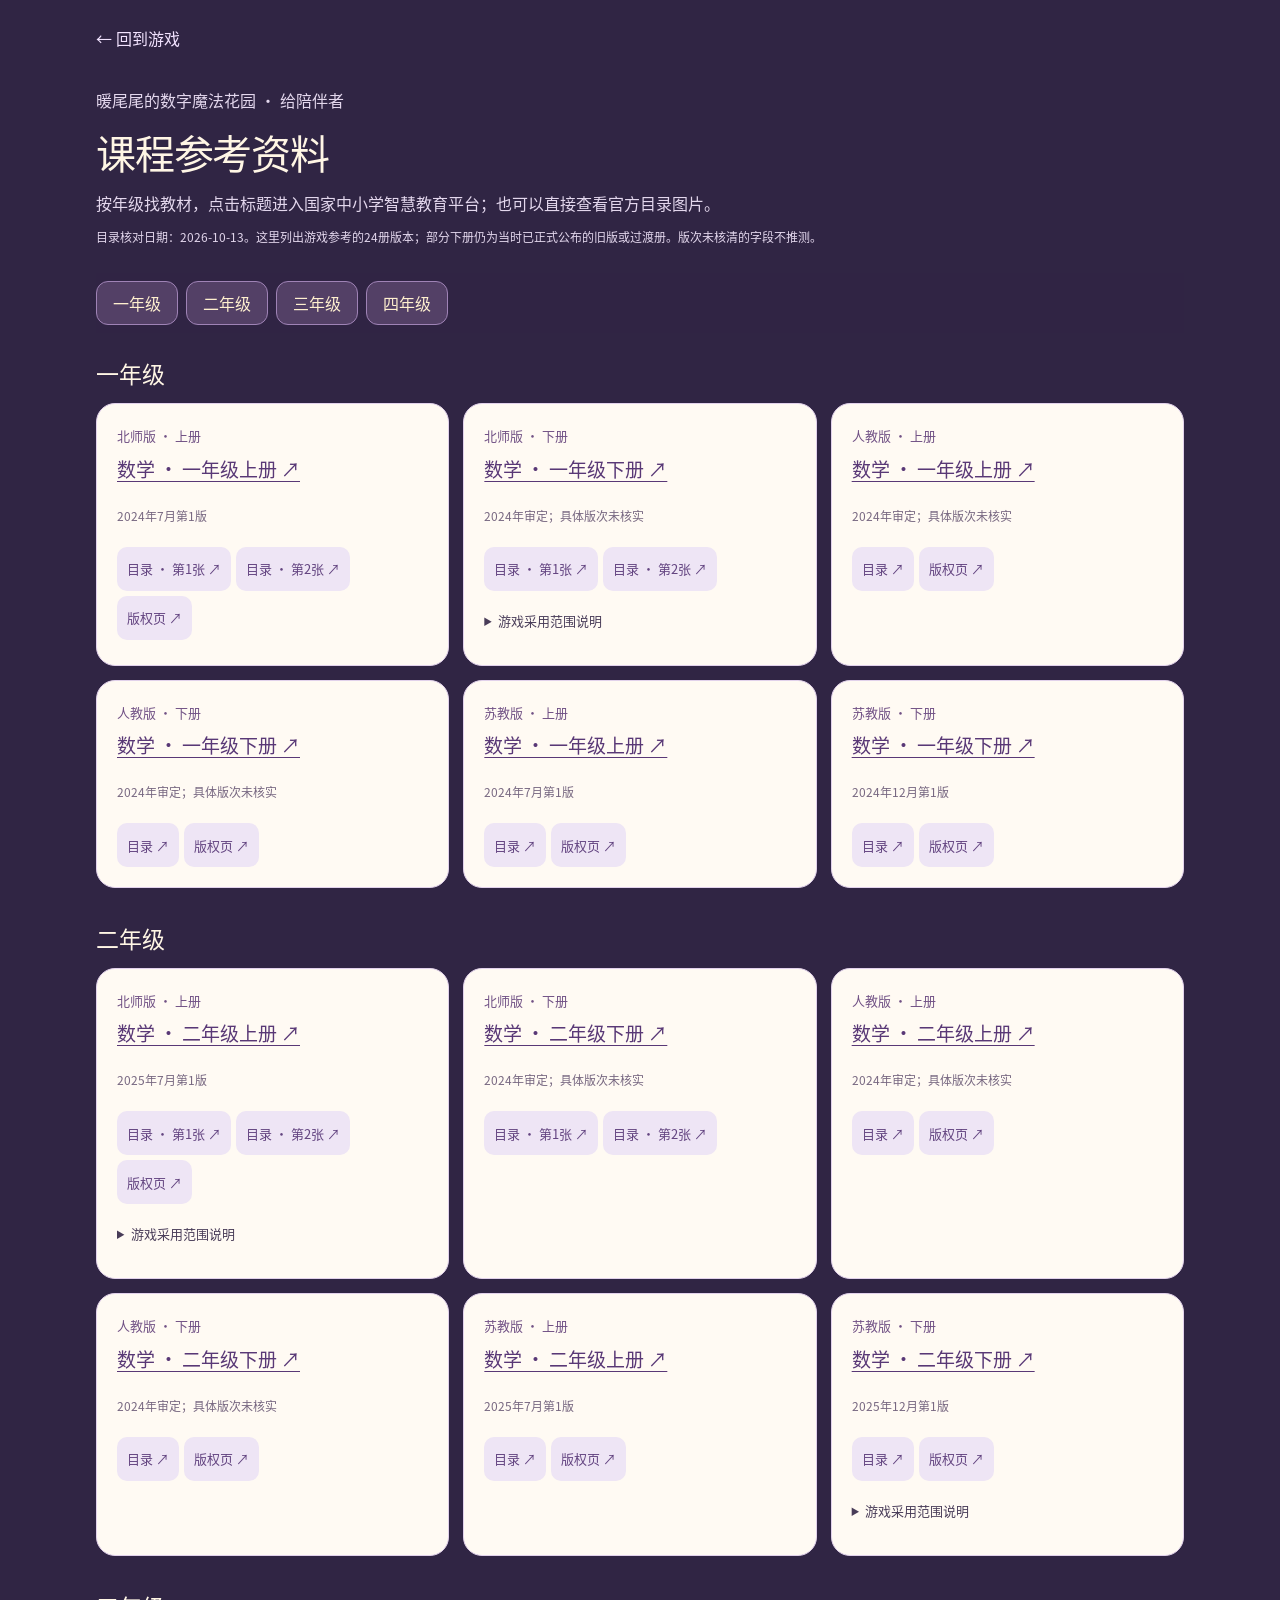
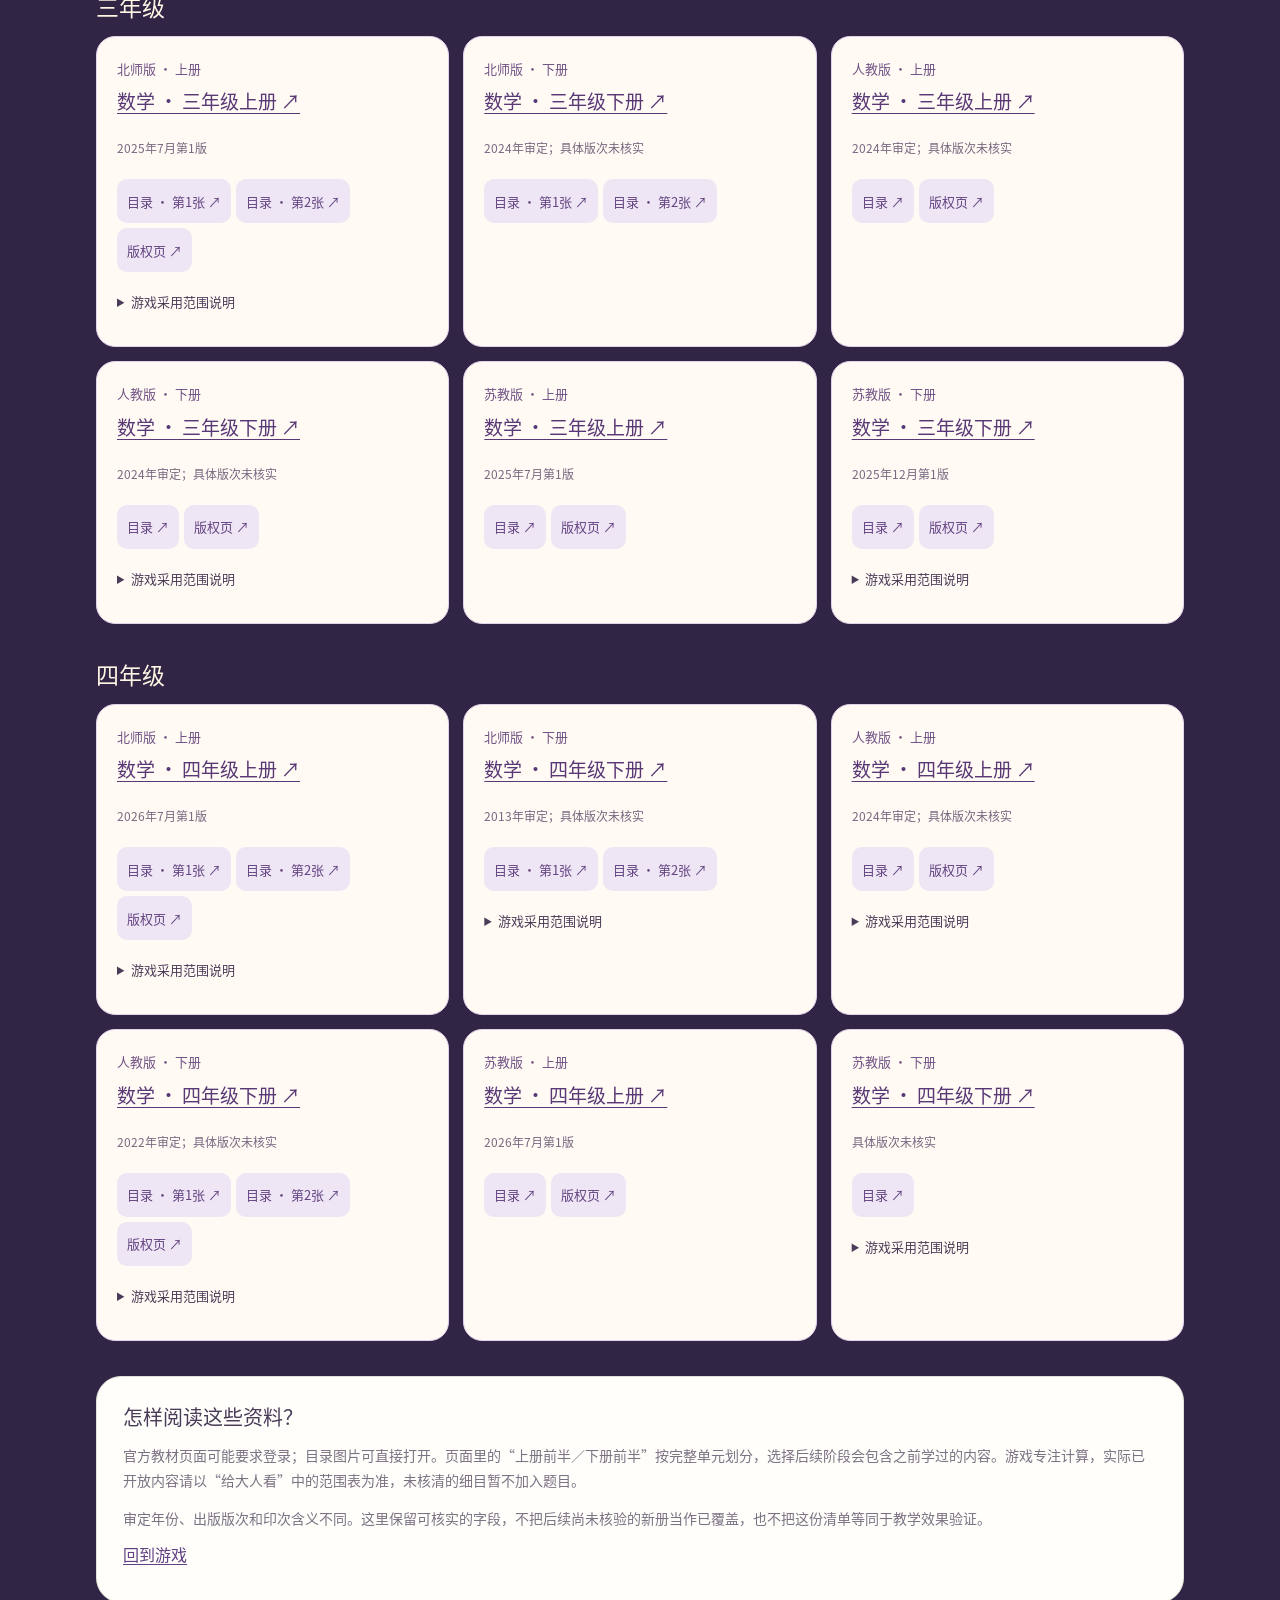
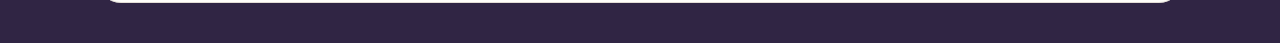
==== curriculum.html @ c4fbaa17 "Clarify parent curriculum guide, difficulty changes and animation controls" ====
<!doctype html>
<html lang="zh-CN"><head><meta charset="utf-8"><meta name="viewport" content="width=device-width,initial-scale=1,viewport-fit=cover"><meta name="theme-color" content="#302544"><title>课程参考资料 · 暖尾尾的数字魔法花园</title><link rel="icon" href="./assets/favicon.svg"><link rel="stylesheet" href="./styles.css?v=20261014-8"><link rel="stylesheet" href="./course-guide.css?v=20261014-8"></head><body class="reference-document"><a class="skip-link" href="#reference-root">跳到参考资料</a><div class="reference-shell"><a class="reference-back" href="./">← 回到游戏</a><main id="reference-root" tabindex="-1"><header class="reference-heading"><p>暖尾尾的数字魔法花园 · 给陪伴者</p><h1>课程参考资料</h1><p>按年级找教材，点击标题进入国家中小学智慧教育平台；也可以直接查看官方目录图片。</p><p class="guide-footnote">目录核对日期：2026-10-13。这里列出游戏参考的24册版本；部分下册仍为当时已正式公布的旧版或过渡册。版次未核清的字段不推测。</p></header><nav class="reference-grades" aria-label="跳到年级"><a href="#grade-1">一年级</a><a href="#grade-2">二年级</a><a href="#grade-3">三年级</a><a href="#grade-4">四年级</a></nav><section class="reference-grade" id="grade-1"><h2>一年级</h2><div class="reference-books"><article class="reference-book" id="bnu-1-upper"><p class="reference-publisher">北师版 · 上册</p><h3><a href="https://basic.smartedu.cn/tchMaterial/detail?contentType=assets_document&amp;contentId=e9a3cef0-a95c-4ad6-93c2-eb0aaadc8891&amp;catalogType=tchMaterial&amp;subCatalog=tchMaterial" target="_blank" rel="noopener" aria-label="北师版一年级上册官方教材">数学 · 一年级上册 ↗</a></h3><p class="reference-edition">2024年7月第1版</p><div class="reference-links"><a href="https://r2-ndr.ykt.cbern.com.cn/edu_product/esp/assets/e9a3cef0-a95c-4ad6-93c2-eb0aaadc8891.t/zh-CN/1787023022782/transcode/image/5.jpg" target="_blank" rel="noopener">目录 · 第1张 ↗</a><a href="https://r2-ndr.ykt.cbern.com.cn/edu_product/esp/assets/e9a3cef0-a95c-4ad6-93c2-eb0aaadc8891.t/zh-CN/1787023022782/transcode/image/6.jpg" target="_blank" rel="noopener">目录 · 第2张 ↗</a><a href="https://r1-ndr.ykt.cbern.com.cn/edu_product/esp/assets/e9a3cef0-a95c-4ad6-93c2-eb0aaadc8891.t/zh-CN/1787023022782/transcode/image/3.jpg" target="_blank" rel="noopener">版权页 ↗</a></div></article><article class="reference-book" id="bnu-1-lower"><p class="reference-publisher">北师版 · 下册</p><h3><a href="https://basic.smartedu.cn/tchMaterial/detail?contentType=assets_document&amp;contentId=83939ed0-3a79-417b-b3b5-17e12c280263&amp;catalogType=tchMaterial&amp;subCatalog=tchMaterial" target="_blank" rel="noopener" aria-label="北师版一年级下册官方教材">数学 · 一年级下册 ↗</a></h3><p class="reference-edition">2024年审定；具体版次未核实</p><div class="reference-links"><a href="https://r1-ndr.ykt.cbern.com.cn/edu_product/esp/assets/83939ed0-3a79-417b-b3b5-17e12c280263.t/zh-CN/1772437362522/transcode/image/4.jpg" target="_blank" rel="noopener">目录 · 第1张 ↗</a><a href="https://r3-ndr.ykt.cbern.com.cn/edu_product/esp/assets/83939ed0-3a79-417b-b3b5-17e12c280263.t/zh-CN/1772437362522/transcode/image/5.jpg" target="_blank" rel="noopener">目录 · 第2张 ↗</a></div><details><summary>游戏采用范围说明</summary><p>100以内加减（一）仅采用整十数、一位数口算；具体笔算边界未核不开放。</p></details></article><article class="reference-book" id="pep-1-upper"><p class="reference-publisher">人教版 · 上册</p><h3><a href="https://basic.smartedu.cn/tchMaterial/detail?contentType=assets_document&amp;contentId=c3e06fe4-c6b3-49cb-8727-4f8ff69bbfbc&amp;catalogType=tchMaterial&amp;subCatalog=tchMaterial" target="_blank" rel="noopener" aria-label="人教版一年级上册官方教材">数学 · 一年级上册 ↗</a></h3><p class="reference-edition">2024年审定；具体版次未核实</p><div class="reference-links"><a href="https://r3-ndr.ykt.cbern.com.cn/edu_product/esp/assets/c3e06fe4-c6b3-49cb-8727-4f8ff69bbfbc.t/zh-CN/1787023025887/transcode/image/5.jpg" target="_blank" rel="noopener">目录 ↗</a><a href="https://r3-ndr.ykt.cbern.com.cn/edu_product/esp/assets/c3e06fe4-c6b3-49cb-8727-4f8ff69bbfbc.t/zh-CN/1787023025887/transcode/image/3.jpg" target="_blank" rel="noopener">版权页 ↗</a></div></article><article class="reference-book" id="pep-1-lower"><p class="reference-publisher">人教版 · 下册</p><h3><a href="https://basic.smartedu.cn/tchMaterial/detail?contentType=assets_document&amp;contentId=6bf8ae7e-d987-40b4-8fb3-bbb98fcb50b5&amp;catalogType=tchMaterial&amp;subCatalog=tchMaterial" target="_blank" rel="noopener" aria-label="人教版一年级下册官方教材">数学 · 一年级下册 ↗</a></h3><p class="reference-edition">2024年审定；具体版次未核实</p><div class="reference-links"><a href="https://r3-ndr.ykt.cbern.com.cn/edu_product/esp/assets/6bf8ae7e-d987-40b4-8fb3-bbb98fcb50b5.t/zh-CN/1772437367206/transcode/image/5.jpg" target="_blank" rel="noopener">目录 ↗</a><a href="https://r3-ndr.ykt.cbern.com.cn/edu_product/esp/assets/6bf8ae7e-d987-40b4-8fb3-bbb98fcb50b5.t/zh-CN/1772437367206/transcode/image/3.jpg" target="_blank" rel="noopener">版权页 ↗</a></div></article><article class="reference-book" id="su-1-upper"><p class="reference-publisher">苏教版 · 上册</p><h3><a href="https://basic.smartedu.cn/tchMaterial/detail?contentType=assets_document&amp;contentId=932af069-bc0a-41b7-aa94-1eaff1c99323&amp;catalogType=tchMaterial&amp;subCatalog=tchMaterial" target="_blank" rel="noopener" aria-label="苏教版一年级上册官方教材">数学 · 一年级上册 ↗</a></h3><p class="reference-edition">2024年7月第1版</p><div class="reference-links"><a href="https://r1-ndr.ykt.cbern.com.cn/edu_product/esp/assets/932af069-bc0a-41b7-aa94-1eaff1c99323.t/zh-CN/1787023013601/transcode/image/6.jpg" target="_blank" rel="noopener">目录 ↗</a><a href="https://r1-ndr.ykt.cbern.com.cn/edu_product/esp/assets/932af069-bc0a-41b7-aa94-1eaff1c99323.t/zh-CN/1787023013601/transcode/image/3.jpg" target="_blank" rel="noopener">版权页 ↗</a></div></article><article class="reference-book" id="su-1-lower"><p class="reference-publisher">苏教版 · 下册</p><h3><a href="https://basic.smartedu.cn/tchMaterial/detail?contentType=assets_document&amp;contentId=e62ac75c-971b-4487-bbb3-ba6b5014172b&amp;catalogType=tchMaterial&amp;subCatalog=tchMaterial" target="_blank" rel="noopener" aria-label="苏教版一年级下册官方教材">数学 · 一年级下册 ↗</a></h3><p class="reference-edition">2024年12月第1版</p><div class="reference-links"><a href="https://r2-ndr.ykt.cbern.com.cn/edu_product/esp/assets/e62ac75c-971b-4487-bbb3-ba6b5014172b.t/zh-CN/1772437339082/transcode/image/6.jpg" target="_blank" rel="noopener">目录 ↗</a><a href="https://r1-ndr.ykt.cbern.com.cn/edu_product/esp/assets/e62ac75c-971b-4487-bbb3-ba6b5014172b.t/zh-CN/1772437339082/transcode/image/3.jpg" target="_blank" rel="noopener">版权页 ↗</a></div></article></div></section><section class="reference-grade" id="grade-2"><h2>二年级</h2><div class="reference-books"><article class="reference-book" id="bnu-2-upper"><p class="reference-publisher">北师版 · 上册</p><h3><a href="https://basic.smartedu.cn/tchMaterial/detail?contentType=assets_document&amp;contentId=958f88db-49ad-45d3-aa3f-e7245e8e6650&amp;catalogType=tchMaterial&amp;subCatalog=tchMaterial" target="_blank" rel="noopener" aria-label="北师版二年级上册官方教材">数学 · 二年级上册 ↗</a></h3><p class="reference-edition">2025年7月第1版</p><div class="reference-links"><a href="https://r2-ndr.ykt.cbern.com.cn/edu_product/esp/assets/958f88db-49ad-45d3-aa3f-e7245e8e6650.t/zh-CN/1787023023335/transcode/image/5.jpg" target="_blank" rel="noopener">目录 · 第1张 ↗</a><a href="https://r1-ndr.ykt.cbern.com.cn/edu_product/esp/assets/958f88db-49ad-45d3-aa3f-e7245e8e6650.t/zh-CN/1787023023335/transcode/image/6.jpg" target="_blank" rel="noopener">目录 · 第2张 ↗</a><a href="https://r3-ndr.ykt.cbern.com.cn/edu_product/esp/assets/958f88db-49ad-45d3-aa3f-e7245e8e6650.t/zh-CN/1787023023335/transcode/image/3.jpg" target="_blank" rel="noopener">版权页 ↗</a></div><details><summary>游戏采用范围说明</summary><p>口诀（一）采用已核验1—5口诀范围；除法及完整口诀需上册全册。</p></details></article><article class="reference-book" id="bnu-2-lower"><p class="reference-publisher">北师版 · 下册</p><h3><a href="https://basic.smartedu.cn/tchMaterial/detail?contentType=assets_document&amp;contentId=874c5b49-2843-4a5f-9a43-9b870c73fb61&amp;catalogType=tchMaterial&amp;subCatalog=tchMaterial" target="_blank" rel="noopener" aria-label="北师版二年级下册官方教材">数学 · 二年级下册 ↗</a></h3><p class="reference-edition">2024年审定；具体版次未核实</p><div class="reference-links"><a href="https://r3-ndr.ykt.cbern.com.cn/edu_product/esp/assets/874c5b49-2843-4a5f-9a43-9b870c73fb61.t/zh-CN/1772437363495/transcode/image/4.jpg" target="_blank" rel="noopener">目录 · 第1张 ↗</a><a href="https://r2-ndr.ykt.cbern.com.cn/edu_product/esp/assets/874c5b49-2843-4a5f-9a43-9b870c73fb61.t/zh-CN/1772437363495/transcode/image/5.jpg" target="_blank" rel="noopener">目录 · 第2张 ↗</a></div></article><article class="reference-book" id="pep-2-upper"><p class="reference-publisher">人教版 · 上册</p><h3><a href="https://basic.smartedu.cn/tchMaterial/detail?contentType=assets_document&amp;contentId=8cfc5a2a-425c-4b9a-a97c-e78d4a4c1e3a&amp;catalogType=tchMaterial&amp;subCatalog=tchMaterial" target="_blank" rel="noopener" aria-label="人教版二年级上册官方教材">数学 · 二年级上册 ↗</a></h3><p class="reference-edition">2024年审定；具体版次未核实</p><div class="reference-links"><a href="https://r1-ndr.ykt.cbern.com.cn/edu_product/esp/assets/8cfc5a2a-425c-4b9a-a97c-e78d4a4c1e3a.t/zh-CN/1787023026468/transcode/image/5.jpg" target="_blank" rel="noopener">目录 ↗</a><a href="https://r1-ndr.ykt.cbern.com.cn/edu_product/esp/assets/8cfc5a2a-425c-4b9a-a97c-e78d4a4c1e3a.t/zh-CN/1787023026468/transcode/image/3.jpg" target="_blank" rel="noopener">版权页 ↗</a></div></article><article class="reference-book" id="pep-2-lower"><p class="reference-publisher">人教版 · 下册</p><h3><a href="https://basic.smartedu.cn/tchMaterial/detail?contentType=assets_document&amp;contentId=c1897b18-b302-4e8d-9fd4-40915c4b05c2&amp;catalogType=tchMaterial&amp;subCatalog=tchMaterial" target="_blank" rel="noopener" aria-label="人教版二年级下册官方教材">数学 · 二年级下册 ↗</a></h3><p class="reference-edition">2024年审定；具体版次未核实</p><div class="reference-links"><a href="https://r3-ndr.ykt.cbern.com.cn/edu_product/esp/assets/c1897b18-b302-4e8d-9fd4-40915c4b05c2.t/zh-CN/1772437368178/transcode/image/5.jpg" target="_blank" rel="noopener">目录 ↗</a><a href="https://r3-ndr.ykt.cbern.com.cn/edu_product/esp/assets/c1897b18-b302-4e8d-9fd4-40915c4b05c2.t/zh-CN/1772437368178/transcode/image/3.jpg" target="_blank" rel="noopener">版权页 ↗</a></div></article><article class="reference-book" id="su-2-upper"><p class="reference-publisher">苏教版 · 上册</p><h3><a href="https://basic.smartedu.cn/tchMaterial/detail?contentType=assets_document&amp;contentId=d9874022-3a12-40d0-88be-db1692079535&amp;catalogType=tchMaterial&amp;subCatalog=tchMaterial" target="_blank" rel="noopener" aria-label="苏教版二年级上册官方教材">数学 · 二年级上册 ↗</a></h3><p class="reference-edition">2025年7月第1版</p><div class="reference-links"><a href="https://r3-ndr.ykt.cbern.com.cn/edu_product/esp/assets/d9874022-3a12-40d0-88be-db1692079535.t/zh-CN/1787023014131/transcode/image/7.jpg" target="_blank" rel="noopener">目录 ↗</a><a href="https://r1-ndr.ykt.cbern.com.cn/edu_product/esp/assets/d9874022-3a12-40d0-88be-db1692079535.t/zh-CN/1787023014131/transcode/image/4.jpg" target="_blank" rel="noopener">版权页 ↗</a></div></article><article class="reference-book" id="su-2-lower"><p class="reference-publisher">苏教版 · 下册</p><h3><a href="https://basic.smartedu.cn/tchMaterial/detail?contentType=assets_document&amp;contentId=da861684-c034-4000-973d-d3f26120bdfd&amp;catalogType=tchMaterial&amp;subCatalog=tchMaterial" target="_blank" rel="noopener" aria-label="苏教版二年级下册官方教材">数学 · 二年级下册 ↗</a></h3><p class="reference-edition">2025年12月第1版</p><div class="reference-links"><a href="https://r1-ndr.ykt.cbern.com.cn/edu_product/esp/assets/da861684-c034-4000-973d-d3f26120bdfd.t/zh-CN/1772437339797/transcode/image/6.jpg" target="_blank" rel="noopener">目录 ↗</a><a href="https://r3-ndr.ykt.cbern.com.cn/edu_product/esp/assets/da861684-c034-4000-973d-d3f26120bdfd.t/zh-CN/1772437339797/transcode/image/3.jpg" target="_blank" rel="noopener">版权页 ↗</a></div><details><summary>游戏采用范围说明</summary><p>二下只生成不进位乘法、各数位均可整除的口算，积在100以内；未开放多位笔算乘除。</p></details></article></div></section><section class="reference-grade" id="grade-3"><h2>三年级</h2><div class="reference-books"><article class="reference-book" id="bnu-3-upper"><p class="reference-publisher">北师版 · 上册</p><h3><a href="https://basic.smartedu.cn/tchMaterial/detail?contentType=assets_document&amp;contentId=66e175c4-e1a7-4d09-b9d3-36865b91ff39&amp;catalogType=tchMaterial&amp;subCatalog=tchMaterial" target="_blank" rel="noopener" aria-label="北师版三年级上册官方教材">数学 · 三年级上册 ↗</a></h3><p class="reference-edition">2025年7月第1版</p><div class="reference-links"><a href="https://r3-ndr.ykt.cbern.com.cn/edu_product/esp/assets/66e175c4-e1a7-4d09-b9d3-36865b91ff39.t/zh-CN/1787023023893/transcode/image/5.jpg" target="_blank" rel="noopener">目录 · 第1张 ↗</a><a href="https://r1-ndr.ykt.cbern.com.cn/edu_product/esp/assets/66e175c4-e1a7-4d09-b9d3-36865b91ff39.t/zh-CN/1787023023893/transcode/image/6.jpg" target="_blank" rel="noopener">目录 · 第2张 ↗</a><a href="https://r2-ndr.ykt.cbern.com.cn/edu_product/esp/assets/66e175c4-e1a7-4d09-b9d3-36865b91ff39.t/zh-CN/1787023023893/transcode/image/3.jpg" target="_blank" rel="noopener">版权页 ↗</a></div><details><summary>游戏采用范围说明</summary><p>认识小数不等于小数运算；公开预览未覆盖计算细目，暂不开放三年级小数计算。</p><p>乘除应用（二）细目尚待正文核验，不额外扩展。</p></details></article><article class="reference-book" id="bnu-3-lower"><p class="reference-publisher">北师版 · 下册</p><h3><a href="https://basic.smartedu.cn/tchMaterial/detail?contentType=assets_document&amp;contentId=83ac3d84-ba3a-4672-ac43-09dbc81c4769&amp;catalogType=tchMaterial&amp;subCatalog=tchMaterial" target="_blank" rel="noopener" aria-label="北师版三年级下册官方教材">数学 · 三年级下册 ↗</a></h3><p class="reference-edition">2024年审定；具体版次未核实</p><div class="reference-links"><a href="https://r3-ndr.ykt.cbern.com.cn/edu_product/esp/assets/83ac3d84-ba3a-4672-ac43-09dbc81c4769.t/zh-CN/1772437364260/transcode/image/4.jpg" target="_blank" rel="noopener">目录 · 第1张 ↗</a><a href="https://r1-ndr.ykt.cbern.com.cn/edu_product/esp/assets/83ac3d84-ba3a-4672-ac43-09dbc81c4769.t/zh-CN/1772437364260/transcode/image/5.jpg" target="_blank" rel="noopener">目录 · 第2张 ↗</a></div></article><article class="reference-book" id="pep-3-upper"><p class="reference-publisher">人教版 · 上册</p><h3><a href="https://basic.smartedu.cn/tchMaterial/detail?contentType=assets_document&amp;contentId=33c8d495-9862-4e19-aab9-61d2af08608a&amp;catalogType=tchMaterial&amp;subCatalog=tchMaterial" target="_blank" rel="noopener" aria-label="人教版三年级上册官方教材">数学 · 三年级上册 ↗</a></h3><p class="reference-edition">2024年审定；具体版次未核实</p><div class="reference-links"><a href="https://r2-ndr.ykt.cbern.com.cn/edu_product/esp/assets/33c8d495-9862-4e19-aab9-61d2af08608a.t/zh-CN/1787023027022/transcode/image/5.jpg" target="_blank" rel="noopener">目录 ↗</a><a href="https://r1-ndr.ykt.cbern.com.cn/edu_product/esp/assets/33c8d495-9862-4e19-aab9-61d2af08608a.t/zh-CN/1787023027022/transcode/image/3.jpg" target="_blank" rel="noopener">版权页 ↗</a></div></article><article class="reference-book" id="pep-3-lower"><p class="reference-publisher">人教版 · 下册</p><h3><a href="https://basic.smartedu.cn/tchMaterial/detail?contentType=assets_document&amp;contentId=8666a8bd-a0e7-49aa-ba07-bf419ceead24&amp;catalogType=tchMaterial&amp;subCatalog=tchMaterial" target="_blank" rel="noopener" aria-label="人教版三年级下册官方教材">数学 · 三年级下册 ↗</a></h3><p class="reference-edition">2024年审定；具体版次未核实</p><div class="reference-links"><a href="https://r3-ndr.ykt.cbern.com.cn/edu_product/esp/assets/8666a8bd-a0e7-49aa-ba07-bf419ceead24.t/zh-CN/1772437368975/transcode/image/5.jpg" target="_blank" rel="noopener">目录 ↗</a><a href="https://r2-ndr.ykt.cbern.com.cn/edu_product/esp/assets/8666a8bd-a0e7-49aa-ba07-bf419ceead24.t/zh-CN/1772437368975/transcode/image/3.jpg" target="_blank" rel="noopener">版权页 ↗</a></div><details><summary>游戏采用范围说明</summary><p>小数初步认识的具体运算范围尚待正文核验，本次不引入三年级小数运算。</p></details></article><article class="reference-book" id="su-3-upper"><p class="reference-publisher">苏教版 · 上册</p><h3><a href="https://basic.smartedu.cn/tchMaterial/detail?contentType=assets_document&amp;contentId=c0cc18a9-e27d-40ab-96dd-b9236e19080c&amp;catalogType=tchMaterial&amp;subCatalog=tchMaterial" target="_blank" rel="noopener" aria-label="苏教版三年级上册官方教材">数学 · 三年级上册 ↗</a></h3><p class="reference-edition">2025年7月第1版</p><div class="reference-links"><a href="https://r1-ndr.ykt.cbern.com.cn/edu_product/esp/assets/c0cc18a9-e27d-40ab-96dd-b9236e19080c.t/zh-CN/1754968748479/transcode/image/7.jpg" target="_blank" rel="noopener">目录 ↗</a><a href="https://r3-ndr.ykt.cbern.com.cn/edu_product/esp/assets/c0cc18a9-e27d-40ab-96dd-b9236e19080c.t/zh-CN/1754968748479/transcode/image/4.jpg" target="_blank" rel="noopener">版权页 ↗</a></div></article><article class="reference-book" id="su-3-lower"><p class="reference-publisher">苏教版 · 下册</p><h3><a href="https://basic.smartedu.cn/tchMaterial/detail?contentType=assets_document&amp;contentId=5f8e164a-5510-466f-b58b-4728edd09eb2&amp;catalogType=tchMaterial&amp;subCatalog=tchMaterial" target="_blank" rel="noopener" aria-label="苏教版三年级下册官方教材">数学 · 三年级下册 ↗</a></h3><p class="reference-edition">2025年12月第1版</p><div class="reference-links"><a href="https://r1-ndr.ykt.cbern.com.cn/edu_product/esp/assets/5f8e164a-5510-466f-b58b-4728edd09eb2.t/zh-CN/1772437340497/transcode/image/6.jpg" target="_blank" rel="noopener">目录 ↗</a><a href="https://r3-ndr.ykt.cbern.com.cn/edu_product/esp/assets/5f8e164a-5510-466f-b58b-4728edd09eb2.t/zh-CN/1772437340497/transcode/image/3.jpg" target="_blank" rel="noopener">版权页 ↗</a></div><details><summary>游戏采用范围说明</summary><p>最新三下没有小数计算单元，不沿用旧截图。</p></details></article></div></section><section class="reference-grade" id="grade-4"><h2>四年级</h2><div class="reference-books"><article class="reference-book" id="bnu-4-upper"><p class="reference-publisher">北师版 · 上册</p><h3><a href="https://basic.smartedu.cn/tchMaterial/detail?contentType=assets_document&amp;contentId=ed7a0403-f6d3-47f1-8680-7a5faefe70a8&amp;catalogType=tchMaterial&amp;subCatalog=tchMaterial" target="_blank" rel="noopener" aria-label="北师版四年级上册官方教材">数学 · 四年级上册 ↗</a></h3><p class="reference-edition">2026年7月第1版</p><div class="reference-links"><a href="https://r2-ndr.ykt.cbern.com.cn/edu_product/esp/assets/ed7a0403-f6d3-47f1-8680-7a5faefe70a8.t/zh-CN/1787023635673/transcode/image/5.jpg" target="_blank" rel="noopener">目录 · 第1张 ↗</a><a href="https://r2-ndr.ykt.cbern.com.cn/edu_product/esp/assets/ed7a0403-f6d3-47f1-8680-7a5faefe70a8.t/zh-CN/1787023635673/transcode/image/6.jpg" target="_blank" rel="noopener">目录 · 第2张 ↗</a><a href="https://r2-ndr.ykt.cbern.com.cn/edu_product/esp/assets/ed7a0403-f6d3-47f1-8680-7a5faefe70a8.t/zh-CN/1787023635673/transcode/image/3.jpg" target="_blank" rel="noopener">版权页 ↗</a></div><details><summary>游戏采用范围说明</summary><p>三位数乘两位数后段未被公共预览覆盖，北师版本次保守开放已核验的两位数乘两位数。</p><p>最新四上目录没有两位数除法，不按旧截图加入。</p></details></article><article class="reference-book" id="bnu-4-lower"><p class="reference-publisher">北师版 · 下册</p><h3><a href="https://basic.smartedu.cn/tchMaterial/detail?contentType=assets_document&amp;contentId=9fbeead2-f321-48ee-a184-d2d5ea15c5d1&amp;catalogType=tchMaterial&amp;subCatalog=tchMaterial" target="_blank" rel="noopener" aria-label="北师版四年级下册官方教材">数学 · 四年级下册 ↗</a></h3><p class="reference-edition">2013年审定；具体版次未核实</p><div class="reference-links"><a href="https://r3-ndr.ykt.cbern.com.cn/edu_product/esp/assets/9fbeead2-f321-48ee-a184-d2d5ea15c5d1.t/zh-CN/1737863406732/transcode/image/4.jpg" target="_blank" rel="noopener">目录 · 第1张 ↗</a><a href="https://r3-ndr.ykt.cbern.com.cn/edu_product/esp/assets/9fbeead2-f321-48ee-a184-d2d5ea15c5d1.t/zh-CN/1737863406732/transcode/image/5.jpg" target="_blank" rel="noopener">目录 · 第2张 ↗</a></div><details><summary>游戏采用范围说明</summary><p>官方当前列出的2013审定下册，不能标记为尚未核验的2027新版。</p></details></article><article class="reference-book" id="pep-4-upper"><p class="reference-publisher">人教版 · 上册</p><h3><a href="https://basic.smartedu.cn/tchMaterial/detail?contentType=assets_document&amp;contentId=654e3d1e-c995-4340-81c5-abd7881d835b&amp;catalogType=tchMaterial&amp;subCatalog=tchMaterial" target="_blank" rel="noopener" aria-label="人教版四年级上册官方教材">数学 · 四年级上册 ↗</a></h3><p class="reference-edition">2024年审定；具体版次未核实</p><div class="reference-links"><a href="https://r1-ndr.ykt.cbern.com.cn/edu_product/esp/assets/654e3d1e-c995-4340-81c5-abd7881d835b.t/zh-CN/1787023027567/transcode/image/5.jpg" target="_blank" rel="noopener">目录 ↗</a><a href="https://r1-ndr.ykt.cbern.com.cn/edu_product/esp/assets/654e3d1e-c995-4340-81c5-abd7881d835b.t/zh-CN/1787023027567/transcode/image/3.jpg" target="_blank" rel="noopener">版权页 ↗</a></div><details><summary>游戏采用范围说明</summary><p>最新四上无两位数除法单元；不按旧截图自动加入。</p></details></article><article class="reference-book" id="pep-4-lower"><p class="reference-publisher">人教版 · 下册</p><h3><a href="https://basic.smartedu.cn/tchMaterial/detail?contentType=assets_document&amp;contentId=aa00ab9d-b343-4542-b16d-9c3900b3444b&amp;catalogType=tchMaterial&amp;subCatalog=tchMaterial" target="_blank" rel="noopener" aria-label="人教版四年级下册官方教材">数学 · 四年级下册 ↗</a></h3><p class="reference-edition">2022年审定；具体版次未核实</p><div class="reference-links"><a href="https://r3-ndr.ykt.cbern.com.cn/edu_product/esp/assets/aa00ab9d-b343-4542-b16d-9c3900b3444b.t/zh-CN/1772437369798/transcode/image/5.jpg" target="_blank" rel="noopener">目录 · 第1张 ↗</a><a href="https://r1-ndr.ykt.cbern.com.cn/edu_product/esp/assets/aa00ab9d-b343-4542-b16d-9c3900b3444b.t/zh-CN/1772437369798/transcode/image/6.jpg" target="_blank" rel="noopener">目录 · 第2张 ↗</a><a href="https://r3-ndr.ykt.cbern.com.cn/edu_product/esp/assets/aa00ab9d-b343-4542-b16d-9c3900b3444b.t/zh-CN/1772437369798/transcode/image/3.jpg" target="_blank" rel="noopener">版权页 ↗</a></div><details><summary>游戏采用范围说明</summary><p>官方现行公开下册仍为2022审定旧结构；不冒充2027新版。</p></details></article><article class="reference-book" id="su-4-upper"><p class="reference-publisher">苏教版 · 上册</p><h3><a href="https://basic.smartedu.cn/tchMaterial/detail?contentType=assets_document&amp;contentId=07c75bda-7fff-4c4b-a271-9be638af37de&amp;catalogType=tchMaterial&amp;subCatalog=tchMaterial" target="_blank" rel="noopener" aria-label="苏教版四年级上册官方教材">数学 · 四年级上册 ↗</a></h3><p class="reference-edition">2026年7月第1版</p><div class="reference-links"><a href="https://r2-ndr.ykt.cbern.com.cn/edu_product/esp/assets/07c75bda-7fff-4c4b-a271-9be638af37de.t/zh-CN/1787023628219/transcode/image/7.jpg" target="_blank" rel="noopener">目录 ↗</a><a href="https://r1-ndr.ykt.cbern.com.cn/edu_product/esp/assets/07c75bda-7fff-4c4b-a271-9be638af37de.t/zh-CN/1787023628219/transcode/image/4.jpg" target="_blank" rel="noopener">版权页 ↗</a></div></article><article class="reference-book" id="su-4-lower"><p class="reference-publisher">苏教版 · 下册</p><h3><a href="https://basic.smartedu.cn/tchMaterial/detail?contentType=assets_document&amp;contentId=27458ba8-dbf1-4860-a6cc-a0571756292d&amp;catalogType=tchMaterial&amp;subCatalog=tchMaterial" target="_blank" rel="noopener" aria-label="苏教版四年级下册官方教材">数学 · 四年级下册 ↗</a></h3><p class="reference-edition">具体版次未核实</p><div class="reference-links"><a href="https://r3-ndr.ykt.cbern.com.cn/edu_product/esp/assets/27458ba8-dbf1-4860-a6cc-a0571756292d.t/zh-CN/1772437341261/transcode/image/3.jpg" target="_blank" rel="noopener">目录 ↗</a></div><details><summary>游戏采用范围说明</summary><p>准确版权年份未公开核验；不预先宣称2027新版已覆盖。</p></details></article></div></section><section class="guide-panel reference-notes"><h2>怎样阅读这些资料？</h2><p>官方教材页面可能要求登录；目录图片可直接打开。页面里的“上册前半／下册前半”按完整单元划分，选择后续阶段会包含之前学过的内容。游戏专注计算，实际已开放内容请以“给大人看”中的范围表为准，未核清的细目暂不加入题目。</p><p>审定年份、出版版次和印次含义不同。这里保留可核实的字段，不把后续尚未核验的新册当作已覆盖，也不把这份清单等同于教学效果验证。</p><a href="./">回到游戏</a></section></main></div></body></html>
---- styles.css ----
@font-face{font-family:Garden;src:url('./assets/garden-sc.woff2?v=20261014-8') format('woff2');font-weight:100 900;font-display:swap}
:root{--paper:#f8f5ed;--ink:#393645;--muted:#75727c;--purple:#76559c;--purple-dark:#614583;--lavender:#ece5f1;--green:#6c8d79;--line:#e3ded6;--gold:#f0cf88;--white:#fffefa;--radius:24px;--shadow:0 9px 24px #4f3b5010;font-family:Garden,'Noto Sans CJK SC','PingFang SC',sans-serif;color:var(--ink);background:var(--paper);font-synthesis:none}
*{box-sizing:border-box}body{margin:0;background:radial-gradient(#bcb1a314 .8px,transparent .8px) 0 0/9px 9px;min-height:100vh}button,input,select{font:inherit}button{cursor:pointer;border:0;background:none;color:inherit;-webkit-tap-highlight-color:transparent;touch-action:manipulation}button:disabled{cursor:default}button,a{outline-offset:5px}button:focus-visible,a:focus-visible{outline:3px solid #a487c2}a{color:var(--purple)}button .icon{flex-shrink:0}button{transition:background .18s,transform .18s,box-shadow .18s}button:hover:not(:disabled){filter:brightness(.98)}button:active:not(:disabled){transform:translateY(2px)}img{max-width:100%;height:auto}h1,h2,h3,p{margin:0}h1,h2,h3{font-weight:700;line-height:1.35}h1{letter-spacing:-1.2px}p{line-height:1.8}small{font-size:12px}.icon{width:22px;height:22px;vertical-align:middle}.emblem{width:72px;height:72px}.emblem.big{width:120px;height:120px}.shell{width:min(1180px,calc(100% - 72px));margin:0 auto}.sr-only{position:absolute;width:1px;height:1px;padding:0;overflow:hidden;clip:rect(0,0,0,0);white-space:nowrap;border:0}.skip-link{position:fixed;z-index:40;top:-100px;left:15px;background:white;padding:15px}.skip-link:focus{top:15px}.no-script{max-width:600px;margin:15vh auto;padding:25px}.site-header{height:102px;display:flex;align-items:center;justify-content:space-between;border-bottom:1px solid var(--line);gap:16px}.brand{display:flex;gap:12px;align-items:center;text-align:left;padding:0;min-height:48px}.brand-mark{height:44px;width:44px;border-radius:15px;background:var(--purple);display:grid;place-items:center;color:#ece6c0;transform:rotate(-6deg)}.brand-mark .icon{width:29px;height:29px}.brand-name{font-size:19px;font-weight:700;letter-spacing:.8px}.brand-note{font-size:10px;color:var(--muted);letter-spacing:3.5px;display:block;margin-top:2px}.main-nav{display:flex;gap:7px}.main-nav button{display:flex;gap:8px;align-items:center;padding:12px 16px;border-radius:24px;font-size:14px;min-height:46px;color:#716976}.main-nav button.active{background:var(--lavender);color:var(--purple-dark);font-weight:700}.header-tools{display:flex;gap:8px}.tool-button{display:flex;gap:7px;align-items:center;justify-content:center;min-width:46px;min-height:46px;border:1px solid var(--line);border-radius:50%;background:#fffefa88}.tool-button.wide{border-radius:24px;padding:10px 15px;font-size:12px}.tool-button.wide .icon{width:18px}.primary,.secondary,.text-button{display:inline-flex;align-items:center;justify-content:center;gap:12px;min-height:56px;border-radius:18px;padding:15px 25px;font-size:16px;font-weight:700;line-height:1.45}.primary{background:var(--purple);color:#fffefa;box-shadow:0 5px 0 #5a407c1f}.primary:hover{background:var(--purple-dark)}.primary .icon{width:20px}.primary:disabled{opacity:.48;box-shadow:none}.secondary{background:var(--white);border:1px solid #ddd6e3;color:var(--purple-dark)}.text-button{min-height:48px;padding:12px 16px;font-weight:500;color:var(--muted);font-size:14px}.eyebrow{display:flex;align-items:center;gap:8px;font-size:12px;font-weight:700;color:var(--green);letter-spacing:2px}.eyebrow .icon{width:17px}.hero{display:grid;grid-template-columns:1fr 1fr;gap:30px;align-items:center;min-height:465px;padding:36px 8px 22px}.hero-copy{padding-bottom:15px}.hero h1{font-size:48px;line-height:1.42;margin:19px 0 15px}.hero h1 em{font-style:normal;color:var(--purple);position:relative}.hero h1 em:after{content:'';position:absolute;bottom:-6px;left:0;right:0;height:7px;background:#ead3a6;border-radius:50%;transform:rotate(-1deg);z-index:-1}.hero-body{white-space:pre-line;font-size:15px;color:var(--muted);letter-spacing:.5px}.hero-actions{display:flex;align-items:center;gap:10px;margin-top:27px;flex-wrap:wrap}.calm-note{margin-top:17px;display:flex;align-items:center;gap:6px;font-size:12px;color:var(--muted)}.calm-note .icon{width:14px;height:14px}.hero-garden{height:390px;position:relative;isolation:isolate;overflow:visible}.hero-garden:before{content:'';position:absolute;inset:10px 14px 22px;background:#ede6e8;border-radius:47% 47% 42% 43%;z-index:-2;transform:rotate(-3deg)}.sun-disc{position:absolute;left:28%;top:36px;width:205px;height:205px;border-radius:50%;background:#f0dca9;opacity:.8;z-index:-1}.hero-character{position:absolute;width:345px;height:333px;left:50%;bottom:25px;transform:translateX(-50%);object-fit:contain;mix-blend-mode:darken;z-index:2}.garden-ground{position:absolute;bottom:8px;left:4%;width:93%;height:75px;background:#d7dec9;border-radius:50%;transform:rotate(-3deg);z-index:-1}.orbit{position:absolute;border:1px dashed #b4a29e70;border-radius:50%;z-index:-2}.orbit-one{inset:10px -10px 15px;transform:rotate(14deg)}.orbit-two{inset:-5px 26px 35px;transform:rotate(-16deg);border-color:#b4a29e33}.hero-spark{position:absolute;color:#b098bf;font-size:34px}.hero-spark.a{left:25px;top:40px}.hero-spark.b{right:40px;top:10px;font-size:22px;color:#bca577}.math-note{position:absolute;padding:14px 18px;background:#fffdf5;border-radius:15px;z-index:4;box-shadow:0 7px 18px #4134470c;letter-spacing:3px;font-size:22px;font-weight:700}.math-note span{color:#bc9e6e}.note-one{left:4px;top:98px;transform:rotate(-10deg)}.note-two{right:-1px;top:91px;font-size:24px;color:var(--purple);transform:rotate(8deg);padding:13px}.note-two small{font-size:10px;display:block;color:#80758a;letter-spacing:1px}.character-note{position:absolute;top:0;left:38%;font-size:13px;transform:rotate(3deg);background:#fffefa;padding:10px 15px;border-radius:20px 20px 20px 3px;z-index:5;box-shadow:var(--shadow)}.character-note span{margin-left:6px;color:#be8ca2}.garden-plant{position:absolute;bottom:15px;z-index:3}.garden-plant .emblem{width:110px;height:110px}.plant-left{left:4px;transform:rotate(-10deg)}.plant-right{right:5px;transform:rotate(12deg)}.little-card{position:absolute;bottom:18px;right:53px;z-index:4;width:89px;background:#fff8df;border:3px solid white;box-shadow:var(--shadow);border-radius:15px;transform:rotate(13deg);display:flex;flex-direction:column;align-items:center;padding:4px}.little-card .emblem{width:62px;height:62px}.little-card span{font-size:9px;color:#8e7450;padding:0 0 7px}.journey-strip{display:flex;align-items:center;justify-content:space-between;padding:18px 25px;border:1px solid #e4dfd3;border-radius:20px;background:#fffdf8bb;margin:10px 0 43px;gap:18px}.journey-count{display:flex;align-items:center;gap:14px;flex-shrink:0}.small-disc{height:43px;width:43px;display:grid;place-items:center;border-radius:14px;background:#f4eacb;color:#99865e}.journey-count strong{font-size:14px}.journey-count p{font-size:11px;color:var(--muted);margin-top:1px}.collected-dots{display:flex;gap:9px;align-items:center}.collected-dot{width:15px;height:15px;background:#e9e5df;border:3px solid #f4f0e9;border-radius:5px;transform:rotate(45deg)}.collected-dot.filled{background:#a48aba;border-color:#e1d4ec}.journey-strip .text-button{font-size:12px;padding:10px 3px}.section-title{display:flex;justify-content:space-between;align-items:end;margin-bottom:24px;gap:20px}.section-title h2{font-size:25px}.section-title p{font-size:13px;color:var(--muted);margin-top:9px}.section-title .quiet-label{font-size:11px;color:#867d89;border:1px solid var(--line);border-radius:16px;padding:6px 12px;white-space:nowrap}.level-grid{display:grid;grid-template-columns:repeat(4,1fr);gap:20px 17px;position:relative}.level-card{position:relative;display:flex;flex-direction:column;text-align:left;min-height:222px;padding:19px 21px 17px;background:var(--white);border:1px solid #e9e3db;border-radius:25px;box-shadow:0 4px 0 #eae4d946;overflow:hidden}.level-card:before{content:'';width:120px;height:120px;background:var(--card-bg,#edf0e4);border-radius:50%;position:absolute;right:-29px;top:-27px;opacity:.75}.level-card:hover{box-shadow:0 9px 23px #4b3a4810;transform:translateY(-3px)}.level-card.recommended{border:2px solid #9b80b3;padding:18px 20px 16px;box-shadow:0 4px 0 #a995be21}.level-top{display:flex;align-items:center;justify-content:space-between;height:26px;position:relative}.level-number{font-family:Georgia,serif;font-size:17px;font-style:italic;color:#8b8492}.level-top .mini-check{width:22px;height:22px;background:#e7efe6;color:#5d8669;display:grid;place-items:center;border-radius:50%}.mini-check .icon{width:14px;height:14px}.level-card .emblem{height:78px;width:78px;margin:0 auto 2px;position:relative}.level-card h3{font-size:17px;margin-top:6px}.level-bottom{display:flex;justify-content:space-between;align-items:center;margin-top:9px;font-size:11px;color:#7a7281}.level-bottom .icon{height:18px;width:18px;color:#9277ad}.rec-label{font-size:10px;background:#ece3f3;color:#7c5b9e;padding:3px 8px;border-radius:12px}.bonus-section{margin-top:35px;padding:27px;border-radius:25px;border:1px dashed #cec5da;background:#efeaf13d}.bonus-heading{display:flex;justify-content:space-between;align-items:center;gap:16px;margin-bottom:18px}.bonus-heading h3{font-size:17px;display:flex;gap:8px;align-items:center}.bonus-heading p{font-size:12px;color:var(--muted);margin-top:7px}.bonus-grid{display:grid;grid-template-columns:1fr 1fr;gap:15px}.bonus-grid .level-card{min-height:115px;display:grid;grid-template-columns:45px 76px 1fr;column-gap:13px;align-items:center}.bonus-grid .level-card .emblem{grid-column:2;grid-row:1/3;width:70px;height:70px}.bonus-grid .level-card h3{grid-column:3;grid-row:1;margin:0;align-self:end}.bonus-grid .level-bottom{grid-column:3;grid-row:2;align-self:start;margin-top:7px}.bonus-grid .level-top{grid-row:1/3}.footer{display:flex;align-items:center;justify-content:space-between;gap:20px;border-top:1px solid var(--line);margin-top:48px;padding:23px 0 35px;color:#8b858c;font-size:10px;letter-spacing:.3px}.footer span{display:flex;align-items:center;gap:7px}.footer .icon{width:13px;height:13px}.footer button{font-size:11px;min-height:44px}.storage-warning{margin:14px 0;padding:12px 18px;background:#fff0d6;border:1px solid #e8c68c;border-radius:15px;color:#755c34;font-size:13px;line-height:1.7}.page-head{padding:40px 0 28px}.page-head h1{font-size:34px;margin-top:15px}.page-head p{font-size:14px;color:var(--muted);margin-top:12px}.page-head .eyebrow{color:var(--purple)}.vault-grid{display:grid;grid-template-columns:repeat(5,1fr);gap:17px}.spell-card{position:relative;min-height:252px;border-radius:25px;padding:23px 16px 17px;display:flex;align-items:center;flex-direction:column;text-align:center;background:var(--white);border:1px solid #e3daca;box-shadow:0 5px 0 #e6ddcd55}.spell-card:before{content:'';position:absolute;inset:7px;border:1px solid #e8dfcf;border-radius:19px;pointer-events:none}.spell-card.owned{background:linear-gradient(150deg,#fffcf1,#f4edf6)}.spell-card.unowned{box-shadow:none;background:#eeeae359;border-color:#e8e3d9}.spell-card.unowned .emblem{opacity:.32;filter:grayscale(.6)}.spell-card .card-index{color:#8d819b;font-family:Georgia,serif;font-size:12px;letter-spacing:2px}.spell-card .emblem{width:90px;height:90px;margin:12px 0 9px}.spell-card h3{font-size:16px}.spell-card p{font-size:10px;color:#867b8e;margin-top:8px}.spell-card .card-action{display:flex;align-items:center;gap:4px;font-size:12px;color:var(--purple);margin-top:17px}.spell-card .card-action .icon{width:14px;height:14px}.finale-banner{margin-top:30px;border:1px solid #d1c4db;background:#eee7f3;border-radius:28px;padding:26px;display:flex;align-items:center;gap:26px}.finale-banner .emblem{width:85px;height:85px;flex-shrink:0}.finale-banner h2{font-size:23px}.finale-banner p{font-size:13px;color:#7c7083;margin-top:8px}.finale-banner .primary{margin-left:auto;flex-shrink:0}.empty-vault{margin:4px 0 29px;padding:22px 25px;background:#f1eddf;border-radius:22px;display:flex;justify-content:space-between;align-items:center;gap:20px}.empty-vault h2{font-size:19px}.empty-vault p{color:var(--muted);font-size:12px;margin-top:7px}.intro-card{display:grid;grid-template-columns:1fr 1.15fr;max-width:900px;margin:46px auto 35px;background:var(--white);border:1px solid var(--line);border-radius:34px;overflow:hidden;box-shadow:var(--shadow)}.intro-art{background:#eee7f1;display:flex;align-items:center;justify-content:center;position:relative;min-height:400px}.intro-art img{width:290px;mix-blend-mode:darken}.intro-art .emblem{position:absolute;right:16px;bottom:19px;width:90px;height:90px;border:6px solid #fff8ec;border-radius:20px;background:#f7ecd4;transform:rotate(9deg)}.intro-copy{padding:36px 34px}.intro-copy h1{font-size:30px;margin:13px 0}.intro-copy p{font-size:14px;color:var(--muted)}.intro-sample{font-size:30px;letter-spacing:3px;background:var(--paper);border:1px dashed #dbd1e2;padding:17px;border-radius:17px;text-align:center;margin:24px 0 16px}.intro-meta{display:flex;gap:13px;font-size:11px;color:#86788f;margin:18px 0 25px;flex-wrap:wrap}.intro-copy .primary{width:100%}.intro-copy .text-button{width:100%;margin-top:8px}.lesson-head{display:flex;align-items:center;gap:24px;padding:25px 0 20px}.lesson-head .text-button{padding:10px 0}.lesson-progress{flex:1;max-width:530px;margin:0 auto}.lesson-progress-label{display:flex;justify-content:space-between;font-size:12px;color:var(--muted);margin-bottom:10px}.progress-pips{display:flex;gap:7px}.progress-pips span{flex:1;height:7px;border-radius:6px;background:#e6e1dc}.progress-pips span.done{background:#aaa08a}.progress-pips span.current{background:#8e72ac}.lesson-range{font-size:11px;color:#8b8093;background:#ece5f0;border-radius:12px;padding:7px 12px}.lesson-layout{display:grid;grid-template-columns:250px minmax(0,1fr);gap:32px;align-items:start;padding-bottom:25px}.companion{padding-top:25px}.companion-bubble{border:1px solid #e4dbea;background:#fffefa;padding:20px 22px;border-radius:25px 25px 4px 25px;color:#746184;font-size:15px;line-height:1.85;position:relative}.companion-bubble strong{display:block;color:#4f425c;margin-bottom:7px}.companion img{width:230px;mix-blend-mode:darken;margin-top:10px}.companion-card{display:flex;align-items:center;gap:10px;padding:14px 14px 12px;border:1px dashed #dcd3e3;border-radius:17px;max-width:215px;margin:auto;color:#8b7a98;font-size:11px}.companion-card .emblem{width:48px;height:48px;flex-shrink:0}.companion-card b{display:block;font-size:12px;color:#6c5b7b;margin-top:4px}.problem-card{border:1px solid #e4ded8;background:var(--white);border-radius:30px;padding:27px 36px 28px;box-shadow:var(--shadow);min-height:495px}.problem-title{text-align:center}.problem-title .task-type{font-size:11px;color:#84708f;display:inline-flex;align-items:center;gap:6px;background:#f0ebf3;border-radius:15px;padding:6px 12px}.problem-title h1{font-size:20px;letter-spacing:0;margin-top:12px}.equation{display:flex;justify-content:center;align-items:center;gap:18px;font-size:51px;font-family:Garden,sans-serif;font-weight:700;margin:25px 0 22px;line-height:1.4}.equation .symbol{color:#9d92a5;font-size:36px;font-weight:400}.equation .blank{display:inline-grid;place-items:center;min-width:77px;height:77px;border:2px dashed #beaace;border-radius:20px;background:#f4eef8;color:var(--purple)}.equation .blank.solved{border-style:solid;background:#eaf1e8;color:#64846b;border-color:#b4c9ad}.answers{display:grid;grid-template-columns:repeat(4,1fr);gap:12px;max-width:545px;margin:0 auto}.answer{height:78px;border:2px solid #ded5e6;border-bottom:5px solid #d6c9df;border-radius:20px;font-size:32px;background:#fbf8fc;color:#6d5188;font-weight:700;position:relative}.answer:hover:not(:disabled){background:#ece2f5;border-color:#a68cbb}.answer.wrong{opacity:.45;background:#eae6e0;color:#9b9286;border-color:#d9d1c6;box-shadow:none}.answer.right{background:#e2eddf;color:#477551;border-color:#9ab89c}.answer.chosen .icon{position:absolute;right:7px;top:7px;width:14px;height:14px}.hint-tools{display:flex;gap:10px;justify-content:center;margin-top:21px}.hint-tools button{display:flex;align-items:center;gap:7px;border:1px solid #e4ded7;border-radius:15px;background:#f8f5ef;padding:12px 17px;min-height:46px;font-size:13px;color:#7d7384}.hint-tools button.active{background:#e9e2ef;color:var(--purple);border-color:#cdbedb}.hint-tools .icon{width:19px;height:19px}.hint-panel{margin:19px 0 0;border:1px solid #dedfce;background:#f5f6ed;padding:18px 18px 16px;border-radius:20px}.hint-panel h2{font-size:14px;margin-bottom:11px;color:#697555}.hint-panel p{font-size:12px;color:#747b64;line-height:1.8}.ten-frames{display:flex;justify-content:center;gap:12px;flex-wrap:wrap;margin:12px 0}.ten-frame{display:grid;grid-template-columns:repeat(5,27px);grid-template-rows:repeat(2,27px);gap:4px;padding:6px;background:#fffefa;border:1px solid #dcdccb;border-radius:8px}.cell{border:1px solid #d5d6c7;border-radius:5px;display:grid;place-items:center;position:relative}.dot{width:18px;height:18px;border-radius:50%;background:#91b0ac}.dot.added{background:#e2b66f}.dot.removed{background:#bccac2;opacity:.7}.dot.removed:after{content:'';width:25px;height:2px;background:#766876;display:block;position:absolute;top:11px;left:0;transform:rotate(-45deg)}.cell.unknown{background:repeating-linear-gradient(-45deg,#e9e3f0,#e9e3f0 3px,#f7f4ed 3px,#f7f4ed 6px)}.blocks{display:flex;justify-content:center;align-items:end;gap:13px;flex-wrap:wrap;margin:13px 0}.ten-rod{display:grid;grid-template-rows:repeat(10,7px);gap:1px;width:16px;background:#a3b8ae;border:1px solid #7e9d91;border-radius:3px;overflow:hidden}.ten-rod i{border-bottom:1px solid #d6e0d7}.ones-group{display:grid;grid-template-columns:repeat(5,15px);gap:4px}.one-block{width:14px;height:14px;background:#e5c589;border:1px solid #bd9c62;border-radius:3px}.number-line{width:100%;max-height:133px;overflow:visible;margin:5px 0}.number-line text{font-family:Garden,sans-serif;font-size:13px}.line-detail{display:flex;justify-content:center;gap:12px;flex-wrap:wrap}.line-detail span{font-size:12px;border:1px solid #d7dac7;border-radius:9px;padding:4px 10px;background:#fffdf5}.feedback{min-height:61px;margin-top:21px;font-size:13px;line-height:1.75;color:#8a8190;text-align:center;display:flex;align-items:center;justify-content:center;gap:8px;flex-direction:column}.feedback.correct{color:#55765d}.feedback.retry{color:#9b7950}.feedback-title{display:flex;align-items:center;gap:8px;font-size:15px;font-weight:700}.feedback .icon{width:18px;height:18px}.feedback .feedback-details{font-size:12px;max-width:560px}.lesson-next{display:flex;justify-content:center;margin-top:16px}.lesson-next .primary{min-width:245px}.hint-footnote{text-align:center;font-size:10px;color:#928799;margin-top:11px}.reward-card{max-width:720px;margin:35px auto 25px;text-align:center;background:var(--white);border:1px solid var(--line);border-radius:35px;padding:36px}.reward-card h1{font-size:31px;margin:14px 0}.reward-card .eyebrow{justify-content:center}.reward-display{display:flex;align-items:center;justify-content:center;gap:30px;margin:22px 0}.reward-display img{width:190px;mix-blend-mode:darken}.reward-display .spell-card{width:165px;min-height:215px;transform:rotate(5deg)}.reward-summary{display:flex;justify-content:center;gap:26px;padding:17px;background:#f5f3ec;border-radius:17px;font-size:13px;color:#85768e;margin:20px 0 12px}.reward-summary strong{font-size:24px;color:#6d5584;margin-right:5px}.reward-card p{font-size:13px;color:var(--muted)}.reward-actions{display:flex;flex-wrap:wrap;gap:10px;justify-content:center;margin-top:23px}.rest-card{max-width:660px;margin:50px auto;text-align:center}.rest-card .icon{width:55px;height:55px;color:#a691b6;margin-bottom:22px}.rest-card h1{font-size:31px}.rest-card p{color:var(--muted);margin:20px 0 28px;font-size:15px}.magic-header{display:flex;align-items:center;justify-content:space-between;margin:25px 0 22px;gap:20px}.magic-header h1{font-size:27px;letter-spacing:0}.magic-header p{font-size:12px;color:var(--muted);margin-top:6px}.magic-view{border-radius:32px;background:#2d2b46;position:relative;overflow:hidden;isolation:isolate;box-shadow:0 20px 45px #372e4429}.magic-art{width:100%;display:block;min-height:250px}.magic-character{position:absolute;bottom:11%;left:20%;width:20%;max-width:210px;border-radius:45%;mix-blend-mode:screen;opacity:.92;transform:rotate(-6deg);display:none}.magic-companion{display:flex;align-items:center;gap:13px;padding:11px 20px 14px;background:#faf6ed;border-top:1px solid #e2d7c1}.magic-companion img{width:58px;height:50px;object-fit:cover;mix-blend-mode:darken}.magic-companion p{font-size:13px;color:#796887}.magic-controls{display:flex;align-items:center;justify-content:center;gap:14px;margin:25px 0}.magic-story{font-size:12px;color:#897d92;text-align:center;min-height:25px}.magic-art .sky-star{animation:twinkle 3s ease-in-out infinite;animation-delay:calc(var(--i) * -.19s)}.magic-art .firefly{animation:drift 6s ease-in-out infinite;animation-delay:calc(var(--i) * -.25s)}.magic-art .rainbow{animation:reveal 5s ease both}.magic-art .magic-tree{animation:grow 6s ease both;transform-origin:680px 355px}.magic-art .petals{animation:grow 5s ease both;animation-delay:calc(var(--i) * .2s);transform-box:fill-box;transform-origin:center}.magic-art .wind .bloom{animation:twinkle 3s ease-in-out infinite}.magic-art .crystals{animation:reveal 6s ease both}.magic-art .ripples{animation:wave 5s ease-in-out infinite;transform-origin:480px 406px}.magic-art .cloud-boat{animation:float 8s ease-in-out infinite}.magic-art .aurora{animation:aurora 8s ease-in-out infinite}.magic-view.paused *{animation-play-state:paused!important}.magic-view.still *{animation:none!important;opacity:1}.magic-view.still .sky-star{opacity:.85}.magic-view.still .aurora{opacity:.8}@keyframes twinkle{0%,100%{opacity:.5}50%{opacity:1}}@keyframes drift{0%,100%{transform:translate(0,0);opacity:.55}50%{transform:translate(6px,-16px);opacity:1}}@keyframes reveal{from{opacity:0}to{opacity:1}}@keyframes grow{from{opacity:0;scale:.3}to{opacity:1;scale:1}}@keyframes wave{0%,100%{scale:.85;opacity:.5}50%{scale:1.05;opacity:.9}}@keyframes float{0%,100%{transform:translate(0,0)}50%{transform:translate(70px,-15px)}}@keyframes aurora{0%,100%{transform:translate(0,0);opacity:.7}50%{transform:translate(-30px,15px);opacity:1}}
.guide-grid{display:grid;grid-template-columns:1.15fr 1fr;gap:23px;margin-bottom:30px}.guide-panel{padding:26px;background:var(--white);border:1px solid var(--line);border-radius:25px}.guide-panel h2{font-size:20px;margin-bottom:13px}.guide-panel p{font-size:13px;color:#7c7283;line-height:1.9}.guide-panel p+p{margin-top:12px}.guide-panel .icon{color:#8e79a5}.guide-panel .setting-row{margin-top:20px;padding:16px 0;border-top:1px solid var(--line);display:flex;align-items:center;justify-content:space-between;gap:20px}.setting-row label{font-size:13px}.setting-row select{border:1px solid #d6cbdc;background:#faf7fd;border-radius:11px;padding:10px;color:#6c5483;min-height:44px;max-width:180px}.skill-table{width:100%;border-collapse:collapse;font-size:12px}.skill-table th{text-align:left;font-size:11px;color:#938696;font-weight:500;padding:12px 7px;border-bottom:1px solid var(--line)}.skill-table td{padding:13px 7px;border-bottom:1px solid #ece6dd}.skill-table th:last-child,.skill-table td:last-child{text-align:right}.skill-table .status-label{font-size:11px;color:#7f668f}.reset-panel{margin-top:23px;border:1px solid #e0d7d6;border-radius:20px;padding:20px 24px;display:flex;align-items:center;justify-content:space-between;gap:18px}.reset-panel h3{font-size:15px}.reset-panel p{font-size:11px;color:var(--muted);margin-top:6px}.danger{color:#95605f;border-color:#dfc9c8}.modal-backdrop{position:fixed;inset:0;background:#39334555;z-index:25;display:flex;align-items:center;justify-content:center;padding:23px;backdrop-filter:blur(4px);overflow-y:auto}.modal{background:#fffdf8;max-width:460px;width:100%;border:1px solid #ede1d4;border-radius:29px;padding:29px;box-shadow:0 25px 65px #2e233f3d;position:relative;max-height:calc(100dvh - 48px);overflow-y:auto}.modal-close{position:absolute;top:13px;right:13px;min-width:44px;min-height:44px;display:grid;place-items:center}.modal h2{font-size:24px;margin:8px 35px 15px 0}.modal p{font-size:13px;color:#7f7288;line-height:1.85;margin:12px 0}.modal .setting-row{margin:22px 0;display:flex;align-items:center;justify-content:space-between;gap:16px}.modal .modal-actions{display:flex;flex-direction:column;gap:12px;margin-top:23px}.modal .modal-actions .primary,.modal .modal-actions .secondary{width:100%}.modal .modal-label{font-size:13px;color:#66566f}.modal .privacy-note{font-size:11px;border-top:1px solid var(--line);padding-top:17px}.toast{position:fixed;bottom:24px;left:50%;transform:translateX(-50%);padding:14px 23px;background:#4c425b;color:#fffefa;border-radius:16px;box-shadow:var(--shadow);z-index:45;max-width:calc(100% - 35px);font-size:13px}.hidden{display:none!important}[data-motion="reduce"] *,[data-motion="reduce"] *:before,[data-motion="reduce"] *:after{animation:none!important;scroll-behavior:auto!important;transition:none!important}
@media(prefers-reduced-motion:reduce){:root:not([data-motion="full"]) *,:root:not([data-motion="full"]) *:before,:root:not([data-motion="full"]) *:after{animation:none!important;scroll-behavior:auto!important;transition:none!important}}
@media(min-width:1440px){.shell{width:1180px}.hero{min-height:495px}.hero h1{font-size:52px}.hero-garden{height:405px}.hero-character{width:363px;height:350px}}
@media(max-width:1100px){.shell{width:calc(100% - 46px)}.brand-note{display:none}.main-nav button{padding:11px 12px;font-size:12px}.brand-name{font-size:16px}.hero h1{font-size:40px}.hero-garden{height:355px}.hero-character{width:305px;height:295px}.hero{min-height:415px;gap:12px}.math-note{font-size:18px;padding:10px 13px}.note-two{right:-5px;top:74px}.garden-plant .emblem{width:90px}.hero-actions{gap:6px}.primary,.secondary{padding:14px 20px}.level-card{padding:17px}.level-card.recommended{padding:16px}.vault-grid{grid-template-columns:repeat(5,1fr);gap:12px}.spell-card{min-height:230px;padding:18px 10px 14px}.spell-card .emblem{width:76px;height:76px}.spell-card h3{font-size:14px}.lesson-layout{grid-template-columns:210px minmax(0,1fr);gap:22px}.problem-card{padding:25px}.companion img{width:200px}.guide-grid{grid-template-columns:1fr 1fr}}
@media(max-width:800px){.shell{width:calc(100% - 36px)}.site-header{height:87px;flex-wrap:wrap;gap:10px;position:relative}.main-nav{order:3;position:fixed;z-index:15;bottom:13px;left:50%;transform:translateX(-50%);border:1px solid #ded4e4;background:#fffdf8f5;padding:6px;border-radius:25px;box-shadow:0 5px 23px #52445b23;backdrop-filter:blur(15px);width:max-content;max-width:calc(100% - 24px);gap:2px}.main-nav button{font-size:12px;padding:10px 15px;gap:7px;min-height:45px}.main-nav .icon{width:18px;height:18px}.footer{padding-bottom:95px;margin-top:35px}.header-tools .wide{padding:9px 11px}.hero{grid-template-columns:1fr 1fr;padding-top:30px;gap:3px;min-height:380px}.hero h1{font-size:32px;letter-spacing:-.8px;margin-top:16px}.hero-body{font-size:12px}.hero-actions{margin-top:22px}.hero-actions .primary{font-size:14px;padding:13px 18px;min-height:53px}.hero-actions .text-button{font-size:12px;padding:10px}.hero-garden{height:306px}.hero-character{width:270px;height:263px;bottom:14px}.character-note{font-size:10px;left:26%;top:-4px}.note-one{left:0;top:75px}.note-two{top:65px;right:-2px}.math-note{font-size:16px;letter-spacing:1px}.note-two small{font-size:8px}.hero-spark.a{left:0;top:15px}.garden-plant .emblem{width:74px}.plant-left{left:-10px;bottom:-3px}.plant-right{right:-10px;bottom:-3px}.little-card{width:67px;right:23px;bottom:0}.little-card .emblem{width:44px;height:44px}.little-card span{font-size:7px}.calm-note{font-size:10px;gap:4px}.sun-disc{width:160px;height:160px}.journey-strip{padding:14px 18px;margin-bottom:35px}.collected-dots{gap:7px}.collected-dot{width:12px;height:12px;border-width:2px}.journey-count strong{font-size:12px}.journey-count p{font-size:9px}.section-title h2{font-size:22px}.section-title p{font-size:12px}.quiet-label{display:none}.level-grid{gap:14px;grid-template-columns:repeat(4,1fr)}.level-card,.level-card.recommended{padding:13px;min-height:206px;border-radius:21px}.level-card h3{font-size:14px}.level-card .emblem{width:67px;height:67px;margin-top:7px}.level-bottom{font-size:10px}.level-bottom .icon{width:15px}.rec-label{font-size:8px;padding:2px 6px}.bonus-section{padding:20px}.bonus-grid .level-card{grid-template-columns:25px 52px 1fr;gap:6px;min-height:98px}.bonus-grid .level-card .emblem{width:51px;height:51px}.bonus-grid .level-card h3{font-size:13px}.bonus-heading p{font-size:11px}.vault-grid{grid-template-columns:repeat(3,1fr);gap:15px}.spell-card{min-height:242px}.finale-banner{gap:17px;padding:20px;flex-wrap:wrap}.finale-banner h2{font-size:20px}.finale-banner .primary{min-height:50px;font-size:14px}.intro-card{margin-top:25px}.intro-copy{padding:28px 25px}.intro-copy h1{font-size:24px}.intro-copy p{font-size:12px}.intro-art{min-height:370px}.intro-art img{width:245px}.intro-sample{font-size:27px}.lesson-layout{grid-template-columns:1fr;gap:12px}.companion{padding:0;display:flex;align-items:center;gap:14px;flex-direction:row-reverse;justify-content:end}.companion img{width:67px;height:68px;object-fit:cover;margin:0;flex-shrink:0}.companion-bubble{padding:11px 17px;font-size:12px;border-radius:17px 17px 17px 3px;max-width:490px;margin-right:auto;flex:1}.companion-bubble strong{margin:0 0 2px;font-size:13px}.companion-card{display:none}.lesson-head{gap:15px;padding:22px 0 15px}.lesson-progress{max-width:none}.lesson-range{display:none}.problem-card{padding:25px 34px;min-height:465px}.lesson-layout+.footer{margin-top:12px}.guide-grid{grid-template-columns:1fr}.guide-panel{padding:24px}.page-head{padding-top:30px}.page-head h1{font-size:28px}.page-head p{font-size:12px}.magic-header h1{font-size:23px}.magic-controls{flex-wrap:wrap}.magic-view{border-radius:23px}.magic-art{min-height:300px;object-fit:cover}.magic-header .text-button{font-size:12px}.magic-companion p{font-size:11px}.empty-vault{flex-wrap:wrap}}
@media(max-width:570px){.shell{width:calc(100% - 32px)}.site-header{height:78px}.brand-name{font-size:14px;letter-spacing:0}.brand-mark{width:37px;height:37px;border-radius:13px}.brand-mark .icon{width:25px;height:25px}.brand{gap:9px}.header-tools{gap:7px}.tool-button{min-width:44px;min-height:44px}.tool-button.wide{border-radius:50%;width:44px;padding:9px}.tool-button.wide span{display:none}.hero{grid-template-columns:1fr;min-height:initial;padding:31px 5px 0}.hero-copy{text-align:center;padding:0;z-index:1}.hero .eyebrow{justify-content:center;font-size:10px;letter-spacing:1.5px}.hero h1{font-size:37px;line-height:1.35;margin:14px 0 11px}.hero-body{font-size:12px;line-height:1.9}.hero-actions{justify-content:center;gap:8px;margin-top:21px}.hero-actions .primary{font-size:15px;padding:15px 22px;min-height:56px}.hero-actions .text-button{font-size:13px;min-height:50px}.calm-note{justify-content:center;margin-top:13px}.hero-garden{height:302px;width:min(340px,100%);margin:22px auto 12px}.hero-character{width:265px;height:257px;bottom:22px}.hero-garden:before{inset:4px 14px 25px}.garden-ground{bottom:3px;height:64px}.character-note{font-size:10px;left:32%;top:-3px;padding:8px 11px}.math-note{font-size:18px;top:67px}.note-one{left:3px;transform:rotate(-8deg)}.note-two{right:4px;top:56px}.garden-plant .emblem{width:78px;height:90px}.plant-left{left:1px;bottom:6px}.plant-right{right:3px;bottom:0}.little-card{right:31px;bottom:6px}.hero-spark.a{left:23px;top:13px;font-size:23px}.hero-spark.b{right:17px;top:8px;font-size:17px}.sun-disc{left:29%;width:160px;height:160px;top:31px}.journey-strip{margin:13px 0 32px;padding:15px;gap:9px;flex-wrap:wrap;border-radius:19px}.journey-count{gap:10px}.journey-count p{display:none}.journey-count strong{font-size:12px}.small-disc{width:34px;height:34px;border-radius:11px}.small-disc .icon{width:18px}.collected-dots{display:none}.journey-strip .text-button{margin-left:auto;font-size:11px;min-height:44px;gap:5px}.journey-strip .text-button .icon{width:16px}.section-title{margin-bottom:18px}.section-title h2{font-size:22px}.section-title p{font-size:11px;line-height:1.9;max-width:285px}.level-grid{grid-template-columns:repeat(2,1fr);gap:14px}.level-card,.level-card.recommended{min-height:207px;padding:17px;border-radius:23px}.level-card .emblem{width:76px;height:76px;margin:2px auto}.level-card h3{font-size:16px;margin-top:7px}.level-bottom{font-size:10px;margin-top:8px}.rec-label{font-size:9px}.level-top{height:23px}.bonus-section{margin-top:24px;padding:20px 16px}.bonus-heading h3{font-size:15px}.bonus-heading p{font-size:11px;line-height:1.8}.bonus-grid{grid-template-columns:1fr;gap:12px}.bonus-grid .level-card{grid-template-columns:27px 56px 1fr;column-gap:12px;min-height:95px}.bonus-grid .level-card .emblem{width:57px;height:57px;margin:0}.bonus-grid .level-card h3{font-size:15px}.footer{font-size:9px;flex-direction:column;gap:5px;padding-top:22px;margin-top:29px;align-items:center;text-align:center}.footer button{font-size:10px}.page-head{padding-top:30px;padding-bottom:24px}.page-head h1{font-size:27px;line-height:1.5;letter-spacing:-.5px}.page-head p{font-size:12px}.vault-grid{grid-template-columns:repeat(2,1fr);gap:13px}.spell-card{min-height:235px;padding:19px 13px 18px}.spell-card h3{font-size:15px}.spell-card .emblem{width:80px;height:80px}.spell-card p{font-size:10px}.finale-banner{gap:13px;padding:20px;border-radius:24px}.finale-banner .emblem{width:60px;height:60px}.finale-banner>div{flex:1}.finale-banner h2{font-size:20px}.finale-banner p{font-size:11px}.finale-banner .primary{width:100%;margin:6px 0 0}.empty-vault{padding:20px}.empty-vault h2{font-size:17px}.empty-vault p{font-size:11px}.empty-vault .primary{width:100%;font-size:14px}.intro-card{display:flex;flex-direction:column;border-radius:27px;margin:23px 0 0}.intro-art{min-height:205px;height:205px}.intro-art img{width:195px;height:188px;object-fit:contain}.intro-art .emblem{right:28px;bottom:20px;width:66px;height:66px}.intro-copy{padding:25px}.intro-copy h1{font-size:25px}.intro-copy p{font-size:13px}.intro-meta{margin:15px 0 20px;font-size:10px}.intro-sample{margin:20px 0 15px;padding:13px}.lesson-head{gap:16px;padding:20px 0 15px}.lesson-head .text-button{font-size:12px;gap:5px;flex-shrink:0;min-height:45px}.lesson-head .icon{width:17px}.lesson-progress-label{font-size:10px;margin-bottom:8px}.progress-pips{gap:5px}.progress-pips span{height:6px}.companion-bubble{padding:11px 13px;font-size:11px;line-height:1.7}.companion-bubble strong{font-size:12px}.companion img{width:56px;height:59px}.companion{gap:9px}.problem-card{border-radius:25px;padding:21px 17px 23px;min-height:0}.problem-title h1{font-size:17px;margin-top:10px}.problem-title .task-type{font-size:10px}.equation{gap:12px;font-size:39px;margin:22px 0 21px}.equation .symbol{font-size:26px}.equation .blank{min-width:58px;height:62px;border-radius:16px}.answers{gap:10px;grid-template-columns:repeat(2,1fr)}.answer{height:64px;font-size:29px;border-radius:17px;border-bottom-width:4px}.hint-tools{margin-top:19px;gap:9px}.hint-tools button{font-size:12px;padding:11px 16px;min-height:46px;flex:1;justify-content:center}.hint-tools .icon{width:17px}.hint-panel{padding:16px 9px 13px;margin-top:16px}.hint-panel h2{font-size:12px;margin-bottom:9px;text-align:center}.hint-panel p{font-size:11px;text-align:center}.ten-frame{grid-template-columns:repeat(5,22px);grid-template-rows:repeat(2,22px);gap:3px;padding:5px}.ten-frames{gap:9px}.dot{width:16px;height:16px}.dot.removed:after{width:21px;top:9px;left:-1px}.ten-frames.single .ten-frame{grid-template-columns:repeat(5,29px);grid-template-rows:repeat(2,29px);gap:4px;padding:7px}.ten-frames.single .dot{width:21px;height:21px}.ten-frames.single .dot.removed:after{width:26px;top:13px;left:0}.feedback{font-size:11px;margin-top:18px;min-height:48px}.feedback-title{font-size:13px}.feedback .feedback-details{font-size:11px}.lesson-next{margin-top:16px}.lesson-next .primary{width:100%;min-height:56px;font-size:14px}.hint-footnote{font-size:9px}.reward-card{margin-top:25px;border-radius:28px;padding:27px 20px}.reward-card h1{font-size:26px}.reward-card .eyebrow{font-size:10px}.reward-display{gap:8px;margin:20px 0}.reward-display img{width:41%}.reward-display .spell-card{width:48%;min-height:204px;padding:13px 8px 14px}.reward-display .spell-card .emblem{width:73px;height:73px}.reward-display .spell-card h3{font-size:13px}.reward-summary{gap:22px;padding:14px;font-size:11px}.reward-summary strong{font-size:23px}.reward-card p{font-size:11px}.reward-actions .primary,.reward-actions .secondary{width:100%;min-height:56px;font-size:14px}.reward-actions .text-button{font-size:12px}.rest-card{margin:60px 5px}.rest-card h1{font-size:26px}.rest-card p{font-size:13px}.rest-card .primary{width:100%}.magic-header{gap:10px;margin-top:24px;align-items:start}.magic-header h1{font-size:23px}.magic-header p{font-size:10px;line-height:1.8}.magic-header .text-button{font-size:11px;padding:6px;gap:5px;white-space:nowrap;min-height:44px}.magic-header .text-button .icon{width:17px}.magic-art{height:340px;object-fit:cover;min-height:0}.magic-view{border-radius:24px}.magic-companion{gap:8px;padding:9px 12px}.magic-companion img{width:43px;height:40px}.magic-companion p{font-size:10px}.magic-controls{gap:9px;margin-top:21px}.magic-controls .primary,.magic-controls .secondary{font-size:12px;min-height:53px;padding:12px 16px;gap:6px}.magic-controls .icon{width:18px}.magic-story{font-size:10px;margin:0 15px}.guide-panel{padding:22px 19px;border-radius:23px}.guide-panel h2{font-size:19px}.guide-panel p{font-size:12px}.skill-table{font-size:11px}.skill-table .status-label{font-size:10px}.skill-table th{font-size:10px;padding:11px 4px}.skill-table td{padding:13px 4px}.reset-panel{padding:19px;flex-direction:column;align-items:start}.reset-panel .secondary{width:100%;font-size:13px}.setting-row label{font-size:12px}.setting-row select{font-size:12px}.modal{padding:25px}.modal h2{font-size:22px}.modal p{font-size:12px}.modal .modal-label{font-size:12px}.modal select{max-width:155px}.modal .privacy-note{font-size:10px}.main-nav button{font-size:11px;padding:10px 12px}.main-nav .icon{width:17px;height:17px}.storage-warning{font-size:11px;padding:12px}}
@media(max-width:350px){.shell{width:calc(100% - 24px)}.brand-name{font-size:12px}.brand-mark{width:33px;height:33px}.brand{gap:7px}.header-tools{gap:5px}.tool-button{min-width:44px;width:44px}.hero h1{font-size:32px}.hero-garden{height:278px}.hero-character{width:240px;height:235px}.level-card,.level-card.recommended{padding:14px;min-height:198px}.level-card h3{font-size:14px}.rec-label{font-size:8px}.level-card .emblem{width:68px;height:68px}.equation{gap:9px;font-size:34px}.equation .blank{min-width:51px;height:57px}.equation .symbol{font-size:24px}.problem-card{padding-left:14px;padding-right:14px}.main-nav button{padding:10px 10px}.main-nav{gap:0}.hero-actions .primary{font-size:14px}.hero-actions .text-button{font-size:12px}.journey-count strong{font-size:11px}.journey-strip{padding:12px}.footer span{line-height:1.8}.skill-table th:nth-child(2),.skill-table td:nth-child(2){display:none}}
@media(max-height:540px) and (orientation:landscape){.main-nav{position:static;transform:none;order:0;box-shadow:none;border:0;padding:0;backdrop-filter:none;background:none}.main-nav button{padding:10px;font-size:11px}.site-header{height:70px;flex-wrap:nowrap}.brand-name{font-size:13px}.main-nav .icon{display:none}.header-tools .tool-button.wide{display:none}.lesson-layout{grid-template-columns:1fr}.companion{display:none}.problem-card{padding:20px}.answers{grid-template-columns:repeat(4,1fr)}.answer{height:59px}.equation{margin:12px 0;font-size:34px}.equation .blank{height:52px}.footer{padding-bottom:24px}.magic-art{height:260px}.hero{grid-template-columns:1fr 1fr}.hero-copy{text-align:left}.hero .eyebrow{justify-content:start}.hero h1{font-size:30px}.hero-garden{height:278px}.hero-actions{justify-content:start}.calm-note{justify-content:start}}

/* Keep the approved artwork unedited; darken blending integrates its pale paper. */
.number-line text{font-size:16px}
@media(max-width:570px){.number-line text{font-size:21px}.magic-art{height:auto;min-height:225px}.magic-companion{padding-top:13px;padding-bottom:13px}}

[hidden]{display:none!important}

.companion img{border-radius:25px}
@media(max-width:570px){.hero-garden .orbit-one{inset:15px 25px 25px;transform:rotate(8deg)}}

@media(max-width:800px){body[data-view="lesson"] .main-nav,body[data-view="intro"] .main-nav,body[data-view="reward"] .main-nav,body[data-view="magic"] .main-nav{display:none}}

@media(min-width:571px) and (max-width:1100px){.hero-garden .orbit-one{inset:15px 25px 25px;transform:rotate(8deg)}}

/* Keep entry actions within a short landscape viewport without shrinking touch targets. */
@media(max-height:540px) and (orientation:landscape){
  .hero{min-height:0;padding:18px 4px 12px;gap:16px}
  .hero-copy{padding-bottom:0}
  .hero h1{font-size:28px;line-height:1.3;margin:10px 0}
  .hero-body{font-size:12px;line-height:1.7}
  .hero-actions{margin-top:15px}
  .hero-actions .primary{min-height:54px;font-size:14px;padding:12px 20px}
  .calm-note{margin-top:9px;font-size:10px}
  .hero-garden{height:250px;margin:0}
  .hero-character{width:243px;height:235px;bottom:10px}
  .character-note{font-size:10px;padding:7px 10px}
  .garden-plant .emblem{width:73px;height:83px}
  .little-card{width:64px;bottom:0;right:34px}
  .little-card .emblem{width:42px;height:42px}
  .little-card span{font-size:7px}
  .intro-card{display:grid;grid-template-columns:.65fr 1.35fr;margin:14px auto 20px}
  .intro-art{height:auto;min-height:0}
  .intro-art img{width:225px;height:auto}
  .intro-art .emblem{width:60px;height:60px;right:16px;bottom:16px}
  .intro-copy{display:grid;grid-template-columns:minmax(0,1fr) auto;gap:8px 16px;padding:16px 22px;align-items:center}
  .intro-copy .eyebrow{grid-column:1/-1;grid-row:1;font-size:10px}
  .intro-copy h1{grid-column:1;grid-row:2;font-size:24px;margin:0}
  .intro-copy>p:nth-of-type(2){grid-column:1;grid-row:3;font-size:12px;line-height:1.65}
  .intro-sample{grid-column:2;grid-row:2/4;margin:0;padding:15px;font-size:26px;white-space:nowrap}
  .intro-copy>.primary{grid-column:1;grid-row:4;min-height:52px;font-size:14px;padding:12px 16px}
  .intro-copy>.text-button{grid-column:2;grid-row:4;min-height:48px;font-size:12px;padding:10px}
  .intro-copy>p:nth-of-type(3){grid-column:1/-1;grid-row:5;font-size:12px;line-height:1.65}
  .intro-meta{grid-column:1/-1;grid-row:6;flex-wrap:wrap;margin:0;font-size:10px;gap:12px}
}
---- course-guide.css ----
.parent-guide-heading{margin:22px 0}.parent-guide-heading h1{font-size:clamp(24px,5vw,36px);letter-spacing:0}.parent-guide-heading .eyebrow,.parent-guide-heading>p{color:#e1d5ee}.parent-current{margin-bottom:18px}.parent-current h2{font-size:17px}.parent-current .secondary{margin-top:8px}.course-overview{margin:18px 0}.guide-panel p{line-height:1.85}.guide-panel a{color:#614184;text-underline-offset:3px}.guide-footnote{font-size:12px!important}.table-scroll-note{font-size:13px!important;margin-bottom:8px!important;color:#6d5681!important}.coverage-scroll{max-width:100%;overflow:auto;border:1px solid #e1d6e8;border-radius:14px;isolation:isolate;scrollbar-width:thin}.coverage-scroll:focus-visible,.parent-record-scroll:focus-visible{outline:3px solid #9772b9;outline-offset:3px}.coverage-table{width:100%;border-collapse:separate;border-spacing:0;font-size:14px;line-height:1.7;text-align:left;min-width:720px;table-layout:fixed}.coverage-table caption{padding:12px;text-align:left;background:#f1eaf6;color:#543a6e;font-weight:700}.coverage-table th,.coverage-table td{padding:14px 12px;border-right:1px solid #e8dfee;border-bottom:1px solid #e8dfee;vertical-align:top;overflow-wrap:anywhere;background:#fffcf8}.coverage-table tr>*:last-child{border-right:0}.coverage-table tbody tr:last-child>*{border-bottom:0}.coverage-table th:first-child{width:94px;position:sticky;left:0;z-index:1;background:#f3edf7}.coverage-table thead th{background:#eae0f3;color:#563b70}.coverage-table thead th:first-child{z-index:2}.coverage-table thead .selected-book{background:#d7c2eb}.coverage-table th span{font-weight:400}.coverage-table td.current-coverage{background:#f1e7fc;box-shadow:inset 0 0 0 2px #a582c4}.coverage-table ul{padding-left:18px;margin:0 0 8px}.coverage-table li+li{margin-top:5px}.coverage-table a{display:inline-flex;align-items:center;min-height:44px;font-size:12px}.coverage-limits{margin-top:10px}.coverage-limits summary,.parent-records summary{cursor:pointer;min-height:44px;padding:10px 0;font-weight:700;color:#604177}.parent-difficulties{display:grid;grid-template-columns:repeat(3,minmax(0,1fr));gap:10px;margin:14px 0}.parent-difficulties>div{background:#f2edf7;border-radius:14px;padding:14px}.parent-difficulties h3{font-size:16px;margin:0 0 5px}.parent-difficulties p{margin:0!important;font-size:13px!important}.parent-records{margin:18px 0}.parent-record-scroll{max-width:100%;overflow:auto}.parent-record-scroll table{min-width:400px}.parent-record-scroll th{font-weight:500;text-align:left}.parent-current p{overflow-wrap:anywhere}.reference-document{margin:0;height:auto;min-height:100vh;overflow:auto;display:block;background:#302544;color:#fff6e5}.reference-shell{width:min(1120px,100%);margin:auto;padding:16px max(16px,env(safe-area-inset-right)) 40px max(16px,env(safe-area-inset-left))}.reference-back{display:inline-flex;align-items:center;min-height:44px;color:#f2e3ff;text-decoration:none}.reference-heading{padding:18px 0}.reference-heading h1{font-size:clamp(27px,5vw,40px);margin:10px 0}.reference-heading p{line-height:1.8;color:#e3d7ed;margin:8px 0}.reference-grades{display:flex;gap:8px;flex-wrap:wrap;position:sticky;top:0;background:#302544f5;padding:8px 0;z-index:3}.reference-grades a{display:inline-flex;align-items:center;justify-content:center;min-width:70px;min-height:44px;padding:8px 16px;color:#fff0cf;background:#534066;border:1px solid #9f83b6;border-radius:12px;text-decoration:none}.reference-grade{margin:25px 0 35px;scroll-margin-top:85px}.reference-grade>h2{font-size:23px;margin-bottom:14px}.reference-books{display:grid;grid-template-columns:repeat(3,minmax(0,1fr));gap:14px}.reference-book{background:#fffaf3;color:#493c58;border:1px solid #e1d1eb;border-radius:19px;padding:20px;min-width:0;scroll-margin-top:85px}.reference-publisher{font-size:13px;color:#715185;margin:0 0 6px}.reference-book h3{font-size:19px;line-height:1.6;margin:0 0 7px}.reference-book h3 a{display:block;min-height:44px;color:#593876;text-underline-offset:4px}.reference-edition{font-size:12px;color:#776780;line-height:1.8;min-height:42px}.reference-links{display:flex;flex-wrap:wrap;gap:5px}.reference-links a{display:inline-flex;align-items:center;min-height:44px;padding:8px 10px;background:#eee5f5;color:#634480;border-radius:10px;text-decoration:none;font-size:13px}.reference-book details{margin-top:10px}.reference-book summary{min-height:44px;padding:10px 0;cursor:pointer;font-size:13px;font-weight:700}.reference-book details p{font-size:13px;line-height:1.8;overflow-wrap:anywhere}.reference-notes a{display:inline-flex;align-items:center;min-height:44px}.reference-notes{color:#493c58}html:has(.reference-document){height:auto;overflow:auto}.reference-document a:focus-visible,.reference-document button:focus-visible{outline:3px solid #eabf66;outline-offset:3px}.reference-document button{font:inherit;min-height:44px;padding:10px 16px}.reference-document a{overflow-wrap:anywhere}@media(max-width:900px){.reference-books{grid-template-columns:repeat(2,minmax(0,1fr))}}@media(max-width:540px){.parent-difficulties{grid-template-columns:1fr}.parent-difficulties>div{padding:12px}.reference-books{grid-template-columns:1fr}.reference-grades a{min-width:0;flex:1;padding:8px}.reference-book{padding:18px}.reference-edition{min-height:0}.coverage-table{min-width:680px;font-size:13px}.coverage-table th:first-child{width:80px}.coverage-table th,.coverage-table td{padding:12px 10px}.guide-panel.course-overview{padding:18px 14px}.parent-guide-heading{margin:18px 0}}

.parent-guide-nav{display:flex;flex-wrap:wrap;gap:8px;margin-top:14px}.parent-guide-nav a{display:inline-flex;align-items:center;min-height:44px;padding:8px 13px;border:1px solid #a28ab5;border-radius:12px;color:#f5eaff;background:#40314fcc;text-decoration:none;font-size:14px}.parent-current{padding:20px}.guide-panel p{font-size:14px}.guide-footnote a{display:inline-flex;min-height:44px;align-items:center}#coverage-title,#parent-how{scroll-margin-top:16px}.coverage-scroll{overscroll-behavior-x:contain}

.coverage-scroll{max-height:min(72dvh,760px)}.coverage-table thead th{position:sticky;top:0;z-index:2}.coverage-table thead th:first-child{z-index:3}
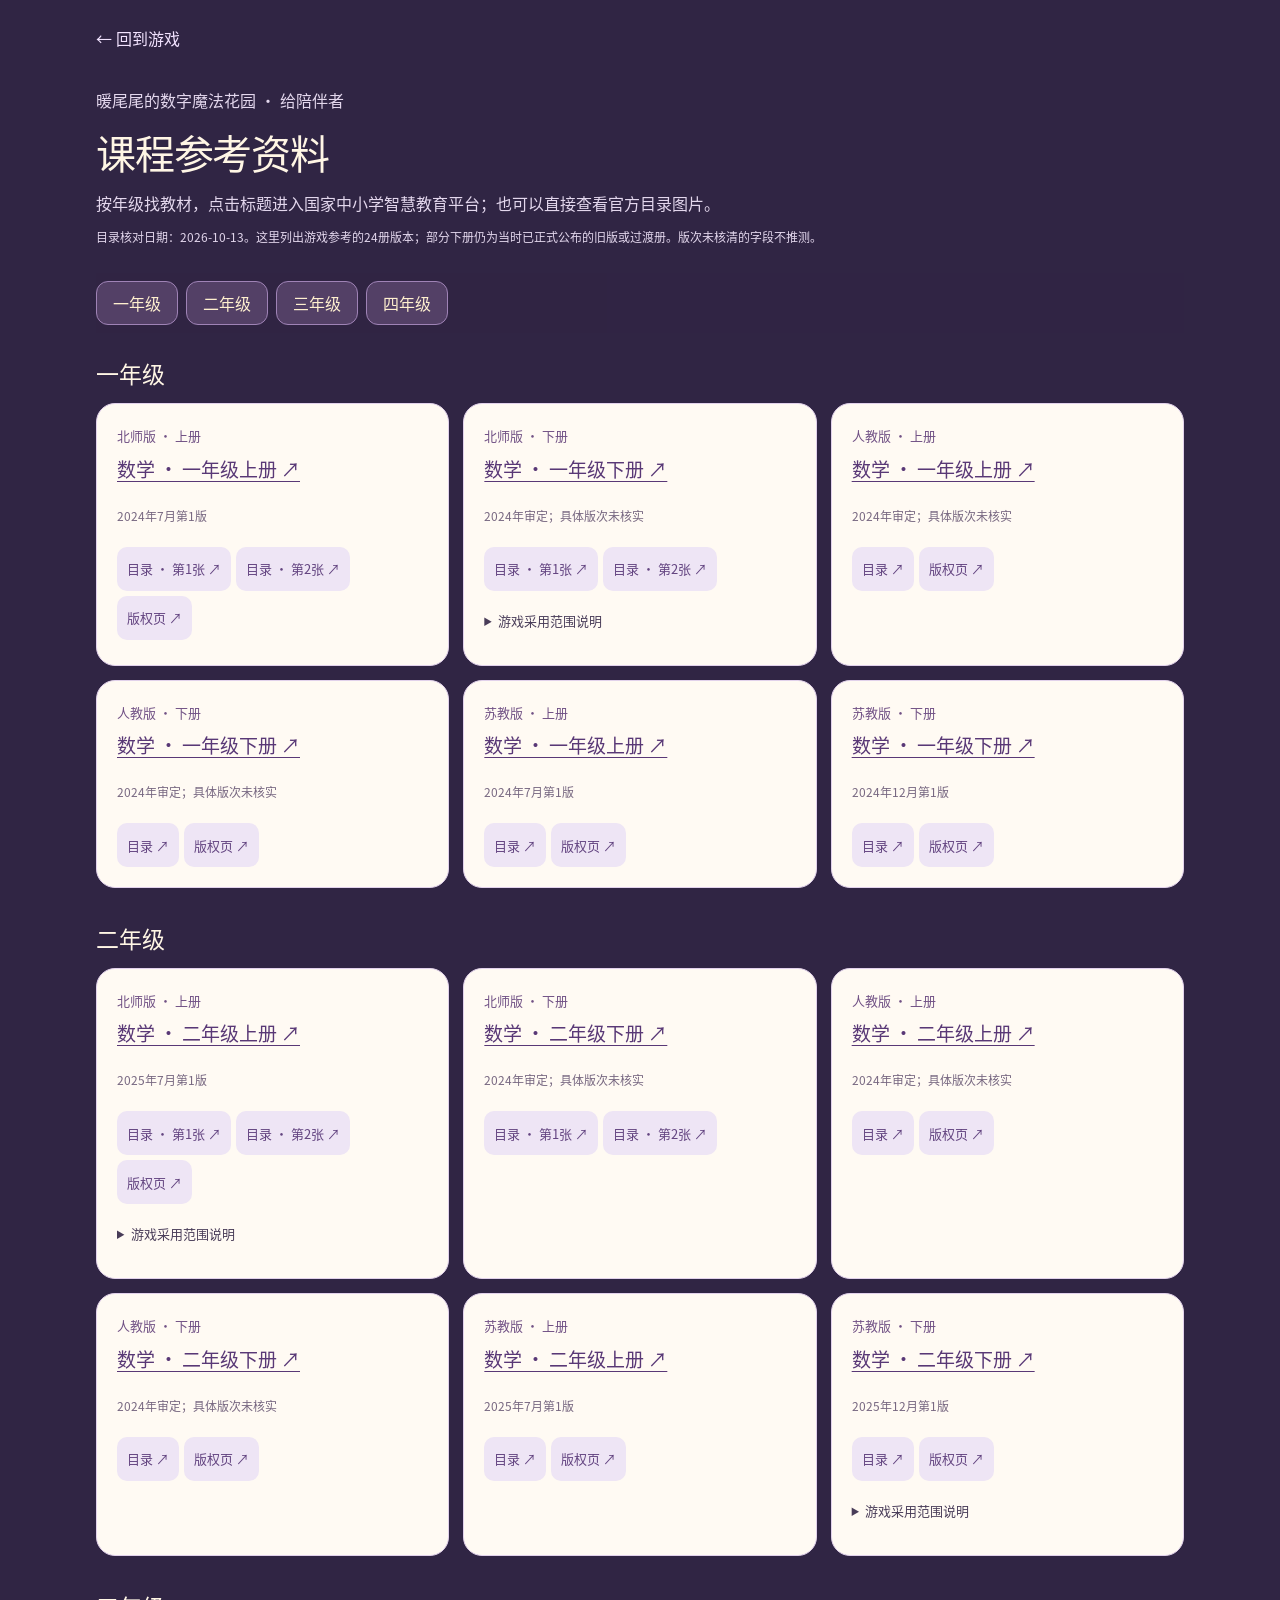
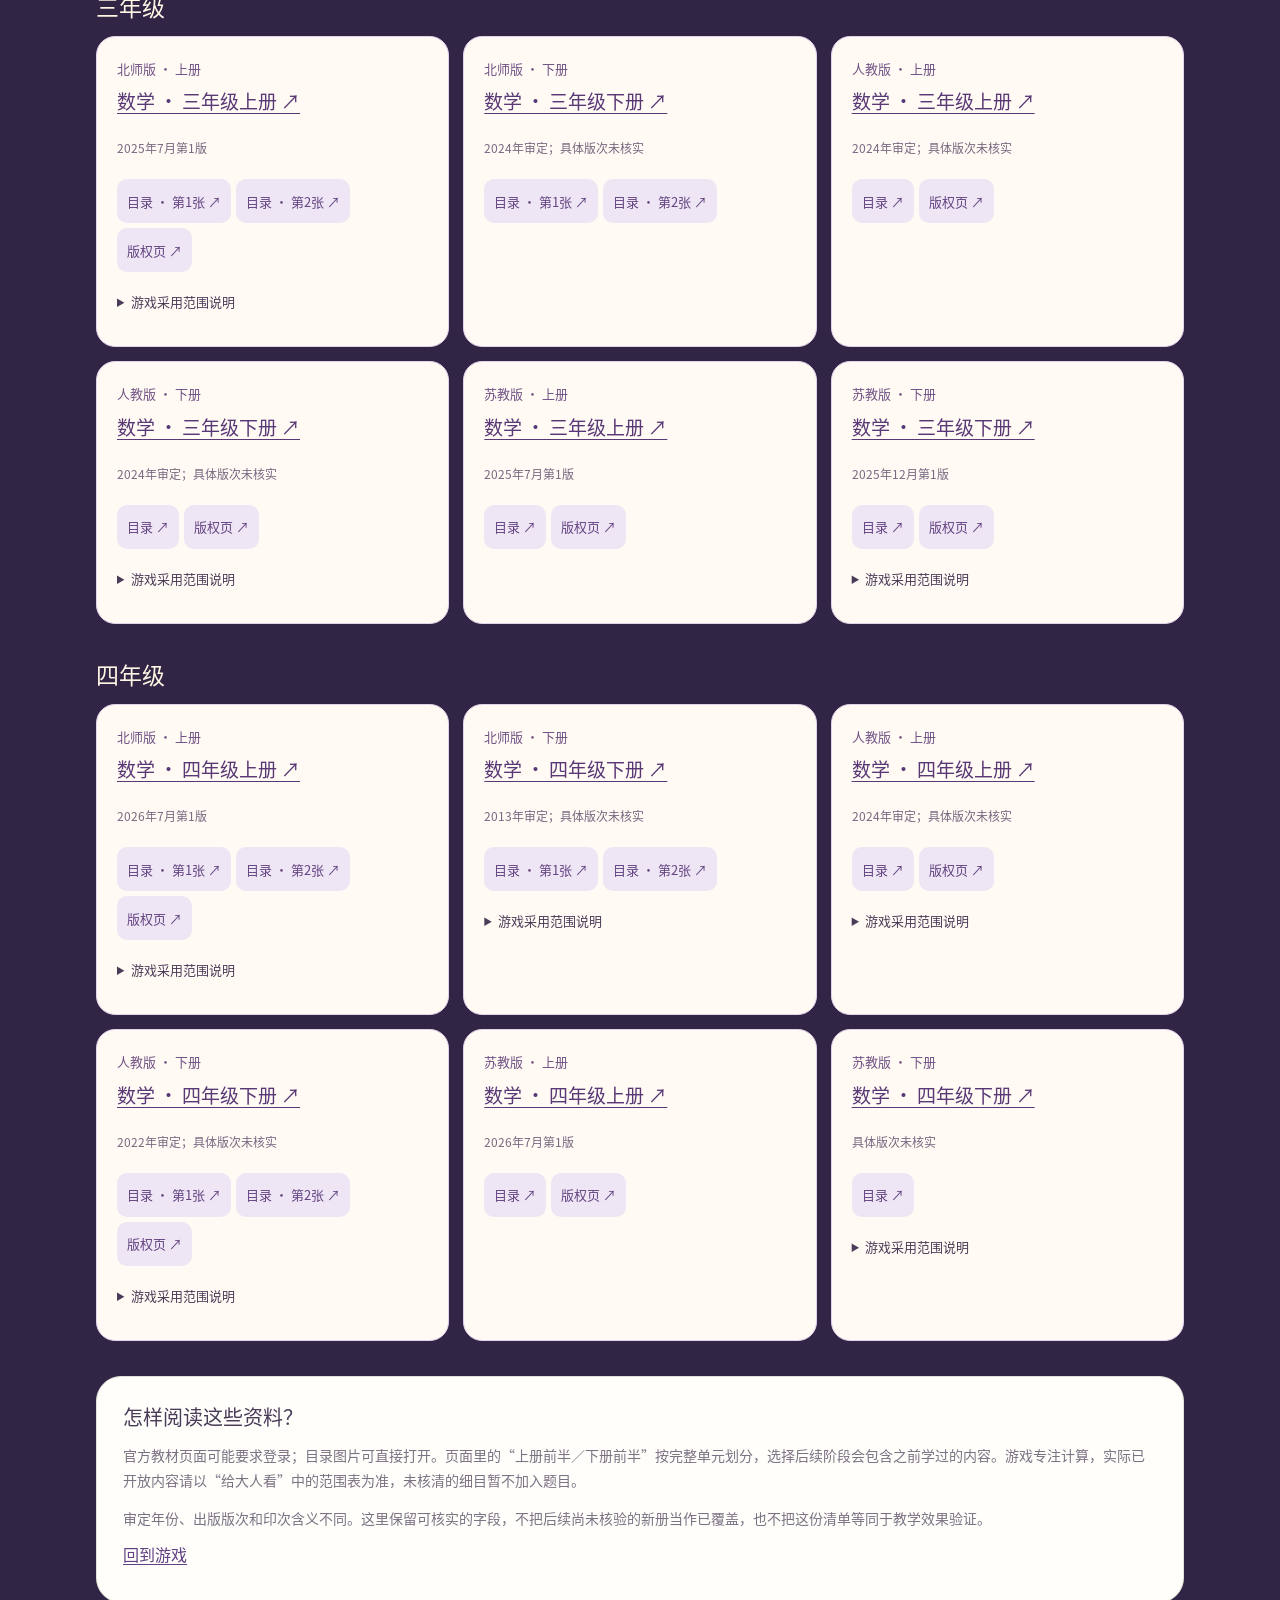
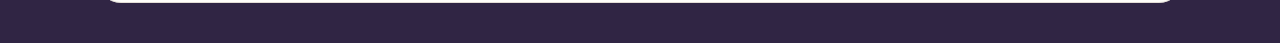
==== commit 46a3bb92: "Keep textbook grade navigation visible while reading references" ====
--- a/curriculum.html
+++ b/curriculum.html
@@ -1,2 +1,2 @@
 <!doctype html>
-<html lang="zh-CN"><head><meta charset="utf-8"><meta name="viewport" content="width=device-width,initial-scale=1,viewport-fit=cover"><meta name="theme-color" content="#302544"><title>课程参考资料 · 暖尾尾的数字魔法花园</title><link rel="icon" href="./assets/favicon.svg"><link rel="stylesheet" href="./styles.css?v=20261014-8"><link rel="stylesheet" href="./course-guide.css?v=20261014-8"></head><body class="reference-document"><a class="skip-link" href="#reference-root">跳到参考资料</a><div class="reference-shell"><a class="reference-back" href="./">← 回到游戏</a><main id="reference-root" tabindex="-1"><header class="reference-heading"><p>暖尾尾的数字魔法花园 · 给陪伴者</p><h1>课程参考资料</h1><p>按年级找教材，点击标题进入国家中小学智慧教育平台；也可以直接查看官方目录图片。</p><p class="guide-footnote">目录核对日期：2026-10-13。这里列出游戏参考的24册版本；部分下册仍为当时已正式公布的旧版或过渡册。版次未核清的字段不推测。</p></header><nav class="reference-grades" aria-label="跳到年级"><a href="#grade-1">一年级</a><a href="#grade-2">二年级</a><a href="#grade-3">三年级</a><a href="#grade-4">四年级</a></nav><section class="reference-grade" id="grade-1"><h2>一年级</h2><div class="reference-books"><article class="reference-book" id="bnu-1-upper"><p class="reference-publisher">北师版 · 上册</p><h3><a href="https://basic.smartedu.cn/tchMaterial/detail?contentType=assets_document&amp;contentId=e9a3cef0-a95c-4ad6-93c2-eb0aaadc8891&amp;catalogType=tchMaterial&amp;subCatalog=tchMaterial" target="_blank" rel="noopener" aria-label="北师版一年级上册官方教材">数学 · 一年级上册 ↗</a></h3><p class="reference-edition">2024年7月第1版</p><div class="reference-links"><a href="https://r2-ndr.ykt.cbern.com.cn/edu_product/esp/assets/e9a3cef0-a95c-4ad6-93c2-eb0aaadc8891.t/zh-CN/1787023022782/transcode/image/5.jpg" target="_blank" rel="noopener">目录 · 第1张 ↗</a><a href="https://r2-ndr.ykt.cbern.com.cn/edu_product/esp/assets/e9a3cef0-a95c-4ad6-93c2-eb0aaadc8891.t/zh-CN/1787023022782/transcode/image/6.jpg" target="_blank" rel="noopener">目录 · 第2张 ↗</a><a href="https://r1-ndr.ykt.cbern.com.cn/edu_product/esp/assets/e9a3cef0-a95c-4ad6-93c2-eb0aaadc8891.t/zh-CN/1787023022782/transcode/image/3.jpg" target="_blank" rel="noopener">版权页 ↗</a></div></article><article class="reference-book" id="bnu-1-lower"><p class="reference-publisher">北师版 · 下册</p><h3><a href="https://basic.smartedu.cn/tchMaterial/detail?contentType=assets_document&amp;contentId=83939ed0-3a79-417b-b3b5-17e12c280263&amp;catalogType=tchMaterial&amp;subCatalog=tchMaterial" target="_blank" rel="noopener" aria-label="北师版一年级下册官方教材">数学 · 一年级下册 ↗</a></h3><p class="reference-edition">2024年审定；具体版次未核实</p><div class="reference-links"><a href="https://r1-ndr.ykt.cbern.com.cn/edu_product/esp/assets/83939ed0-3a79-417b-b3b5-17e12c280263.t/zh-CN/1772437362522/transcode/image/4.jpg" target="_blank" rel="noopener">目录 · 第1张 ↗</a><a href="https://r3-ndr.ykt.cbern.com.cn/edu_product/esp/assets/83939ed0-3a79-417b-b3b5-17e12c280263.t/zh-CN/1772437362522/transcode/image/5.jpg" target="_blank" rel="noopener">目录 · 第2张 ↗</a></div><details><summary>游戏采用范围说明</summary><p>100以内加减（一）仅采用整十数、一位数口算；具体笔算边界未核不开放。</p></details></article><article class="reference-book" id="pep-1-upper"><p class="reference-publisher">人教版 · 上册</p><h3><a href="https://basic.smartedu.cn/tchMaterial/detail?contentType=assets_document&amp;contentId=c3e06fe4-c6b3-49cb-8727-4f8ff69bbfbc&amp;catalogType=tchMaterial&amp;subCatalog=tchMaterial" target="_blank" rel="noopener" aria-label="人教版一年级上册官方教材">数学 · 一年级上册 ↗</a></h3><p class="reference-edition">2024年审定；具体版次未核实</p><div class="reference-links"><a href="https://r3-ndr.ykt.cbern.com.cn/edu_product/esp/assets/c3e06fe4-c6b3-49cb-8727-4f8ff69bbfbc.t/zh-CN/1787023025887/transcode/image/5.jpg" target="_blank" rel="noopener">目录 ↗</a><a href="https://r3-ndr.ykt.cbern.com.cn/edu_product/esp/assets/c3e06fe4-c6b3-49cb-8727-4f8ff69bbfbc.t/zh-CN/1787023025887/transcode/image/3.jpg" target="_blank" rel="noopener">版权页 ↗</a></div></article><article class="reference-book" id="pep-1-lower"><p class="reference-publisher">人教版 · 下册</p><h3><a href="https://basic.smartedu.cn/tchMaterial/detail?contentType=assets_document&amp;contentId=6bf8ae7e-d987-40b4-8fb3-bbb98fcb50b5&amp;catalogType=tchMaterial&amp;subCatalog=tchMaterial" target="_blank" rel="noopener" aria-label="人教版一年级下册官方教材">数学 · 一年级下册 ↗</a></h3><p class="reference-edition">2024年审定；具体版次未核实</p><div class="reference-links"><a href="https://r3-ndr.ykt.cbern.com.cn/edu_product/esp/assets/6bf8ae7e-d987-40b4-8fb3-bbb98fcb50b5.t/zh-CN/1772437367206/transcode/image/5.jpg" target="_blank" rel="noopener">目录 ↗</a><a href="https://r3-ndr.ykt.cbern.com.cn/edu_product/esp/assets/6bf8ae7e-d987-40b4-8fb3-bbb98fcb50b5.t/zh-CN/1772437367206/transcode/image/3.jpg" target="_blank" rel="noopener">版权页 ↗</a></div></article><article class="reference-book" id="su-1-upper"><p class="reference-publisher">苏教版 · 上册</p><h3><a href="https://basic.smartedu.cn/tchMaterial/detail?contentType=assets_document&amp;contentId=932af069-bc0a-41b7-aa94-1eaff1c99323&amp;catalogType=tchMaterial&amp;subCatalog=tchMaterial" target="_blank" rel="noopener" aria-label="苏教版一年级上册官方教材">数学 · 一年级上册 ↗</a></h3><p class="reference-edition">2024年7月第1版</p><div class="reference-links"><a href="https://r1-ndr.ykt.cbern.com.cn/edu_product/esp/assets/932af069-bc0a-41b7-aa94-1eaff1c99323.t/zh-CN/1787023013601/transcode/image/6.jpg" target="_blank" rel="noopener">目录 ↗</a><a href="https://r1-ndr.ykt.cbern.com.cn/edu_product/esp/assets/932af069-bc0a-41b7-aa94-1eaff1c99323.t/zh-CN/1787023013601/transcode/image/3.jpg" target="_blank" rel="noopener">版权页 ↗</a></div></article><article class="reference-book" id="su-1-lower"><p class="reference-publisher">苏教版 · 下册</p><h3><a href="https://basic.smartedu.cn/tchMaterial/detail?contentType=assets_document&amp;contentId=e62ac75c-971b-4487-bbb3-ba6b5014172b&amp;catalogType=tchMaterial&amp;subCatalog=tchMaterial" target="_blank" rel="noopener" aria-label="苏教版一年级下册官方教材">数学 · 一年级下册 ↗</a></h3><p class="reference-edition">2024年12月第1版</p><div class="reference-links"><a href="https://r2-ndr.ykt.cbern.com.cn/edu_product/esp/assets/e62ac75c-971b-4487-bbb3-ba6b5014172b.t/zh-CN/1772437339082/transcode/image/6.jpg" target="_blank" rel="noopener">目录 ↗</a><a href="https://r1-ndr.ykt.cbern.com.cn/edu_product/esp/assets/e62ac75c-971b-4487-bbb3-ba6b5014172b.t/zh-CN/1772437339082/transcode/image/3.jpg" target="_blank" rel="noopener">版权页 ↗</a></div></article></div></section><section class="reference-grade" id="grade-2"><h2>二年级</h2><div class="reference-books"><article class="reference-book" id="bnu-2-upper"><p class="reference-publisher">北师版 · 上册</p><h3><a href="https://basic.smartedu.cn/tchMaterial/detail?contentType=assets_document&amp;contentId=958f88db-49ad-45d3-aa3f-e7245e8e6650&amp;catalogType=tchMaterial&amp;subCatalog=tchMaterial" target="_blank" rel="noopener" aria-label="北师版二年级上册官方教材">数学 · 二年级上册 ↗</a></h3><p class="reference-edition">2025年7月第1版</p><div class="reference-links"><a href="https://r2-ndr.ykt.cbern.com.cn/edu_product/esp/assets/958f88db-49ad-45d3-aa3f-e7245e8e6650.t/zh-CN/1787023023335/transcode/image/5.jpg" target="_blank" rel="noopener">目录 · 第1张 ↗</a><a href="https://r1-ndr.ykt.cbern.com.cn/edu_product/esp/assets/958f88db-49ad-45d3-aa3f-e7245e8e6650.t/zh-CN/1787023023335/transcode/image/6.jpg" target="_blank" rel="noopener">目录 · 第2张 ↗</a><a href="https://r3-ndr.ykt.cbern.com.cn/edu_product/esp/assets/958f88db-49ad-45d3-aa3f-e7245e8e6650.t/zh-CN/1787023023335/transcode/image/3.jpg" target="_blank" rel="noopener">版权页 ↗</a></div><details><summary>游戏采用范围说明</summary><p>口诀（一）采用已核验1—5口诀范围；除法及完整口诀需上册全册。</p></details></article><article class="reference-book" id="bnu-2-lower"><p class="reference-publisher">北师版 · 下册</p><h3><a href="https://basic.smartedu.cn/tchMaterial/detail?contentType=assets_document&amp;contentId=874c5b49-2843-4a5f-9a43-9b870c73fb61&amp;catalogType=tchMaterial&amp;subCatalog=tchMaterial" target="_blank" rel="noopener" aria-label="北师版二年级下册官方教材">数学 · 二年级下册 ↗</a></h3><p class="reference-edition">2024年审定；具体版次未核实</p><div class="reference-links"><a href="https://r3-ndr.ykt.cbern.com.cn/edu_product/esp/assets/874c5b49-2843-4a5f-9a43-9b870c73fb61.t/zh-CN/1772437363495/transcode/image/4.jpg" target="_blank" rel="noopener">目录 · 第1张 ↗</a><a href="https://r2-ndr.ykt.cbern.com.cn/edu_product/esp/assets/874c5b49-2843-4a5f-9a43-9b870c73fb61.t/zh-CN/1772437363495/transcode/image/5.jpg" target="_blank" rel="noopener">目录 · 第2张 ↗</a></div></article><article class="reference-book" id="pep-2-upper"><p class="reference-publisher">人教版 · 上册</p><h3><a href="https://basic.smartedu.cn/tchMaterial/detail?contentType=assets_document&amp;contentId=8cfc5a2a-425c-4b9a-a97c-e78d4a4c1e3a&amp;catalogType=tchMaterial&amp;subCatalog=tchMaterial" target="_blank" rel="noopener" aria-label="人教版二年级上册官方教材">数学 · 二年级上册 ↗</a></h3><p class="reference-edition">2024年审定；具体版次未核实</p><div class="reference-links"><a href="https://r1-ndr.ykt.cbern.com.cn/edu_product/esp/assets/8cfc5a2a-425c-4b9a-a97c-e78d4a4c1e3a.t/zh-CN/1787023026468/transcode/image/5.jpg" target="_blank" rel="noopener">目录 ↗</a><a href="https://r1-ndr.ykt.cbern.com.cn/edu_product/esp/assets/8cfc5a2a-425c-4b9a-a97c-e78d4a4c1e3a.t/zh-CN/1787023026468/transcode/image/3.jpg" target="_blank" rel="noopener">版权页 ↗</a></div></article><article class="reference-book" id="pep-2-lower"><p class="reference-publisher">人教版 · 下册</p><h3><a href="https://basic.smartedu.cn/tchMaterial/detail?contentType=assets_document&amp;contentId=c1897b18-b302-4e8d-9fd4-40915c4b05c2&amp;catalogType=tchMaterial&amp;subCatalog=tchMaterial" target="_blank" rel="noopener" aria-label="人教版二年级下册官方教材">数学 · 二年级下册 ↗</a></h3><p class="reference-edition">2024年审定；具体版次未核实</p><div class="reference-links"><a href="https://r3-ndr.ykt.cbern.com.cn/edu_product/esp/assets/c1897b18-b302-4e8d-9fd4-40915c4b05c2.t/zh-CN/1772437368178/transcode/image/5.jpg" target="_blank" rel="noopener">目录 ↗</a><a href="https://r3-ndr.ykt.cbern.com.cn/edu_product/esp/assets/c1897b18-b302-4e8d-9fd4-40915c4b05c2.t/zh-CN/1772437368178/transcode/image/3.jpg" target="_blank" rel="noopener">版权页 ↗</a></div></article><article class="reference-book" id="su-2-upper"><p class="reference-publisher">苏教版 · 上册</p><h3><a href="https://basic.smartedu.cn/tchMaterial/detail?contentType=assets_document&amp;contentId=d9874022-3a12-40d0-88be-db1692079535&amp;catalogType=tchMaterial&amp;subCatalog=tchMaterial" target="_blank" rel="noopener" aria-label="苏教版二年级上册官方教材">数学 · 二年级上册 ↗</a></h3><p class="reference-edition">2025年7月第1版</p><div class="reference-links"><a href="https://r3-ndr.ykt.cbern.com.cn/edu_product/esp/assets/d9874022-3a12-40d0-88be-db1692079535.t/zh-CN/1787023014131/transcode/image/7.jpg" target="_blank" rel="noopener">目录 ↗</a><a href="https://r1-ndr.ykt.cbern.com.cn/edu_product/esp/assets/d9874022-3a12-40d0-88be-db1692079535.t/zh-CN/1787023014131/transcode/image/4.jpg" target="_blank" rel="noopener">版权页 ↗</a></div></article><article class="reference-book" id="su-2-lower"><p class="reference-publisher">苏教版 · 下册</p><h3><a href="https://basic.smartedu.cn/tchMaterial/detail?contentType=assets_document&amp;contentId=da861684-c034-4000-973d-d3f26120bdfd&amp;catalogType=tchMaterial&amp;subCatalog=tchMaterial" target="_blank" rel="noopener" aria-label="苏教版二年级下册官方教材">数学 · 二年级下册 ↗</a></h3><p class="reference-edition">2025年12月第1版</p><div class="reference-links"><a href="https://r1-ndr.ykt.cbern.com.cn/edu_product/esp/assets/da861684-c034-4000-973d-d3f26120bdfd.t/zh-CN/1772437339797/transcode/image/6.jpg" target="_blank" rel="noopener">目录 ↗</a><a href="https://r3-ndr.ykt.cbern.com.cn/edu_product/esp/assets/da861684-c034-4000-973d-d3f26120bdfd.t/zh-CN/1772437339797/transcode/image/3.jpg" target="_blank" rel="noopener">版权页 ↗</a></div><details><summary>游戏采用范围说明</summary><p>二下只生成不进位乘法、各数位均可整除的口算，积在100以内；未开放多位笔算乘除。</p></details></article></div></section><section class="reference-grade" id="grade-3"><h2>三年级</h2><div class="reference-books"><article class="reference-book" id="bnu-3-upper"><p class="reference-publisher">北师版 · 上册</p><h3><a href="https://basic.smartedu.cn/tchMaterial/detail?contentType=assets_document&amp;contentId=66e175c4-e1a7-4d09-b9d3-36865b91ff39&amp;catalogType=tchMaterial&amp;subCatalog=tchMaterial" target="_blank" rel="noopener" aria-label="北师版三年级上册官方教材">数学 · 三年级上册 ↗</a></h3><p class="reference-edition">2025年7月第1版</p><div class="reference-links"><a href="https://r3-ndr.ykt.cbern.com.cn/edu_product/esp/assets/66e175c4-e1a7-4d09-b9d3-36865b91ff39.t/zh-CN/1787023023893/transcode/image/5.jpg" target="_blank" rel="noopener">目录 · 第1张 ↗</a><a href="https://r1-ndr.ykt.cbern.com.cn/edu_product/esp/assets/66e175c4-e1a7-4d09-b9d3-36865b91ff39.t/zh-CN/1787023023893/transcode/image/6.jpg" target="_blank" rel="noopener">目录 · 第2张 ↗</a><a href="https://r2-ndr.ykt.cbern.com.cn/edu_product/esp/assets/66e175c4-e1a7-4d09-b9d3-36865b91ff39.t/zh-CN/1787023023893/transcode/image/3.jpg" target="_blank" rel="noopener">版权页 ↗</a></div><details><summary>游戏采用范围说明</summary><p>认识小数不等于小数运算；公开预览未覆盖计算细目，暂不开放三年级小数计算。</p><p>乘除应用（二）细目尚待正文核验，不额外扩展。</p></details></article><article class="reference-book" id="bnu-3-lower"><p class="reference-publisher">北师版 · 下册</p><h3><a href="https://basic.smartedu.cn/tchMaterial/detail?contentType=assets_document&amp;contentId=83ac3d84-ba3a-4672-ac43-09dbc81c4769&amp;catalogType=tchMaterial&amp;subCatalog=tchMaterial" target="_blank" rel="noopener" aria-label="北师版三年级下册官方教材">数学 · 三年级下册 ↗</a></h3><p class="reference-edition">2024年审定；具体版次未核实</p><div class="reference-links"><a href="https://r3-ndr.ykt.cbern.com.cn/edu_product/esp/assets/83ac3d84-ba3a-4672-ac43-09dbc81c4769.t/zh-CN/1772437364260/transcode/image/4.jpg" target="_blank" rel="noopener">目录 · 第1张 ↗</a><a href="https://r1-ndr.ykt.cbern.com.cn/edu_product/esp/assets/83ac3d84-ba3a-4672-ac43-09dbc81c4769.t/zh-CN/1772437364260/transcode/image/5.jpg" target="_blank" rel="noopener">目录 · 第2张 ↗</a></div></article><article class="reference-book" id="pep-3-upper"><p class="reference-publisher">人教版 · 上册</p><h3><a href="https://basic.smartedu.cn/tchMaterial/detail?contentType=assets_document&amp;contentId=33c8d495-9862-4e19-aab9-61d2af08608a&amp;catalogType=tchMaterial&amp;subCatalog=tchMaterial" target="_blank" rel="noopener" aria-label="人教版三年级上册官方教材">数学 · 三年级上册 ↗</a></h3><p class="reference-edition">2024年审定；具体版次未核实</p><div class="reference-links"><a href="https://r2-ndr.ykt.cbern.com.cn/edu_product/esp/assets/33c8d495-9862-4e19-aab9-61d2af08608a.t/zh-CN/1787023027022/transcode/image/5.jpg" target="_blank" rel="noopener">目录 ↗</a><a href="https://r1-ndr.ykt.cbern.com.cn/edu_product/esp/assets/33c8d495-9862-4e19-aab9-61d2af08608a.t/zh-CN/1787023027022/transcode/image/3.jpg" target="_blank" rel="noopener">版权页 ↗</a></div></article><article class="reference-book" id="pep-3-lower"><p class="reference-publisher">人教版 · 下册</p><h3><a href="https://basic.smartedu.cn/tchMaterial/detail?contentType=assets_document&amp;contentId=8666a8bd-a0e7-49aa-ba07-bf419ceead24&amp;catalogType=tchMaterial&amp;subCatalog=tchMaterial" target="_blank" rel="noopener" aria-label="人教版三年级下册官方教材">数学 · 三年级下册 ↗</a></h3><p class="reference-edition">2024年审定；具体版次未核实</p><div class="reference-links"><a href="https://r3-ndr.ykt.cbern.com.cn/edu_product/esp/assets/8666a8bd-a0e7-49aa-ba07-bf419ceead24.t/zh-CN/1772437368975/transcode/image/5.jpg" target="_blank" rel="noopener">目录 ↗</a><a href="https://r2-ndr.ykt.cbern.com.cn/edu_product/esp/assets/8666a8bd-a0e7-49aa-ba07-bf419ceead24.t/zh-CN/1772437368975/transcode/image/3.jpg" target="_blank" rel="noopener">版权页 ↗</a></div><details><summary>游戏采用范围说明</summary><p>小数初步认识的具体运算范围尚待正文核验，本次不引入三年级小数运算。</p></details></article><article class="reference-book" id="su-3-upper"><p class="reference-publisher">苏教版 · 上册</p><h3><a href="https://basic.smartedu.cn/tchMaterial/detail?contentType=assets_document&amp;contentId=c0cc18a9-e27d-40ab-96dd-b9236e19080c&amp;catalogType=tchMaterial&amp;subCatalog=tchMaterial" target="_blank" rel="noopener" aria-label="苏教版三年级上册官方教材">数学 · 三年级上册 ↗</a></h3><p class="reference-edition">2025年7月第1版</p><div class="reference-links"><a href="https://r1-ndr.ykt.cbern.com.cn/edu_product/esp/assets/c0cc18a9-e27d-40ab-96dd-b9236e19080c.t/zh-CN/1754968748479/transcode/image/7.jpg" target="_blank" rel="noopener">目录 ↗</a><a href="https://r3-ndr.ykt.cbern.com.cn/edu_product/esp/assets/c0cc18a9-e27d-40ab-96dd-b9236e19080c.t/zh-CN/1754968748479/transcode/image/4.jpg" target="_blank" rel="noopener">版权页 ↗</a></div></article><article class="reference-book" id="su-3-lower"><p class="reference-publisher">苏教版 · 下册</p><h3><a href="https://basic.smartedu.cn/tchMaterial/detail?contentType=assets_document&amp;contentId=5f8e164a-5510-466f-b58b-4728edd09eb2&amp;catalogType=tchMaterial&amp;subCatalog=tchMaterial" target="_blank" rel="noopener" aria-label="苏教版三年级下册官方教材">数学 · 三年级下册 ↗</a></h3><p class="reference-edition">2025年12月第1版</p><div class="reference-links"><a href="https://r1-ndr.ykt.cbern.com.cn/edu_product/esp/assets/5f8e164a-5510-466f-b58b-4728edd09eb2.t/zh-CN/1772437340497/transcode/image/6.jpg" target="_blank" rel="noopener">目录 ↗</a><a href="https://r3-ndr.ykt.cbern.com.cn/edu_product/esp/assets/5f8e164a-5510-466f-b58b-4728edd09eb2.t/zh-CN/1772437340497/transcode/image/3.jpg" target="_blank" rel="noopener">版权页 ↗</a></div><details><summary>游戏采用范围说明</summary><p>最新三下没有小数计算单元，不沿用旧截图。</p></details></article></div></section><section class="reference-grade" id="grade-4"><h2>四年级</h2><div class="reference-books"><article class="reference-book" id="bnu-4-upper"><p class="reference-publisher">北师版 · 上册</p><h3><a href="https://basic.smartedu.cn/tchMaterial/detail?contentType=assets_document&amp;contentId=ed7a0403-f6d3-47f1-8680-7a5faefe70a8&amp;catalogType=tchMaterial&amp;subCatalog=tchMaterial" target="_blank" rel="noopener" aria-label="北师版四年级上册官方教材">数学 · 四年级上册 ↗</a></h3><p class="reference-edition">2026年7月第1版</p><div class="reference-links"><a href="https://r2-ndr.ykt.cbern.com.cn/edu_product/esp/assets/ed7a0403-f6d3-47f1-8680-7a5faefe70a8.t/zh-CN/1787023635673/transcode/image/5.jpg" target="_blank" rel="noopener">目录 · 第1张 ↗</a><a href="https://r2-ndr.ykt.cbern.com.cn/edu_product/esp/assets/ed7a0403-f6d3-47f1-8680-7a5faefe70a8.t/zh-CN/1787023635673/transcode/image/6.jpg" target="_blank" rel="noopener">目录 · 第2张 ↗</a><a href="https://r2-ndr.ykt.cbern.com.cn/edu_product/esp/assets/ed7a0403-f6d3-47f1-8680-7a5faefe70a8.t/zh-CN/1787023635673/transcode/image/3.jpg" target="_blank" rel="noopener">版权页 ↗</a></div><details><summary>游戏采用范围说明</summary><p>三位数乘两位数后段未被公共预览覆盖，北师版本次保守开放已核验的两位数乘两位数。</p><p>最新四上目录没有两位数除法，不按旧截图加入。</p></details></article><article class="reference-book" id="bnu-4-lower"><p class="reference-publisher">北师版 · 下册</p><h3><a href="https://basic.smartedu.cn/tchMaterial/detail?contentType=assets_document&amp;contentId=9fbeead2-f321-48ee-a184-d2d5ea15c5d1&amp;catalogType=tchMaterial&amp;subCatalog=tchMaterial" target="_blank" rel="noopener" aria-label="北师版四年级下册官方教材">数学 · 四年级下册 ↗</a></h3><p class="reference-edition">2013年审定；具体版次未核实</p><div class="reference-links"><a href="https://r3-ndr.ykt.cbern.com.cn/edu_product/esp/assets/9fbeead2-f321-48ee-a184-d2d5ea15c5d1.t/zh-CN/1737863406732/transcode/image/4.jpg" target="_blank" rel="noopener">目录 · 第1张 ↗</a><a href="https://r3-ndr.ykt.cbern.com.cn/edu_product/esp/assets/9fbeead2-f321-48ee-a184-d2d5ea15c5d1.t/zh-CN/1737863406732/transcode/image/5.jpg" target="_blank" rel="noopener">目录 · 第2张 ↗</a></div><details><summary>游戏采用范围说明</summary><p>官方当前列出的2013审定下册，不能标记为尚未核验的2027新版。</p></details></article><article class="reference-book" id="pep-4-upper"><p class="reference-publisher">人教版 · 上册</p><h3><a href="https://basic.smartedu.cn/tchMaterial/detail?contentType=assets_document&amp;contentId=654e3d1e-c995-4340-81c5-abd7881d835b&amp;catalogType=tchMaterial&amp;subCatalog=tchMaterial" target="_blank" rel="noopener" aria-label="人教版四年级上册官方教材">数学 · 四年级上册 ↗</a></h3><p class="reference-edition">2024年审定；具体版次未核实</p><div class="reference-links"><a href="https://r1-ndr.ykt.cbern.com.cn/edu_product/esp/assets/654e3d1e-c995-4340-81c5-abd7881d835b.t/zh-CN/1787023027567/transcode/image/5.jpg" target="_blank" rel="noopener">目录 ↗</a><a href="https://r1-ndr.ykt.cbern.com.cn/edu_product/esp/assets/654e3d1e-c995-4340-81c5-abd7881d835b.t/zh-CN/1787023027567/transcode/image/3.jpg" target="_blank" rel="noopener">版权页 ↗</a></div><details><summary>游戏采用范围说明</summary><p>最新四上无两位数除法单元；不按旧截图自动加入。</p></details></article><article class="reference-book" id="pep-4-lower"><p class="reference-publisher">人教版 · 下册</p><h3><a href="https://basic.smartedu.cn/tchMaterial/detail?contentType=assets_document&amp;contentId=aa00ab9d-b343-4542-b16d-9c3900b3444b&amp;catalogType=tchMaterial&amp;subCatalog=tchMaterial" target="_blank" rel="noopener" aria-label="人教版四年级下册官方教材">数学 · 四年级下册 ↗</a></h3><p class="reference-edition">2022年审定；具体版次未核实</p><div class="reference-links"><a href="https://r3-ndr.ykt.cbern.com.cn/edu_product/esp/assets/aa00ab9d-b343-4542-b16d-9c3900b3444b.t/zh-CN/1772437369798/transcode/image/5.jpg" target="_blank" rel="noopener">目录 · 第1张 ↗</a><a href="https://r1-ndr.ykt.cbern.com.cn/edu_product/esp/assets/aa00ab9d-b343-4542-b16d-9c3900b3444b.t/zh-CN/1772437369798/transcode/image/6.jpg" target="_blank" rel="noopener">目录 · 第2张 ↗</a><a href="https://r3-ndr.ykt.cbern.com.cn/edu_product/esp/assets/aa00ab9d-b343-4542-b16d-9c3900b3444b.t/zh-CN/1772437369798/transcode/image/3.jpg" target="_blank" rel="noopener">版权页 ↗</a></div><details><summary>游戏采用范围说明</summary><p>官方现行公开下册仍为2022审定旧结构；不冒充2027新版。</p></details></article><article class="reference-book" id="su-4-upper"><p class="reference-publisher">苏教版 · 上册</p><h3><a href="https://basic.smartedu.cn/tchMaterial/detail?contentType=assets_document&amp;contentId=07c75bda-7fff-4c4b-a271-9be638af37de&amp;catalogType=tchMaterial&amp;subCatalog=tchMaterial" target="_blank" rel="noopener" aria-label="苏教版四年级上册官方教材">数学 · 四年级上册 ↗</a></h3><p class="reference-edition">2026年7月第1版</p><div class="reference-links"><a href="https://r2-ndr.ykt.cbern.com.cn/edu_product/esp/assets/07c75bda-7fff-4c4b-a271-9be638af37de.t/zh-CN/1787023628219/transcode/image/7.jpg" target="_blank" rel="noopener">目录 ↗</a><a href="https://r1-ndr.ykt.cbern.com.cn/edu_product/esp/assets/07c75bda-7fff-4c4b-a271-9be638af37de.t/zh-CN/1787023628219/transcode/image/4.jpg" target="_blank" rel="noopener">版权页 ↗</a></div></article><article class="reference-book" id="su-4-lower"><p class="reference-publisher">苏教版 · 下册</p><h3><a href="https://basic.smartedu.cn/tchMaterial/detail?contentType=assets_document&amp;contentId=27458ba8-dbf1-4860-a6cc-a0571756292d&amp;catalogType=tchMaterial&amp;subCatalog=tchMaterial" target="_blank" rel="noopener" aria-label="苏教版四年级下册官方教材">数学 · 四年级下册 ↗</a></h3><p class="reference-edition">具体版次未核实</p><div class="reference-links"><a href="https://r3-ndr.ykt.cbern.com.cn/edu_product/esp/assets/27458ba8-dbf1-4860-a6cc-a0571756292d.t/zh-CN/1772437341261/transcode/image/3.jpg" target="_blank" rel="noopener">目录 ↗</a></div><details><summary>游戏采用范围说明</summary><p>准确版权年份未公开核验；不预先宣称2027新版已覆盖。</p></details></article></div></section><section class="guide-panel reference-notes"><h2>怎样阅读这些资料？</h2><p>官方教材页面可能要求登录；目录图片可直接打开。页面里的“上册前半／下册前半”按完整单元划分，选择后续阶段会包含之前学过的内容。游戏专注计算，实际已开放内容请以“给大人看”中的范围表为准，未核清的细目暂不加入题目。</p><p>审定年份、出版版次和印次含义不同。这里保留可核实的字段，不把后续尚未核验的新册当作已覆盖，也不把这份清单等同于教学效果验证。</p><a href="./">回到游戏</a></section></main></div></body></html>
+<html lang="zh-CN"><head><meta charset="utf-8"><meta name="viewport" content="width=device-width,initial-scale=1,viewport-fit=cover"><meta name="theme-color" content="#302544"><title>课程参考资料 · 暖尾尾的数字魔法花园</title><link rel="icon" href="./assets/favicon.svg"><link rel="stylesheet" href="./styles.css?v=20261014-8"><link rel="stylesheet" href="./course-guide.css?v=20261014-9"></head><body class="reference-document"><a class="skip-link" href="#reference-root">跳到参考资料</a><div class="reference-shell"><a class="reference-back" href="./">← 回到游戏</a><main id="reference-root" tabindex="-1"><header class="reference-heading"><p>暖尾尾的数字魔法花园 · 给陪伴者</p><h1>课程参考资料</h1><p>按年级找教材，点击标题进入国家中小学智慧教育平台；也可以直接查看官方目录图片。</p><p class="guide-footnote">目录核对日期：2026-10-13。这里列出游戏参考的24册版本；部分下册仍为当时已正式公布的旧版或过渡册。版次未核清的字段不推测。</p></header><nav class="reference-grades" aria-label="跳到年级"><a href="#grade-1">一年级</a><a href="#grade-2">二年级</a><a href="#grade-3">三年级</a><a href="#grade-4">四年级</a></nav><section class="reference-grade" id="grade-1"><h2>一年级</h2><div class="reference-books"><article class="reference-book" id="bnu-1-upper"><p class="reference-publisher">北师版 · 上册</p><h3><a href="https://basic.smartedu.cn/tchMaterial/detail?contentType=assets_document&amp;contentId=e9a3cef0-a95c-4ad6-93c2-eb0aaadc8891&amp;catalogType=tchMaterial&amp;subCatalog=tchMaterial" target="_blank" rel="noopener" aria-label="北师版一年级上册官方教材">数学 · 一年级上册 ↗</a></h3><p class="reference-edition">2024年7月第1版</p><div class="reference-links"><a href="https://r2-ndr.ykt.cbern.com.cn/edu_product/esp/assets/e9a3cef0-a95c-4ad6-93c2-eb0aaadc8891.t/zh-CN/1787023022782/transcode/image/5.jpg" target="_blank" rel="noopener">目录 · 第1张 ↗</a><a href="https://r2-ndr.ykt.cbern.com.cn/edu_product/esp/assets/e9a3cef0-a95c-4ad6-93c2-eb0aaadc8891.t/zh-CN/1787023022782/transcode/image/6.jpg" target="_blank" rel="noopener">目录 · 第2张 ↗</a><a href="https://r1-ndr.ykt.cbern.com.cn/edu_product/esp/assets/e9a3cef0-a95c-4ad6-93c2-eb0aaadc8891.t/zh-CN/1787023022782/transcode/image/3.jpg" target="_blank" rel="noopener">版权页 ↗</a></div></article><article class="reference-book" id="bnu-1-lower"><p class="reference-publisher">北师版 · 下册</p><h3><a href="https://basic.smartedu.cn/tchMaterial/detail?contentType=assets_document&amp;contentId=83939ed0-3a79-417b-b3b5-17e12c280263&amp;catalogType=tchMaterial&amp;subCatalog=tchMaterial" target="_blank" rel="noopener" aria-label="北师版一年级下册官方教材">数学 · 一年级下册 ↗</a></h3><p class="reference-edition">2024年审定；具体版次未核实</p><div class="reference-links"><a href="https://r1-ndr.ykt.cbern.com.cn/edu_product/esp/assets/83939ed0-3a79-417b-b3b5-17e12c280263.t/zh-CN/1772437362522/transcode/image/4.jpg" target="_blank" rel="noopener">目录 · 第1张 ↗</a><a href="https://r3-ndr.ykt.cbern.com.cn/edu_product/esp/assets/83939ed0-3a79-417b-b3b5-17e12c280263.t/zh-CN/1772437362522/transcode/image/5.jpg" target="_blank" rel="noopener">目录 · 第2张 ↗</a></div><details><summary>游戏采用范围说明</summary><p>100以内加减（一）仅采用整十数、一位数口算；具体笔算边界未核不开放。</p></details></article><article class="reference-book" id="pep-1-upper"><p class="reference-publisher">人教版 · 上册</p><h3><a href="https://basic.smartedu.cn/tchMaterial/detail?contentType=assets_document&amp;contentId=c3e06fe4-c6b3-49cb-8727-4f8ff69bbfbc&amp;catalogType=tchMaterial&amp;subCatalog=tchMaterial" target="_blank" rel="noopener" aria-label="人教版一年级上册官方教材">数学 · 一年级上册 ↗</a></h3><p class="reference-edition">2024年审定；具体版次未核实</p><div class="reference-links"><a href="https://r3-ndr.ykt.cbern.com.cn/edu_product/esp/assets/c3e06fe4-c6b3-49cb-8727-4f8ff69bbfbc.t/zh-CN/1787023025887/transcode/image/5.jpg" target="_blank" rel="noopener">目录 ↗</a><a href="https://r3-ndr.ykt.cbern.com.cn/edu_product/esp/assets/c3e06fe4-c6b3-49cb-8727-4f8ff69bbfbc.t/zh-CN/1787023025887/transcode/image/3.jpg" target="_blank" rel="noopener">版权页 ↗</a></div></article><article class="reference-book" id="pep-1-lower"><p class="reference-publisher">人教版 · 下册</p><h3><a href="https://basic.smartedu.cn/tchMaterial/detail?contentType=assets_document&amp;contentId=6bf8ae7e-d987-40b4-8fb3-bbb98fcb50b5&amp;catalogType=tchMaterial&amp;subCatalog=tchMaterial" target="_blank" rel="noopener" aria-label="人教版一年级下册官方教材">数学 · 一年级下册 ↗</a></h3><p class="reference-edition">2024年审定；具体版次未核实</p><div class="reference-links"><a href="https://r3-ndr.ykt.cbern.com.cn/edu_product/esp/assets/6bf8ae7e-d987-40b4-8fb3-bbb98fcb50b5.t/zh-CN/1772437367206/transcode/image/5.jpg" target="_blank" rel="noopener">目录 ↗</a><a href="https://r3-ndr.ykt.cbern.com.cn/edu_product/esp/assets/6bf8ae7e-d987-40b4-8fb3-bbb98fcb50b5.t/zh-CN/1772437367206/transcode/image/3.jpg" target="_blank" rel="noopener">版权页 ↗</a></div></article><article class="reference-book" id="su-1-upper"><p class="reference-publisher">苏教版 · 上册</p><h3><a href="https://basic.smartedu.cn/tchMaterial/detail?contentType=assets_document&amp;contentId=932af069-bc0a-41b7-aa94-1eaff1c99323&amp;catalogType=tchMaterial&amp;subCatalog=tchMaterial" target="_blank" rel="noopener" aria-label="苏教版一年级上册官方教材">数学 · 一年级上册 ↗</a></h3><p class="reference-edition">2024年7月第1版</p><div class="reference-links"><a href="https://r1-ndr.ykt.cbern.com.cn/edu_product/esp/assets/932af069-bc0a-41b7-aa94-1eaff1c99323.t/zh-CN/1787023013601/transcode/image/6.jpg" target="_blank" rel="noopener">目录 ↗</a><a href="https://r1-ndr.ykt.cbern.com.cn/edu_product/esp/assets/932af069-bc0a-41b7-aa94-1eaff1c99323.t/zh-CN/1787023013601/transcode/image/3.jpg" target="_blank" rel="noopener">版权页 ↗</a></div></article><article class="reference-book" id="su-1-lower"><p class="reference-publisher">苏教版 · 下册</p><h3><a href="https://basic.smartedu.cn/tchMaterial/detail?contentType=assets_document&amp;contentId=e62ac75c-971b-4487-bbb3-ba6b5014172b&amp;catalogType=tchMaterial&amp;subCatalog=tchMaterial" target="_blank" rel="noopener" aria-label="苏教版一年级下册官方教材">数学 · 一年级下册 ↗</a></h3><p class="reference-edition">2024年12月第1版</p><div class="reference-links"><a href="https://r2-ndr.ykt.cbern.com.cn/edu_product/esp/assets/e62ac75c-971b-4487-bbb3-ba6b5014172b.t/zh-CN/1772437339082/transcode/image/6.jpg" target="_blank" rel="noopener">目录 ↗</a><a href="https://r1-ndr.ykt.cbern.com.cn/edu_product/esp/assets/e62ac75c-971b-4487-bbb3-ba6b5014172b.t/zh-CN/1772437339082/transcode/image/3.jpg" target="_blank" rel="noopener">版权页 ↗</a></div></article></div></section><section class="reference-grade" id="grade-2"><h2>二年级</h2><div class="reference-books"><article class="reference-book" id="bnu-2-upper"><p class="reference-publisher">北师版 · 上册</p><h3><a href="https://basic.smartedu.cn/tchMaterial/detail?contentType=assets_document&amp;contentId=958f88db-49ad-45d3-aa3f-e7245e8e6650&amp;catalogType=tchMaterial&amp;subCatalog=tchMaterial" target="_blank" rel="noopener" aria-label="北师版二年级上册官方教材">数学 · 二年级上册 ↗</a></h3><p class="reference-edition">2025年7月第1版</p><div class="reference-links"><a href="https://r2-ndr.ykt.cbern.com.cn/edu_product/esp/assets/958f88db-49ad-45d3-aa3f-e7245e8e6650.t/zh-CN/1787023023335/transcode/image/5.jpg" target="_blank" rel="noopener">目录 · 第1张 ↗</a><a href="https://r1-ndr.ykt.cbern.com.cn/edu_product/esp/assets/958f88db-49ad-45d3-aa3f-e7245e8e6650.t/zh-CN/1787023023335/transcode/image/6.jpg" target="_blank" rel="noopener">目录 · 第2张 ↗</a><a href="https://r3-ndr.ykt.cbern.com.cn/edu_product/esp/assets/958f88db-49ad-45d3-aa3f-e7245e8e6650.t/zh-CN/1787023023335/transcode/image/3.jpg" target="_blank" rel="noopener">版权页 ↗</a></div><details><summary>游戏采用范围说明</summary><p>口诀（一）采用已核验1—5口诀范围；除法及完整口诀需上册全册。</p></details></article><article class="reference-book" id="bnu-2-lower"><p class="reference-publisher">北师版 · 下册</p><h3><a href="https://basic.smartedu.cn/tchMaterial/detail?contentType=assets_document&amp;contentId=874c5b49-2843-4a5f-9a43-9b870c73fb61&amp;catalogType=tchMaterial&amp;subCatalog=tchMaterial" target="_blank" rel="noopener" aria-label="北师版二年级下册官方教材">数学 · 二年级下册 ↗</a></h3><p class="reference-edition">2024年审定；具体版次未核实</p><div class="reference-links"><a href="https://r3-ndr.ykt.cbern.com.cn/edu_product/esp/assets/874c5b49-2843-4a5f-9a43-9b870c73fb61.t/zh-CN/1772437363495/transcode/image/4.jpg" target="_blank" rel="noopener">目录 · 第1张 ↗</a><a href="https://r2-ndr.ykt.cbern.com.cn/edu_product/esp/assets/874c5b49-2843-4a5f-9a43-9b870c73fb61.t/zh-CN/1772437363495/transcode/image/5.jpg" target="_blank" rel="noopener">目录 · 第2张 ↗</a></div></article><article class="reference-book" id="pep-2-upper"><p class="reference-publisher">人教版 · 上册</p><h3><a href="https://basic.smartedu.cn/tchMaterial/detail?contentType=assets_document&amp;contentId=8cfc5a2a-425c-4b9a-a97c-e78d4a4c1e3a&amp;catalogType=tchMaterial&amp;subCatalog=tchMaterial" target="_blank" rel="noopener" aria-label="人教版二年级上册官方教材">数学 · 二年级上册 ↗</a></h3><p class="reference-edition">2024年审定；具体版次未核实</p><div class="reference-links"><a href="https://r1-ndr.ykt.cbern.com.cn/edu_product/esp/assets/8cfc5a2a-425c-4b9a-a97c-e78d4a4c1e3a.t/zh-CN/1787023026468/transcode/image/5.jpg" target="_blank" rel="noopener">目录 ↗</a><a href="https://r1-ndr.ykt.cbern.com.cn/edu_product/esp/assets/8cfc5a2a-425c-4b9a-a97c-e78d4a4c1e3a.t/zh-CN/1787023026468/transcode/image/3.jpg" target="_blank" rel="noopener">版权页 ↗</a></div></article><article class="reference-book" id="pep-2-lower"><p class="reference-publisher">人教版 · 下册</p><h3><a href="https://basic.smartedu.cn/tchMaterial/detail?contentType=assets_document&amp;contentId=c1897b18-b302-4e8d-9fd4-40915c4b05c2&amp;catalogType=tchMaterial&amp;subCatalog=tchMaterial" target="_blank" rel="noopener" aria-label="人教版二年级下册官方教材">数学 · 二年级下册 ↗</a></h3><p class="reference-edition">2024年审定；具体版次未核实</p><div class="reference-links"><a href="https://r3-ndr.ykt.cbern.com.cn/edu_product/esp/assets/c1897b18-b302-4e8d-9fd4-40915c4b05c2.t/zh-CN/1772437368178/transcode/image/5.jpg" target="_blank" rel="noopener">目录 ↗</a><a href="https://r3-ndr.ykt.cbern.com.cn/edu_product/esp/assets/c1897b18-b302-4e8d-9fd4-40915c4b05c2.t/zh-CN/1772437368178/transcode/image/3.jpg" target="_blank" rel="noopener">版权页 ↗</a></div></article><article class="reference-book" id="su-2-upper"><p class="reference-publisher">苏教版 · 上册</p><h3><a href="https://basic.smartedu.cn/tchMaterial/detail?contentType=assets_document&amp;contentId=d9874022-3a12-40d0-88be-db1692079535&amp;catalogType=tchMaterial&amp;subCatalog=tchMaterial" target="_blank" rel="noopener" aria-label="苏教版二年级上册官方教材">数学 · 二年级上册 ↗</a></h3><p class="reference-edition">2025年7月第1版</p><div class="reference-links"><a href="https://r3-ndr.ykt.cbern.com.cn/edu_product/esp/assets/d9874022-3a12-40d0-88be-db1692079535.t/zh-CN/1787023014131/transcode/image/7.jpg" target="_blank" rel="noopener">目录 ↗</a><a href="https://r1-ndr.ykt.cbern.com.cn/edu_product/esp/assets/d9874022-3a12-40d0-88be-db1692079535.t/zh-CN/1787023014131/transcode/image/4.jpg" target="_blank" rel="noopener">版权页 ↗</a></div></article><article class="reference-book" id="su-2-lower"><p class="reference-publisher">苏教版 · 下册</p><h3><a href="https://basic.smartedu.cn/tchMaterial/detail?contentType=assets_document&amp;contentId=da861684-c034-4000-973d-d3f26120bdfd&amp;catalogType=tchMaterial&amp;subCatalog=tchMaterial" target="_blank" rel="noopener" aria-label="苏教版二年级下册官方教材">数学 · 二年级下册 ↗</a></h3><p class="reference-edition">2025年12月第1版</p><div class="reference-links"><a href="https://r1-ndr.ykt.cbern.com.cn/edu_product/esp/assets/da861684-c034-4000-973d-d3f26120bdfd.t/zh-CN/1772437339797/transcode/image/6.jpg" target="_blank" rel="noopener">目录 ↗</a><a href="https://r3-ndr.ykt.cbern.com.cn/edu_product/esp/assets/da861684-c034-4000-973d-d3f26120bdfd.t/zh-CN/1772437339797/transcode/image/3.jpg" target="_blank" rel="noopener">版权页 ↗</a></div><details><summary>游戏采用范围说明</summary><p>二下只生成不进位乘法、各数位均可整除的口算，积在100以内；未开放多位笔算乘除。</p></details></article></div></section><section class="reference-grade" id="grade-3"><h2>三年级</h2><div class="reference-books"><article class="reference-book" id="bnu-3-upper"><p class="reference-publisher">北师版 · 上册</p><h3><a href="https://basic.smartedu.cn/tchMaterial/detail?contentType=assets_document&amp;contentId=66e175c4-e1a7-4d09-b9d3-36865b91ff39&amp;catalogType=tchMaterial&amp;subCatalog=tchMaterial" target="_blank" rel="noopener" aria-label="北师版三年级上册官方教材">数学 · 三年级上册 ↗</a></h3><p class="reference-edition">2025年7月第1版</p><div class="reference-links"><a href="https://r3-ndr.ykt.cbern.com.cn/edu_product/esp/assets/66e175c4-e1a7-4d09-b9d3-36865b91ff39.t/zh-CN/1787023023893/transcode/image/5.jpg" target="_blank" rel="noopener">目录 · 第1张 ↗</a><a href="https://r1-ndr.ykt.cbern.com.cn/edu_product/esp/assets/66e175c4-e1a7-4d09-b9d3-36865b91ff39.t/zh-CN/1787023023893/transcode/image/6.jpg" target="_blank" rel="noopener">目录 · 第2张 ↗</a><a href="https://r2-ndr.ykt.cbern.com.cn/edu_product/esp/assets/66e175c4-e1a7-4d09-b9d3-36865b91ff39.t/zh-CN/1787023023893/transcode/image/3.jpg" target="_blank" rel="noopener">版权页 ↗</a></div><details><summary>游戏采用范围说明</summary><p>认识小数不等于小数运算；公开预览未覆盖计算细目，暂不开放三年级小数计算。</p><p>乘除应用（二）细目尚待正文核验，不额外扩展。</p></details></article><article class="reference-book" id="bnu-3-lower"><p class="reference-publisher">北师版 · 下册</p><h3><a href="https://basic.smartedu.cn/tchMaterial/detail?contentType=assets_document&amp;contentId=83ac3d84-ba3a-4672-ac43-09dbc81c4769&amp;catalogType=tchMaterial&amp;subCatalog=tchMaterial" target="_blank" rel="noopener" aria-label="北师版三年级下册官方教材">数学 · 三年级下册 ↗</a></h3><p class="reference-edition">2024年审定；具体版次未核实</p><div class="reference-links"><a href="https://r3-ndr.ykt.cbern.com.cn/edu_product/esp/assets/83ac3d84-ba3a-4672-ac43-09dbc81c4769.t/zh-CN/1772437364260/transcode/image/4.jpg" target="_blank" rel="noopener">目录 · 第1张 ↗</a><a href="https://r1-ndr.ykt.cbern.com.cn/edu_product/esp/assets/83ac3d84-ba3a-4672-ac43-09dbc81c4769.t/zh-CN/1772437364260/transcode/image/5.jpg" target="_blank" rel="noopener">目录 · 第2张 ↗</a></div></article><article class="reference-book" id="pep-3-upper"><p class="reference-publisher">人教版 · 上册</p><h3><a href="https://basic.smartedu.cn/tchMaterial/detail?contentType=assets_document&amp;contentId=33c8d495-9862-4e19-aab9-61d2af08608a&amp;catalogType=tchMaterial&amp;subCatalog=tchMaterial" target="_blank" rel="noopener" aria-label="人教版三年级上册官方教材">数学 · 三年级上册 ↗</a></h3><p class="reference-edition">2024年审定；具体版次未核实</p><div class="reference-links"><a href="https://r2-ndr.ykt.cbern.com.cn/edu_product/esp/assets/33c8d495-9862-4e19-aab9-61d2af08608a.t/zh-CN/1787023027022/transcode/image/5.jpg" target="_blank" rel="noopener">目录 ↗</a><a href="https://r1-ndr.ykt.cbern.com.cn/edu_product/esp/assets/33c8d495-9862-4e19-aab9-61d2af08608a.t/zh-CN/1787023027022/transcode/image/3.jpg" target="_blank" rel="noopener">版权页 ↗</a></div></article><article class="reference-book" id="pep-3-lower"><p class="reference-publisher">人教版 · 下册</p><h3><a href="https://basic.smartedu.cn/tchMaterial/detail?contentType=assets_document&amp;contentId=8666a8bd-a0e7-49aa-ba07-bf419ceead24&amp;catalogType=tchMaterial&amp;subCatalog=tchMaterial" target="_blank" rel="noopener" aria-label="人教版三年级下册官方教材">数学 · 三年级下册 ↗</a></h3><p class="reference-edition">2024年审定；具体版次未核实</p><div class="reference-links"><a href="https://r3-ndr.ykt.cbern.com.cn/edu_product/esp/assets/8666a8bd-a0e7-49aa-ba07-bf419ceead24.t/zh-CN/1772437368975/transcode/image/5.jpg" target="_blank" rel="noopener">目录 ↗</a><a href="https://r2-ndr.ykt.cbern.com.cn/edu_product/esp/assets/8666a8bd-a0e7-49aa-ba07-bf419ceead24.t/zh-CN/1772437368975/transcode/image/3.jpg" target="_blank" rel="noopener">版权页 ↗</a></div><details><summary>游戏采用范围说明</summary><p>小数初步认识的具体运算范围尚待正文核验，本次不引入三年级小数运算。</p></details></article><article class="reference-book" id="su-3-upper"><p class="reference-publisher">苏教版 · 上册</p><h3><a href="https://basic.smartedu.cn/tchMaterial/detail?contentType=assets_document&amp;contentId=c0cc18a9-e27d-40ab-96dd-b9236e19080c&amp;catalogType=tchMaterial&amp;subCatalog=tchMaterial" target="_blank" rel="noopener" aria-label="苏教版三年级上册官方教材">数学 · 三年级上册 ↗</a></h3><p class="reference-edition">2025年7月第1版</p><div class="reference-links"><a href="https://r1-ndr.ykt.cbern.com.cn/edu_product/esp/assets/c0cc18a9-e27d-40ab-96dd-b9236e19080c.t/zh-CN/1754968748479/transcode/image/7.jpg" target="_blank" rel="noopener">目录 ↗</a><a href="https://r3-ndr.ykt.cbern.com.cn/edu_product/esp/assets/c0cc18a9-e27d-40ab-96dd-b9236e19080c.t/zh-CN/1754968748479/transcode/image/4.jpg" target="_blank" rel="noopener">版权页 ↗</a></div></article><article class="reference-book" id="su-3-lower"><p class="reference-publisher">苏教版 · 下册</p><h3><a href="https://basic.smartedu.cn/tchMaterial/detail?contentType=assets_document&amp;contentId=5f8e164a-5510-466f-b58b-4728edd09eb2&amp;catalogType=tchMaterial&amp;subCatalog=tchMaterial" target="_blank" rel="noopener" aria-label="苏教版三年级下册官方教材">数学 · 三年级下册 ↗</a></h3><p class="reference-edition">2025年12月第1版</p><div class="reference-links"><a href="https://r1-ndr.ykt.cbern.com.cn/edu_product/esp/assets/5f8e164a-5510-466f-b58b-4728edd09eb2.t/zh-CN/1772437340497/transcode/image/6.jpg" target="_blank" rel="noopener">目录 ↗</a><a href="https://r3-ndr.ykt.cbern.com.cn/edu_product/esp/assets/5f8e164a-5510-466f-b58b-4728edd09eb2.t/zh-CN/1772437340497/transcode/image/3.jpg" target="_blank" rel="noopener">版权页 ↗</a></div><details><summary>游戏采用范围说明</summary><p>最新三下没有小数计算单元，不沿用旧截图。</p></details></article></div></section><section class="reference-grade" id="grade-4"><h2>四年级</h2><div class="reference-books"><article class="reference-book" id="bnu-4-upper"><p class="reference-publisher">北师版 · 上册</p><h3><a href="https://basic.smartedu.cn/tchMaterial/detail?contentType=assets_document&amp;contentId=ed7a0403-f6d3-47f1-8680-7a5faefe70a8&amp;catalogType=tchMaterial&amp;subCatalog=tchMaterial" target="_blank" rel="noopener" aria-label="北师版四年级上册官方教材">数学 · 四年级上册 ↗</a></h3><p class="reference-edition">2026年7月第1版</p><div class="reference-links"><a href="https://r2-ndr.ykt.cbern.com.cn/edu_product/esp/assets/ed7a0403-f6d3-47f1-8680-7a5faefe70a8.t/zh-CN/1787023635673/transcode/image/5.jpg" target="_blank" rel="noopener">目录 · 第1张 ↗</a><a href="https://r2-ndr.ykt.cbern.com.cn/edu_product/esp/assets/ed7a0403-f6d3-47f1-8680-7a5faefe70a8.t/zh-CN/1787023635673/transcode/image/6.jpg" target="_blank" rel="noopener">目录 · 第2张 ↗</a><a href="https://r2-ndr.ykt.cbern.com.cn/edu_product/esp/assets/ed7a0403-f6d3-47f1-8680-7a5faefe70a8.t/zh-CN/1787023635673/transcode/image/3.jpg" target="_blank" rel="noopener">版权页 ↗</a></div><details><summary>游戏采用范围说明</summary><p>三位数乘两位数后段未被公共预览覆盖，北师版本次保守开放已核验的两位数乘两位数。</p><p>最新四上目录没有两位数除法，不按旧截图加入。</p></details></article><article class="reference-book" id="bnu-4-lower"><p class="reference-publisher">北师版 · 下册</p><h3><a href="https://basic.smartedu.cn/tchMaterial/detail?contentType=assets_document&amp;contentId=9fbeead2-f321-48ee-a184-d2d5ea15c5d1&amp;catalogType=tchMaterial&amp;subCatalog=tchMaterial" target="_blank" rel="noopener" aria-label="北师版四年级下册官方教材">数学 · 四年级下册 ↗</a></h3><p class="reference-edition">2013年审定；具体版次未核实</p><div class="reference-links"><a href="https://r3-ndr.ykt.cbern.com.cn/edu_product/esp/assets/9fbeead2-f321-48ee-a184-d2d5ea15c5d1.t/zh-CN/1737863406732/transcode/image/4.jpg" target="_blank" rel="noopener">目录 · 第1张 ↗</a><a href="https://r3-ndr.ykt.cbern.com.cn/edu_product/esp/assets/9fbeead2-f321-48ee-a184-d2d5ea15c5d1.t/zh-CN/1737863406732/transcode/image/5.jpg" target="_blank" rel="noopener">目录 · 第2张 ↗</a></div><details><summary>游戏采用范围说明</summary><p>官方当前列出的2013审定下册，不能标记为尚未核验的2027新版。</p></details></article><article class="reference-book" id="pep-4-upper"><p class="reference-publisher">人教版 · 上册</p><h3><a href="https://basic.smartedu.cn/tchMaterial/detail?contentType=assets_document&amp;contentId=654e3d1e-c995-4340-81c5-abd7881d835b&amp;catalogType=tchMaterial&amp;subCatalog=tchMaterial" target="_blank" rel="noopener" aria-label="人教版四年级上册官方教材">数学 · 四年级上册 ↗</a></h3><p class="reference-edition">2024年审定；具体版次未核实</p><div class="reference-links"><a href="https://r1-ndr.ykt.cbern.com.cn/edu_product/esp/assets/654e3d1e-c995-4340-81c5-abd7881d835b.t/zh-CN/1787023027567/transcode/image/5.jpg" target="_blank" rel="noopener">目录 ↗</a><a href="https://r1-ndr.ykt.cbern.com.cn/edu_product/esp/assets/654e3d1e-c995-4340-81c5-abd7881d835b.t/zh-CN/1787023027567/transcode/image/3.jpg" target="_blank" rel="noopener">版权页 ↗</a></div><details><summary>游戏采用范围说明</summary><p>最新四上无两位数除法单元；不按旧截图自动加入。</p></details></article><article class="reference-book" id="pep-4-lower"><p class="reference-publisher">人教版 · 下册</p><h3><a href="https://basic.smartedu.cn/tchMaterial/detail?contentType=assets_document&amp;contentId=aa00ab9d-b343-4542-b16d-9c3900b3444b&amp;catalogType=tchMaterial&amp;subCatalog=tchMaterial" target="_blank" rel="noopener" aria-label="人教版四年级下册官方教材">数学 · 四年级下册 ↗</a></h3><p class="reference-edition">2022年审定；具体版次未核实</p><div class="reference-links"><a href="https://r3-ndr.ykt.cbern.com.cn/edu_product/esp/assets/aa00ab9d-b343-4542-b16d-9c3900b3444b.t/zh-CN/1772437369798/transcode/image/5.jpg" target="_blank" rel="noopener">目录 · 第1张 ↗</a><a href="https://r1-ndr.ykt.cbern.com.cn/edu_product/esp/assets/aa00ab9d-b343-4542-b16d-9c3900b3444b.t/zh-CN/1772437369798/transcode/image/6.jpg" target="_blank" rel="noopener">目录 · 第2张 ↗</a><a href="https://r3-ndr.ykt.cbern.com.cn/edu_product/esp/assets/aa00ab9d-b343-4542-b16d-9c3900b3444b.t/zh-CN/1772437369798/transcode/image/3.jpg" target="_blank" rel="noopener">版权页 ↗</a></div><details><summary>游戏采用范围说明</summary><p>官方现行公开下册仍为2022审定旧结构；不冒充2027新版。</p></details></article><article class="reference-book" id="su-4-upper"><p class="reference-publisher">苏教版 · 上册</p><h3><a href="https://basic.smartedu.cn/tchMaterial/detail?contentType=assets_document&amp;contentId=07c75bda-7fff-4c4b-a271-9be638af37de&amp;catalogType=tchMaterial&amp;subCatalog=tchMaterial" target="_blank" rel="noopener" aria-label="苏教版四年级上册官方教材">数学 · 四年级上册 ↗</a></h3><p class="reference-edition">2026年7月第1版</p><div class="reference-links"><a href="https://r2-ndr.ykt.cbern.com.cn/edu_product/esp/assets/07c75bda-7fff-4c4b-a271-9be638af37de.t/zh-CN/1787023628219/transcode/image/7.jpg" target="_blank" rel="noopener">目录 ↗</a><a href="https://r1-ndr.ykt.cbern.com.cn/edu_product/esp/assets/07c75bda-7fff-4c4b-a271-9be638af37de.t/zh-CN/1787023628219/transcode/image/4.jpg" target="_blank" rel="noopener">版权页 ↗</a></div></article><article class="reference-book" id="su-4-lower"><p class="reference-publisher">苏教版 · 下册</p><h3><a href="https://basic.smartedu.cn/tchMaterial/detail?contentType=assets_document&amp;contentId=27458ba8-dbf1-4860-a6cc-a0571756292d&amp;catalogType=tchMaterial&amp;subCatalog=tchMaterial" target="_blank" rel="noopener" aria-label="苏教版四年级下册官方教材">数学 · 四年级下册 ↗</a></h3><p class="reference-edition">具体版次未核实</p><div class="reference-links"><a href="https://r3-ndr.ykt.cbern.com.cn/edu_product/esp/assets/27458ba8-dbf1-4860-a6cc-a0571756292d.t/zh-CN/1772437341261/transcode/image/3.jpg" target="_blank" rel="noopener">目录 ↗</a></div><details><summary>游戏采用范围说明</summary><p>准确版权年份未公开核验；不预先宣称2027新版已覆盖。</p></details></article></div></section><section class="guide-panel reference-notes"><h2>怎样阅读这些资料？</h2><p>官方教材页面可能要求登录；目录图片可直接打开。页面里的“上册前半／下册前半”按完整单元划分，选择后续阶段会包含之前学过的内容。游戏专注计算，实际已开放内容请以“给大人看”中的范围表为准，未核清的细目暂不加入题目。</p><p>审定年份、出版版次和印次含义不同。这里保留可核实的字段，不把后续尚未核验的新册当作已覆盖，也不把这份清单等同于教学效果验证。</p><a href="./">回到游戏</a></section></main></div></body></html>
--- a/course-guide.css
+++ b/course-guide.css
@@ -3,3 +3,5 @@
 .parent-guide-nav{display:flex;flex-wrap:wrap;gap:8px;margin-top:14px}.parent-guide-nav a{display:inline-flex;align-items:center;min-height:44px;padding:8px 13px;border:1px solid #a28ab5;border-radius:12px;color:#f5eaff;background:#40314fcc;text-decoration:none;font-size:14px}.parent-current{padding:20px}.guide-panel p{font-size:14px}.guide-footnote a{display:inline-flex;min-height:44px;align-items:center}#coverage-title,#parent-how{scroll-margin-top:16px}.coverage-scroll{overscroll-behavior-x:contain}
 
 .coverage-scroll{max-height:min(72dvh,760px)}.coverage-table thead th{position:sticky;top:0;z-index:2}.coverage-table thead th:first-child{z-index:3}
+
+body.reference-document{overflow:visible}
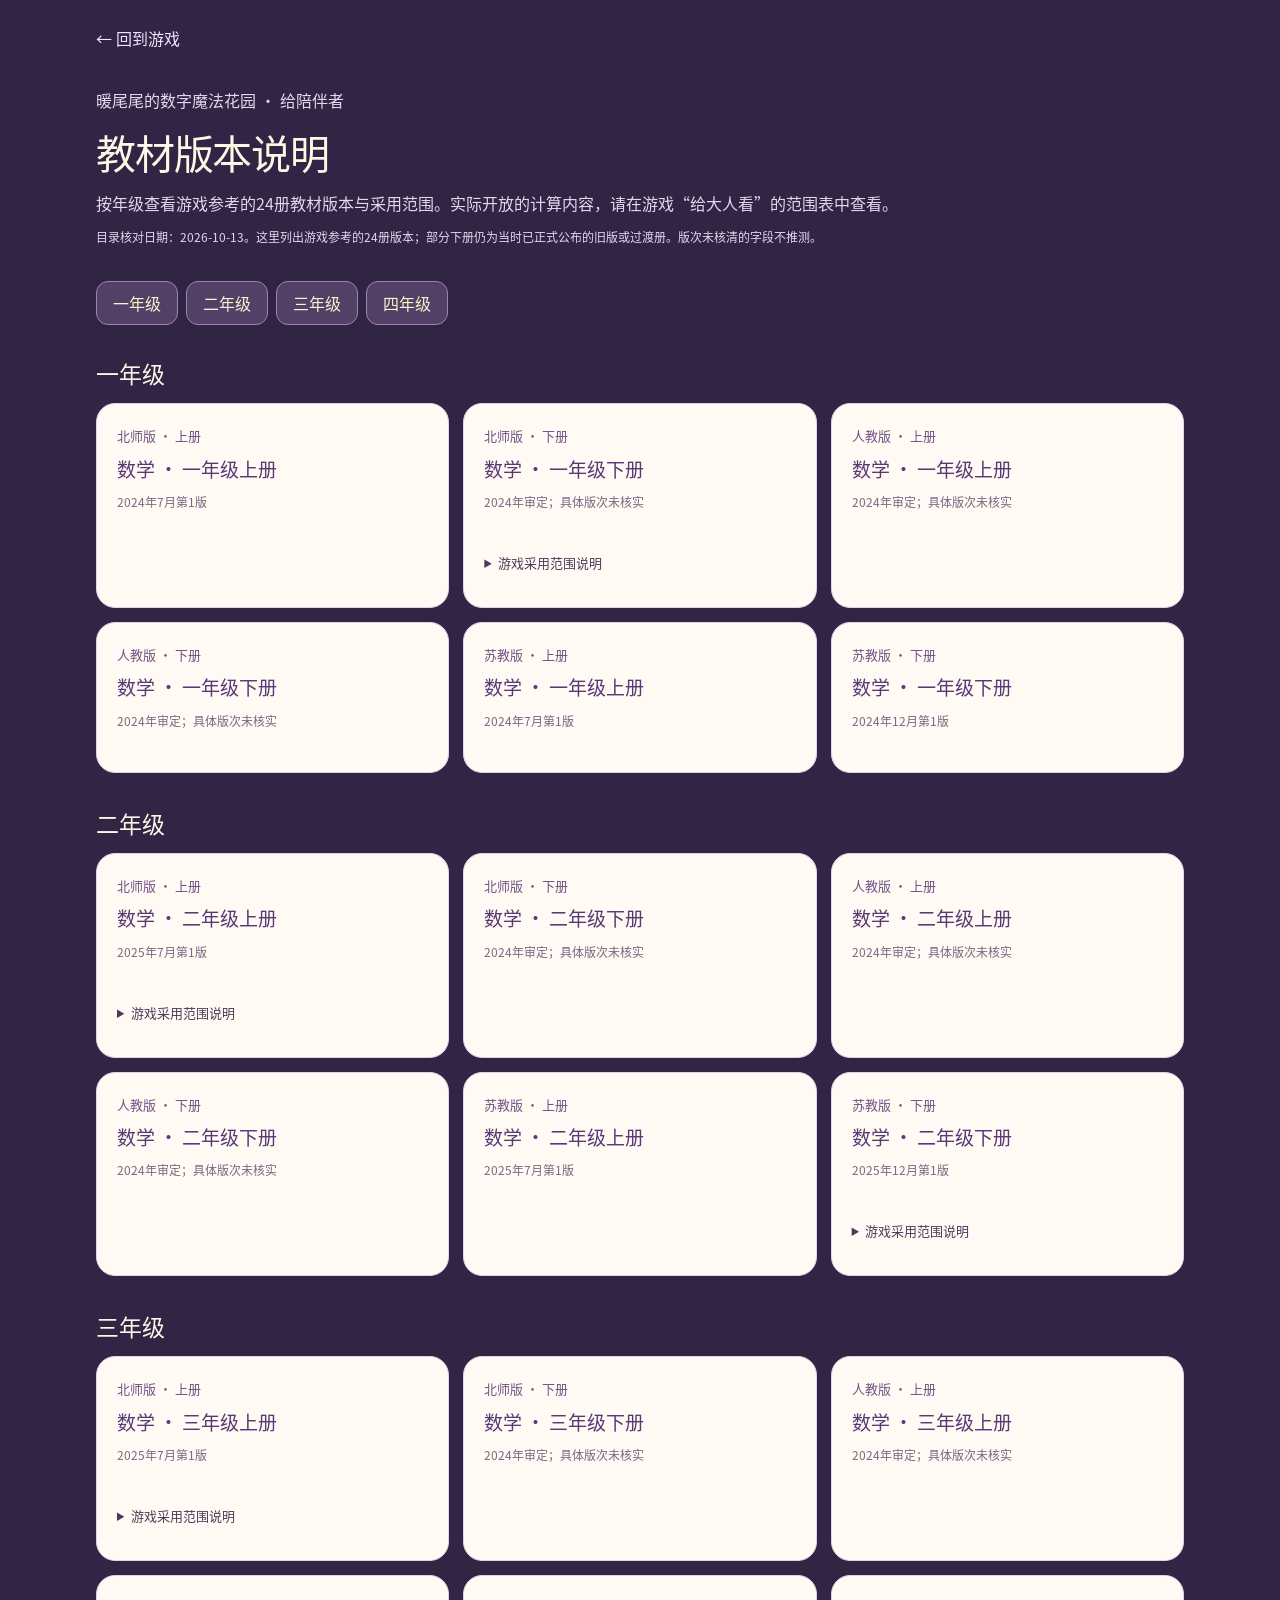
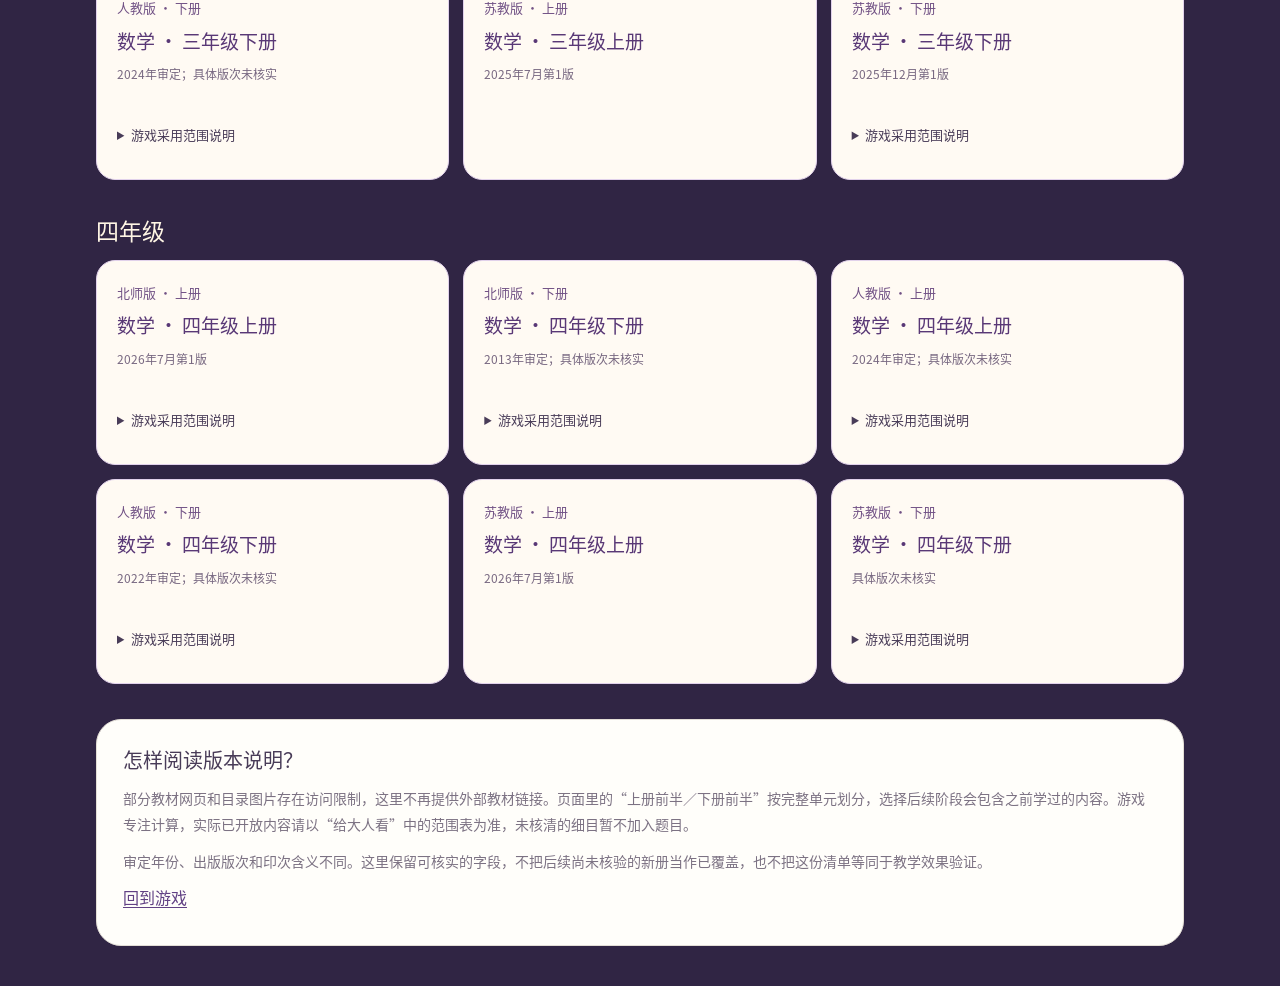
==== commit 290ed64b: "Remove inaccessible external textbook links" ====
--- a/curriculum.html
+++ b/curriculum.html
@@ -1,2 +1,2 @@
 <!doctype html>
-<html lang="zh-CN"><head><meta charset="utf-8"><meta name="viewport" content="width=device-width,initial-scale=1,viewport-fit=cover"><meta name="theme-color" content="#302544"><title>课程参考资料 · 暖尾尾的数字魔法花园</title><link rel="icon" href="./assets/favicon.svg"><link rel="stylesheet" href="./styles.css?v=20261014-8"><link rel="stylesheet" href="./course-guide.css?v=20261014-9"></head><body class="reference-document"><a class="skip-link" href="#reference-root">跳到参考资料</a><div class="reference-shell"><a class="reference-back" href="./">← 回到游戏</a><main id="reference-root" tabindex="-1"><header class="reference-heading"><p>暖尾尾的数字魔法花园 · 给陪伴者</p><h1>课程参考资料</h1><p>按年级找教材，点击标题进入国家中小学智慧教育平台；也可以直接查看官方目录图片。</p><p class="guide-footnote">目录核对日期：2026-10-13。这里列出游戏参考的24册版本；部分下册仍为当时已正式公布的旧版或过渡册。版次未核清的字段不推测。</p></header><nav class="reference-grades" aria-label="跳到年级"><a href="#grade-1">一年级</a><a href="#grade-2">二年级</a><a href="#grade-3">三年级</a><a href="#grade-4">四年级</a></nav><section class="reference-grade" id="grade-1"><h2>一年级</h2><div class="reference-books"><article class="reference-book" id="bnu-1-upper"><p class="reference-publisher">北师版 · 上册</p><h3><a href="https://basic.smartedu.cn/tchMaterial/detail?contentType=assets_document&amp;contentId=e9a3cef0-a95c-4ad6-93c2-eb0aaadc8891&amp;catalogType=tchMaterial&amp;subCatalog=tchMaterial" target="_blank" rel="noopener" aria-label="北师版一年级上册官方教材">数学 · 一年级上册 ↗</a></h3><p class="reference-edition">2024年7月第1版</p><div class="reference-links"><a href="https://r2-ndr.ykt.cbern.com.cn/edu_product/esp/assets/e9a3cef0-a95c-4ad6-93c2-eb0aaadc8891.t/zh-CN/1787023022782/transcode/image/5.jpg" target="_blank" rel="noopener">目录 · 第1张 ↗</a><a href="https://r2-ndr.ykt.cbern.com.cn/edu_product/esp/assets/e9a3cef0-a95c-4ad6-93c2-eb0aaadc8891.t/zh-CN/1787023022782/transcode/image/6.jpg" target="_blank" rel="noopener">目录 · 第2张 ↗</a><a href="https://r1-ndr.ykt.cbern.com.cn/edu_product/esp/assets/e9a3cef0-a95c-4ad6-93c2-eb0aaadc8891.t/zh-CN/1787023022782/transcode/image/3.jpg" target="_blank" rel="noopener">版权页 ↗</a></div></article><article class="reference-book" id="bnu-1-lower"><p class="reference-publisher">北师版 · 下册</p><h3><a href="https://basic.smartedu.cn/tchMaterial/detail?contentType=assets_document&amp;contentId=83939ed0-3a79-417b-b3b5-17e12c280263&amp;catalogType=tchMaterial&amp;subCatalog=tchMaterial" target="_blank" rel="noopener" aria-label="北师版一年级下册官方教材">数学 · 一年级下册 ↗</a></h3><p class="reference-edition">2024年审定；具体版次未核实</p><div class="reference-links"><a href="https://r1-ndr.ykt.cbern.com.cn/edu_product/esp/assets/83939ed0-3a79-417b-b3b5-17e12c280263.t/zh-CN/1772437362522/transcode/image/4.jpg" target="_blank" rel="noopener">目录 · 第1张 ↗</a><a href="https://r3-ndr.ykt.cbern.com.cn/edu_product/esp/assets/83939ed0-3a79-417b-b3b5-17e12c280263.t/zh-CN/1772437362522/transcode/image/5.jpg" target="_blank" rel="noopener">目录 · 第2张 ↗</a></div><details><summary>游戏采用范围说明</summary><p>100以内加减（一）仅采用整十数、一位数口算；具体笔算边界未核不开放。</p></details></article><article class="reference-book" id="pep-1-upper"><p class="reference-publisher">人教版 · 上册</p><h3><a href="https://basic.smartedu.cn/tchMaterial/detail?contentType=assets_document&amp;contentId=c3e06fe4-c6b3-49cb-8727-4f8ff69bbfbc&amp;catalogType=tchMaterial&amp;subCatalog=tchMaterial" target="_blank" rel="noopener" aria-label="人教版一年级上册官方教材">数学 · 一年级上册 ↗</a></h3><p class="reference-edition">2024年审定；具体版次未核实</p><div class="reference-links"><a href="https://r3-ndr.ykt.cbern.com.cn/edu_product/esp/assets/c3e06fe4-c6b3-49cb-8727-4f8ff69bbfbc.t/zh-CN/1787023025887/transcode/image/5.jpg" target="_blank" rel="noopener">目录 ↗</a><a href="https://r3-ndr.ykt.cbern.com.cn/edu_product/esp/assets/c3e06fe4-c6b3-49cb-8727-4f8ff69bbfbc.t/zh-CN/1787023025887/transcode/image/3.jpg" target="_blank" rel="noopener">版权页 ↗</a></div></article><article class="reference-book" id="pep-1-lower"><p class="reference-publisher">人教版 · 下册</p><h3><a href="https://basic.smartedu.cn/tchMaterial/detail?contentType=assets_document&amp;contentId=6bf8ae7e-d987-40b4-8fb3-bbb98fcb50b5&amp;catalogType=tchMaterial&amp;subCatalog=tchMaterial" target="_blank" rel="noopener" aria-label="人教版一年级下册官方教材">数学 · 一年级下册 ↗</a></h3><p class="reference-edition">2024年审定；具体版次未核实</p><div class="reference-links"><a href="https://r3-ndr.ykt.cbern.com.cn/edu_product/esp/assets/6bf8ae7e-d987-40b4-8fb3-bbb98fcb50b5.t/zh-CN/1772437367206/transcode/image/5.jpg" target="_blank" rel="noopener">目录 ↗</a><a href="https://r3-ndr.ykt.cbern.com.cn/edu_product/esp/assets/6bf8ae7e-d987-40b4-8fb3-bbb98fcb50b5.t/zh-CN/1772437367206/transcode/image/3.jpg" target="_blank" rel="noopener">版权页 ↗</a></div></article><article class="reference-book" id="su-1-upper"><p class="reference-publisher">苏教版 · 上册</p><h3><a href="https://basic.smartedu.cn/tchMaterial/detail?contentType=assets_document&amp;contentId=932af069-bc0a-41b7-aa94-1eaff1c99323&amp;catalogType=tchMaterial&amp;subCatalog=tchMaterial" target="_blank" rel="noopener" aria-label="苏教版一年级上册官方教材">数学 · 一年级上册 ↗</a></h3><p class="reference-edition">2024年7月第1版</p><div class="reference-links"><a href="https://r1-ndr.ykt.cbern.com.cn/edu_product/esp/assets/932af069-bc0a-41b7-aa94-1eaff1c99323.t/zh-CN/1787023013601/transcode/image/6.jpg" target="_blank" rel="noopener">目录 ↗</a><a href="https://r1-ndr.ykt.cbern.com.cn/edu_product/esp/assets/932af069-bc0a-41b7-aa94-1eaff1c99323.t/zh-CN/1787023013601/transcode/image/3.jpg" target="_blank" rel="noopener">版权页 ↗</a></div></article><article class="reference-book" id="su-1-lower"><p class="reference-publisher">苏教版 · 下册</p><h3><a href="https://basic.smartedu.cn/tchMaterial/detail?contentType=assets_document&amp;contentId=e62ac75c-971b-4487-bbb3-ba6b5014172b&amp;catalogType=tchMaterial&amp;subCatalog=tchMaterial" target="_blank" rel="noopener" aria-label="苏教版一年级下册官方教材">数学 · 一年级下册 ↗</a></h3><p class="reference-edition">2024年12月第1版</p><div class="reference-links"><a href="https://r2-ndr.ykt.cbern.com.cn/edu_product/esp/assets/e62ac75c-971b-4487-bbb3-ba6b5014172b.t/zh-CN/1772437339082/transcode/image/6.jpg" target="_blank" rel="noopener">目录 ↗</a><a href="https://r1-ndr.ykt.cbern.com.cn/edu_product/esp/assets/e62ac75c-971b-4487-bbb3-ba6b5014172b.t/zh-CN/1772437339082/transcode/image/3.jpg" target="_blank" rel="noopener">版权页 ↗</a></div></article></div></section><section class="reference-grade" id="grade-2"><h2>二年级</h2><div class="reference-books"><article class="reference-book" id="bnu-2-upper"><p class="reference-publisher">北师版 · 上册</p><h3><a href="https://basic.smartedu.cn/tchMaterial/detail?contentType=assets_document&amp;contentId=958f88db-49ad-45d3-aa3f-e7245e8e6650&amp;catalogType=tchMaterial&amp;subCatalog=tchMaterial" target="_blank" rel="noopener" aria-label="北师版二年级上册官方教材">数学 · 二年级上册 ↗</a></h3><p class="reference-edition">2025年7月第1版</p><div class="reference-links"><a href="https://r2-ndr.ykt.cbern.com.cn/edu_product/esp/assets/958f88db-49ad-45d3-aa3f-e7245e8e6650.t/zh-CN/1787023023335/transcode/image/5.jpg" target="_blank" rel="noopener">目录 · 第1张 ↗</a><a href="https://r1-ndr.ykt.cbern.com.cn/edu_product/esp/assets/958f88db-49ad-45d3-aa3f-e7245e8e6650.t/zh-CN/1787023023335/transcode/image/6.jpg" target="_blank" rel="noopener">目录 · 第2张 ↗</a><a href="https://r3-ndr.ykt.cbern.com.cn/edu_product/esp/assets/958f88db-49ad-45d3-aa3f-e7245e8e6650.t/zh-CN/1787023023335/transcode/image/3.jpg" target="_blank" rel="noopener">版权页 ↗</a></div><details><summary>游戏采用范围说明</summary><p>口诀（一）采用已核验1—5口诀范围；除法及完整口诀需上册全册。</p></details></article><article class="reference-book" id="bnu-2-lower"><p class="reference-publisher">北师版 · 下册</p><h3><a href="https://basic.smartedu.cn/tchMaterial/detail?contentType=assets_document&amp;contentId=874c5b49-2843-4a5f-9a43-9b870c73fb61&amp;catalogType=tchMaterial&amp;subCatalog=tchMaterial" target="_blank" rel="noopener" aria-label="北师版二年级下册官方教材">数学 · 二年级下册 ↗</a></h3><p class="reference-edition">2024年审定；具体版次未核实</p><div class="reference-links"><a href="https://r3-ndr.ykt.cbern.com.cn/edu_product/esp/assets/874c5b49-2843-4a5f-9a43-9b870c73fb61.t/zh-CN/1772437363495/transcode/image/4.jpg" target="_blank" rel="noopener">目录 · 第1张 ↗</a><a href="https://r2-ndr.ykt.cbern.com.cn/edu_product/esp/assets/874c5b49-2843-4a5f-9a43-9b870c73fb61.t/zh-CN/1772437363495/transcode/image/5.jpg" target="_blank" rel="noopener">目录 · 第2张 ↗</a></div></article><article class="reference-book" id="pep-2-upper"><p class="reference-publisher">人教版 · 上册</p><h3><a href="https://basic.smartedu.cn/tchMaterial/detail?contentType=assets_document&amp;contentId=8cfc5a2a-425c-4b9a-a97c-e78d4a4c1e3a&amp;catalogType=tchMaterial&amp;subCatalog=tchMaterial" target="_blank" rel="noopener" aria-label="人教版二年级上册官方教材">数学 · 二年级上册 ↗</a></h3><p class="reference-edition">2024年审定；具体版次未核实</p><div class="reference-links"><a href="https://r1-ndr.ykt.cbern.com.cn/edu_product/esp/assets/8cfc5a2a-425c-4b9a-a97c-e78d4a4c1e3a.t/zh-CN/1787023026468/transcode/image/5.jpg" target="_blank" rel="noopener">目录 ↗</a><a href="https://r1-ndr.ykt.cbern.com.cn/edu_product/esp/assets/8cfc5a2a-425c-4b9a-a97c-e78d4a4c1e3a.t/zh-CN/1787023026468/transcode/image/3.jpg" target="_blank" rel="noopener">版权页 ↗</a></div></article><article class="reference-book" id="pep-2-lower"><p class="reference-publisher">人教版 · 下册</p><h3><a href="https://basic.smartedu.cn/tchMaterial/detail?contentType=assets_document&amp;contentId=c1897b18-b302-4e8d-9fd4-40915c4b05c2&amp;catalogType=tchMaterial&amp;subCatalog=tchMaterial" target="_blank" rel="noopener" aria-label="人教版二年级下册官方教材">数学 · 二年级下册 ↗</a></h3><p class="reference-edition">2024年审定；具体版次未核实</p><div class="reference-links"><a href="https://r3-ndr.ykt.cbern.com.cn/edu_product/esp/assets/c1897b18-b302-4e8d-9fd4-40915c4b05c2.t/zh-CN/1772437368178/transcode/image/5.jpg" target="_blank" rel="noopener">目录 ↗</a><a href="https://r3-ndr.ykt.cbern.com.cn/edu_product/esp/assets/c1897b18-b302-4e8d-9fd4-40915c4b05c2.t/zh-CN/1772437368178/transcode/image/3.jpg" target="_blank" rel="noopener">版权页 ↗</a></div></article><article class="reference-book" id="su-2-upper"><p class="reference-publisher">苏教版 · 上册</p><h3><a href="https://basic.smartedu.cn/tchMaterial/detail?contentType=assets_document&amp;contentId=d9874022-3a12-40d0-88be-db1692079535&amp;catalogType=tchMaterial&amp;subCatalog=tchMaterial" target="_blank" rel="noopener" aria-label="苏教版二年级上册官方教材">数学 · 二年级上册 ↗</a></h3><p class="reference-edition">2025年7月第1版</p><div class="reference-links"><a href="https://r3-ndr.ykt.cbern.com.cn/edu_product/esp/assets/d9874022-3a12-40d0-88be-db1692079535.t/zh-CN/1787023014131/transcode/image/7.jpg" target="_blank" rel="noopener">目录 ↗</a><a href="https://r1-ndr.ykt.cbern.com.cn/edu_product/esp/assets/d9874022-3a12-40d0-88be-db1692079535.t/zh-CN/1787023014131/transcode/image/4.jpg" target="_blank" rel="noopener">版权页 ↗</a></div></article><article class="reference-book" id="su-2-lower"><p class="reference-publisher">苏教版 · 下册</p><h3><a href="https://basic.smartedu.cn/tchMaterial/detail?contentType=assets_document&amp;contentId=da861684-c034-4000-973d-d3f26120bdfd&amp;catalogType=tchMaterial&amp;subCatalog=tchMaterial" target="_blank" rel="noopener" aria-label="苏教版二年级下册官方教材">数学 · 二年级下册 ↗</a></h3><p class="reference-edition">2025年12月第1版</p><div class="reference-links"><a href="https://r1-ndr.ykt.cbern.com.cn/edu_product/esp/assets/da861684-c034-4000-973d-d3f26120bdfd.t/zh-CN/1772437339797/transcode/image/6.jpg" target="_blank" rel="noopener">目录 ↗</a><a href="https://r3-ndr.ykt.cbern.com.cn/edu_product/esp/assets/da861684-c034-4000-973d-d3f26120bdfd.t/zh-CN/1772437339797/transcode/image/3.jpg" target="_blank" rel="noopener">版权页 ↗</a></div><details><summary>游戏采用范围说明</summary><p>二下只生成不进位乘法、各数位均可整除的口算，积在100以内；未开放多位笔算乘除。</p></details></article></div></section><section class="reference-grade" id="grade-3"><h2>三年级</h2><div class="reference-books"><article class="reference-book" id="bnu-3-upper"><p class="reference-publisher">北师版 · 上册</p><h3><a href="https://basic.smartedu.cn/tchMaterial/detail?contentType=assets_document&amp;contentId=66e175c4-e1a7-4d09-b9d3-36865b91ff39&amp;catalogType=tchMaterial&amp;subCatalog=tchMaterial" target="_blank" rel="noopener" aria-label="北师版三年级上册官方教材">数学 · 三年级上册 ↗</a></h3><p class="reference-edition">2025年7月第1版</p><div class="reference-links"><a href="https://r3-ndr.ykt.cbern.com.cn/edu_product/esp/assets/66e175c4-e1a7-4d09-b9d3-36865b91ff39.t/zh-CN/1787023023893/transcode/image/5.jpg" target="_blank" rel="noopener">目录 · 第1张 ↗</a><a href="https://r1-ndr.ykt.cbern.com.cn/edu_product/esp/assets/66e175c4-e1a7-4d09-b9d3-36865b91ff39.t/zh-CN/1787023023893/transcode/image/6.jpg" target="_blank" rel="noopener">目录 · 第2张 ↗</a><a href="https://r2-ndr.ykt.cbern.com.cn/edu_product/esp/assets/66e175c4-e1a7-4d09-b9d3-36865b91ff39.t/zh-CN/1787023023893/transcode/image/3.jpg" target="_blank" rel="noopener">版权页 ↗</a></div><details><summary>游戏采用范围说明</summary><p>认识小数不等于小数运算；公开预览未覆盖计算细目，暂不开放三年级小数计算。</p><p>乘除应用（二）细目尚待正文核验，不额外扩展。</p></details></article><article class="reference-book" id="bnu-3-lower"><p class="reference-publisher">北师版 · 下册</p><h3><a href="https://basic.smartedu.cn/tchMaterial/detail?contentType=assets_document&amp;contentId=83ac3d84-ba3a-4672-ac43-09dbc81c4769&amp;catalogType=tchMaterial&amp;subCatalog=tchMaterial" target="_blank" rel="noopener" aria-label="北师版三年级下册官方教材">数学 · 三年级下册 ↗</a></h3><p class="reference-edition">2024年审定；具体版次未核实</p><div class="reference-links"><a href="https://r3-ndr.ykt.cbern.com.cn/edu_product/esp/assets/83ac3d84-ba3a-4672-ac43-09dbc81c4769.t/zh-CN/1772437364260/transcode/image/4.jpg" target="_blank" rel="noopener">目录 · 第1张 ↗</a><a href="https://r1-ndr.ykt.cbern.com.cn/edu_product/esp/assets/83ac3d84-ba3a-4672-ac43-09dbc81c4769.t/zh-CN/1772437364260/transcode/image/5.jpg" target="_blank" rel="noopener">目录 · 第2张 ↗</a></div></article><article class="reference-book" id="pep-3-upper"><p class="reference-publisher">人教版 · 上册</p><h3><a href="https://basic.smartedu.cn/tchMaterial/detail?contentType=assets_document&amp;contentId=33c8d495-9862-4e19-aab9-61d2af08608a&amp;catalogType=tchMaterial&amp;subCatalog=tchMaterial" target="_blank" rel="noopener" aria-label="人教版三年级上册官方教材">数学 · 三年级上册 ↗</a></h3><p class="reference-edition">2024年审定；具体版次未核实</p><div class="reference-links"><a href="https://r2-ndr.ykt.cbern.com.cn/edu_product/esp/assets/33c8d495-9862-4e19-aab9-61d2af08608a.t/zh-CN/1787023027022/transcode/image/5.jpg" target="_blank" rel="noopener">目录 ↗</a><a href="https://r1-ndr.ykt.cbern.com.cn/edu_product/esp/assets/33c8d495-9862-4e19-aab9-61d2af08608a.t/zh-CN/1787023027022/transcode/image/3.jpg" target="_blank" rel="noopener">版权页 ↗</a></div></article><article class="reference-book" id="pep-3-lower"><p class="reference-publisher">人教版 · 下册</p><h3><a href="https://basic.smartedu.cn/tchMaterial/detail?contentType=assets_document&amp;contentId=8666a8bd-a0e7-49aa-ba07-bf419ceead24&amp;catalogType=tchMaterial&amp;subCatalog=tchMaterial" target="_blank" rel="noopener" aria-label="人教版三年级下册官方教材">数学 · 三年级下册 ↗</a></h3><p class="reference-edition">2024年审定；具体版次未核实</p><div class="reference-links"><a href="https://r3-ndr.ykt.cbern.com.cn/edu_product/esp/assets/8666a8bd-a0e7-49aa-ba07-bf419ceead24.t/zh-CN/1772437368975/transcode/image/5.jpg" target="_blank" rel="noopener">目录 ↗</a><a href="https://r2-ndr.ykt.cbern.com.cn/edu_product/esp/assets/8666a8bd-a0e7-49aa-ba07-bf419ceead24.t/zh-CN/1772437368975/transcode/image/3.jpg" target="_blank" rel="noopener">版权页 ↗</a></div><details><summary>游戏采用范围说明</summary><p>小数初步认识的具体运算范围尚待正文核验，本次不引入三年级小数运算。</p></details></article><article class="reference-book" id="su-3-upper"><p class="reference-publisher">苏教版 · 上册</p><h3><a href="https://basic.smartedu.cn/tchMaterial/detail?contentType=assets_document&amp;contentId=c0cc18a9-e27d-40ab-96dd-b9236e19080c&amp;catalogType=tchMaterial&amp;subCatalog=tchMaterial" target="_blank" rel="noopener" aria-label="苏教版三年级上册官方教材">数学 · 三年级上册 ↗</a></h3><p class="reference-edition">2025年7月第1版</p><div class="reference-links"><a href="https://r1-ndr.ykt.cbern.com.cn/edu_product/esp/assets/c0cc18a9-e27d-40ab-96dd-b9236e19080c.t/zh-CN/1754968748479/transcode/image/7.jpg" target="_blank" rel="noopener">目录 ↗</a><a href="https://r3-ndr.ykt.cbern.com.cn/edu_product/esp/assets/c0cc18a9-e27d-40ab-96dd-b9236e19080c.t/zh-CN/1754968748479/transcode/image/4.jpg" target="_blank" rel="noopener">版权页 ↗</a></div></article><article class="reference-book" id="su-3-lower"><p class="reference-publisher">苏教版 · 下册</p><h3><a href="https://basic.smartedu.cn/tchMaterial/detail?contentType=assets_document&amp;contentId=5f8e164a-5510-466f-b58b-4728edd09eb2&amp;catalogType=tchMaterial&amp;subCatalog=tchMaterial" target="_blank" rel="noopener" aria-label="苏教版三年级下册官方教材">数学 · 三年级下册 ↗</a></h3><p class="reference-edition">2025年12月第1版</p><div class="reference-links"><a href="https://r1-ndr.ykt.cbern.com.cn/edu_product/esp/assets/5f8e164a-5510-466f-b58b-4728edd09eb2.t/zh-CN/1772437340497/transcode/image/6.jpg" target="_blank" rel="noopener">目录 ↗</a><a href="https://r3-ndr.ykt.cbern.com.cn/edu_product/esp/assets/5f8e164a-5510-466f-b58b-4728edd09eb2.t/zh-CN/1772437340497/transcode/image/3.jpg" target="_blank" rel="noopener">版权页 ↗</a></div><details><summary>游戏采用范围说明</summary><p>最新三下没有小数计算单元，不沿用旧截图。</p></details></article></div></section><section class="reference-grade" id="grade-4"><h2>四年级</h2><div class="reference-books"><article class="reference-book" id="bnu-4-upper"><p class="reference-publisher">北师版 · 上册</p><h3><a href="https://basic.smartedu.cn/tchMaterial/detail?contentType=assets_document&amp;contentId=ed7a0403-f6d3-47f1-8680-7a5faefe70a8&amp;catalogType=tchMaterial&amp;subCatalog=tchMaterial" target="_blank" rel="noopener" aria-label="北师版四年级上册官方教材">数学 · 四年级上册 ↗</a></h3><p class="reference-edition">2026年7月第1版</p><div class="reference-links"><a href="https://r2-ndr.ykt.cbern.com.cn/edu_product/esp/assets/ed7a0403-f6d3-47f1-8680-7a5faefe70a8.t/zh-CN/1787023635673/transcode/image/5.jpg" target="_blank" rel="noopener">目录 · 第1张 ↗</a><a href="https://r2-ndr.ykt.cbern.com.cn/edu_product/esp/assets/ed7a0403-f6d3-47f1-8680-7a5faefe70a8.t/zh-CN/1787023635673/transcode/image/6.jpg" target="_blank" rel="noopener">目录 · 第2张 ↗</a><a href="https://r2-ndr.ykt.cbern.com.cn/edu_product/esp/assets/ed7a0403-f6d3-47f1-8680-7a5faefe70a8.t/zh-CN/1787023635673/transcode/image/3.jpg" target="_blank" rel="noopener">版权页 ↗</a></div><details><summary>游戏采用范围说明</summary><p>三位数乘两位数后段未被公共预览覆盖，北师版本次保守开放已核验的两位数乘两位数。</p><p>最新四上目录没有两位数除法，不按旧截图加入。</p></details></article><article class="reference-book" id="bnu-4-lower"><p class="reference-publisher">北师版 · 下册</p><h3><a href="https://basic.smartedu.cn/tchMaterial/detail?contentType=assets_document&amp;contentId=9fbeead2-f321-48ee-a184-d2d5ea15c5d1&amp;catalogType=tchMaterial&amp;subCatalog=tchMaterial" target="_blank" rel="noopener" aria-label="北师版四年级下册官方教材">数学 · 四年级下册 ↗</a></h3><p class="reference-edition">2013年审定；具体版次未核实</p><div class="reference-links"><a href="https://r3-ndr.ykt.cbern.com.cn/edu_product/esp/assets/9fbeead2-f321-48ee-a184-d2d5ea15c5d1.t/zh-CN/1737863406732/transcode/image/4.jpg" target="_blank" rel="noopener">目录 · 第1张 ↗</a><a href="https://r3-ndr.ykt.cbern.com.cn/edu_product/esp/assets/9fbeead2-f321-48ee-a184-d2d5ea15c5d1.t/zh-CN/1737863406732/transcode/image/5.jpg" target="_blank" rel="noopener">目录 · 第2张 ↗</a></div><details><summary>游戏采用范围说明</summary><p>官方当前列出的2013审定下册，不能标记为尚未核验的2027新版。</p></details></article><article class="reference-book" id="pep-4-upper"><p class="reference-publisher">人教版 · 上册</p><h3><a href="https://basic.smartedu.cn/tchMaterial/detail?contentType=assets_document&amp;contentId=654e3d1e-c995-4340-81c5-abd7881d835b&amp;catalogType=tchMaterial&amp;subCatalog=tchMaterial" target="_blank" rel="noopener" aria-label="人教版四年级上册官方教材">数学 · 四年级上册 ↗</a></h3><p class="reference-edition">2024年审定；具体版次未核实</p><div class="reference-links"><a href="https://r1-ndr.ykt.cbern.com.cn/edu_product/esp/assets/654e3d1e-c995-4340-81c5-abd7881d835b.t/zh-CN/1787023027567/transcode/image/5.jpg" target="_blank" rel="noopener">目录 ↗</a><a href="https://r1-ndr.ykt.cbern.com.cn/edu_product/esp/assets/654e3d1e-c995-4340-81c5-abd7881d835b.t/zh-CN/1787023027567/transcode/image/3.jpg" target="_blank" rel="noopener">版权页 ↗</a></div><details><summary>游戏采用范围说明</summary><p>最新四上无两位数除法单元；不按旧截图自动加入。</p></details></article><article class="reference-book" id="pep-4-lower"><p class="reference-publisher">人教版 · 下册</p><h3><a href="https://basic.smartedu.cn/tchMaterial/detail?contentType=assets_document&amp;contentId=aa00ab9d-b343-4542-b16d-9c3900b3444b&amp;catalogType=tchMaterial&amp;subCatalog=tchMaterial" target="_blank" rel="noopener" aria-label="人教版四年级下册官方教材">数学 · 四年级下册 ↗</a></h3><p class="reference-edition">2022年审定；具体版次未核实</p><div class="reference-links"><a href="https://r3-ndr.ykt.cbern.com.cn/edu_product/esp/assets/aa00ab9d-b343-4542-b16d-9c3900b3444b.t/zh-CN/1772437369798/transcode/image/5.jpg" target="_blank" rel="noopener">目录 · 第1张 ↗</a><a href="https://r1-ndr.ykt.cbern.com.cn/edu_product/esp/assets/aa00ab9d-b343-4542-b16d-9c3900b3444b.t/zh-CN/1772437369798/transcode/image/6.jpg" target="_blank" rel="noopener">目录 · 第2张 ↗</a><a href="https://r3-ndr.ykt.cbern.com.cn/edu_product/esp/assets/aa00ab9d-b343-4542-b16d-9c3900b3444b.t/zh-CN/1772437369798/transcode/image/3.jpg" target="_blank" rel="noopener">版权页 ↗</a></div><details><summary>游戏采用范围说明</summary><p>官方现行公开下册仍为2022审定旧结构；不冒充2027新版。</p></details></article><article class="reference-book" id="su-4-upper"><p class="reference-publisher">苏教版 · 上册</p><h3><a href="https://basic.smartedu.cn/tchMaterial/detail?contentType=assets_document&amp;contentId=07c75bda-7fff-4c4b-a271-9be638af37de&amp;catalogType=tchMaterial&amp;subCatalog=tchMaterial" target="_blank" rel="noopener" aria-label="苏教版四年级上册官方教材">数学 · 四年级上册 ↗</a></h3><p class="reference-edition">2026年7月第1版</p><div class="reference-links"><a href="https://r2-ndr.ykt.cbern.com.cn/edu_product/esp/assets/07c75bda-7fff-4c4b-a271-9be638af37de.t/zh-CN/1787023628219/transcode/image/7.jpg" target="_blank" rel="noopener">目录 ↗</a><a href="https://r1-ndr.ykt.cbern.com.cn/edu_product/esp/assets/07c75bda-7fff-4c4b-a271-9be638af37de.t/zh-CN/1787023628219/transcode/image/4.jpg" target="_blank" rel="noopener">版权页 ↗</a></div></article><article class="reference-book" id="su-4-lower"><p class="reference-publisher">苏教版 · 下册</p><h3><a href="https://basic.smartedu.cn/tchMaterial/detail?contentType=assets_document&amp;contentId=27458ba8-dbf1-4860-a6cc-a0571756292d&amp;catalogType=tchMaterial&amp;subCatalog=tchMaterial" target="_blank" rel="noopener" aria-label="苏教版四年级下册官方教材">数学 · 四年级下册 ↗</a></h3><p class="reference-edition">具体版次未核实</p><div class="reference-links"><a href="https://r3-ndr.ykt.cbern.com.cn/edu_product/esp/assets/27458ba8-dbf1-4860-a6cc-a0571756292d.t/zh-CN/1772437341261/transcode/image/3.jpg" target="_blank" rel="noopener">目录 ↗</a></div><details><summary>游戏采用范围说明</summary><p>准确版权年份未公开核验；不预先宣称2027新版已覆盖。</p></details></article></div></section><section class="guide-panel reference-notes"><h2>怎样阅读这些资料？</h2><p>官方教材页面可能要求登录；目录图片可直接打开。页面里的“上册前半／下册前半”按完整单元划分，选择后续阶段会包含之前学过的内容。游戏专注计算，实际已开放内容请以“给大人看”中的范围表为准，未核清的细目暂不加入题目。</p><p>审定年份、出版版次和印次含义不同。这里保留可核实的字段，不把后续尚未核验的新册当作已覆盖，也不把这份清单等同于教学效果验证。</p><a href="./">回到游戏</a></section></main></div></body></html>
+<html lang="zh-CN"><head><meta charset="utf-8"><meta name="viewport" content="width=device-width,initial-scale=1,viewport-fit=cover"><meta name="theme-color" content="#302544"><title>教材版本说明 · 暖尾尾的数字魔法花园</title><link rel="icon" href="./assets/favicon.svg"><link rel="stylesheet" href="./styles.css?v=20261014-10"><link rel="stylesheet" href="./course-guide.css?v=20261014-10"></head><body class="reference-document"><a class="skip-link" href="#reference-root">跳到版本说明</a><div class="reference-shell"><a class="reference-back" href="./">← 回到游戏</a><main id="reference-root" tabindex="-1"><header class="reference-heading"><p>暖尾尾的数字魔法花园 · 给陪伴者</p><h1>教材版本说明</h1><p>按年级查看游戏参考的24册教材版本与采用范围。实际开放的计算内容，请在游戏“给大人看”的范围表中查看。</p><p class="guide-footnote">目录核对日期：2026-10-13。这里列出游戏参考的24册版本；部分下册仍为当时已正式公布的旧版或过渡册。版次未核清的字段不推测。</p></header><nav class="reference-grades" aria-label="跳到年级"><a href="#grade-1">一年级</a><a href="#grade-2">二年级</a><a href="#grade-3">三年级</a><a href="#grade-4">四年级</a></nav><section class="reference-grade" id="grade-1"><h2>一年级</h2><div class="reference-books"><article class="reference-book" id="bnu-1-upper"><p class="reference-publisher">北师版 · 上册</p><h3>数学 · 一年级上册</h3><p class="reference-edition">2024年7月第1版</p></article><article class="reference-book" id="bnu-1-lower"><p class="reference-publisher">北师版 · 下册</p><h3>数学 · 一年级下册</h3><p class="reference-edition">2024年审定；具体版次未核实</p><details><summary>游戏采用范围说明</summary><p>100以内加减（一）仅采用整十数、一位数口算；具体笔算边界未核不开放。</p></details></article><article class="reference-book" id="pep-1-upper"><p class="reference-publisher">人教版 · 上册</p><h3>数学 · 一年级上册</h3><p class="reference-edition">2024年审定；具体版次未核实</p></article><article class="reference-book" id="pep-1-lower"><p class="reference-publisher">人教版 · 下册</p><h3>数学 · 一年级下册</h3><p class="reference-edition">2024年审定；具体版次未核实</p></article><article class="reference-book" id="su-1-upper"><p class="reference-publisher">苏教版 · 上册</p><h3>数学 · 一年级上册</h3><p class="reference-edition">2024年7月第1版</p></article><article class="reference-book" id="su-1-lower"><p class="reference-publisher">苏教版 · 下册</p><h3>数学 · 一年级下册</h3><p class="reference-edition">2024年12月第1版</p></article></div></section><section class="reference-grade" id="grade-2"><h2>二年级</h2><div class="reference-books"><article class="reference-book" id="bnu-2-upper"><p class="reference-publisher">北师版 · 上册</p><h3>数学 · 二年级上册</h3><p class="reference-edition">2025年7月第1版</p><details><summary>游戏采用范围说明</summary><p>口诀（一）采用已核验1—5口诀范围；除法及完整口诀需上册全册。</p></details></article><article class="reference-book" id="bnu-2-lower"><p class="reference-publisher">北师版 · 下册</p><h3>数学 · 二年级下册</h3><p class="reference-edition">2024年审定；具体版次未核实</p></article><article class="reference-book" id="pep-2-upper"><p class="reference-publisher">人教版 · 上册</p><h3>数学 · 二年级上册</h3><p class="reference-edition">2024年审定；具体版次未核实</p></article><article class="reference-book" id="pep-2-lower"><p class="reference-publisher">人教版 · 下册</p><h3>数学 · 二年级下册</h3><p class="reference-edition">2024年审定；具体版次未核实</p></article><article class="reference-book" id="su-2-upper"><p class="reference-publisher">苏教版 · 上册</p><h3>数学 · 二年级上册</h3><p class="reference-edition">2025年7月第1版</p></article><article class="reference-book" id="su-2-lower"><p class="reference-publisher">苏教版 · 下册</p><h3>数学 · 二年级下册</h3><p class="reference-edition">2025年12月第1版</p><details><summary>游戏采用范围说明</summary><p>二下只生成不进位乘法、各数位均可整除的口算，积在100以内；未开放多位笔算乘除。</p></details></article></div></section><section class="reference-grade" id="grade-3"><h2>三年级</h2><div class="reference-books"><article class="reference-book" id="bnu-3-upper"><p class="reference-publisher">北师版 · 上册</p><h3>数学 · 三年级上册</h3><p class="reference-edition">2025年7月第1版</p><details><summary>游戏采用范围说明</summary><p>认识小数不等于小数运算；公开预览未覆盖计算细目，暂不开放三年级小数计算。</p><p>乘除应用（二）细目尚待正文核验，不额外扩展。</p></details></article><article class="reference-book" id="bnu-3-lower"><p class="reference-publisher">北师版 · 下册</p><h3>数学 · 三年级下册</h3><p class="reference-edition">2024年审定；具体版次未核实</p></article><article class="reference-book" id="pep-3-upper"><p class="reference-publisher">人教版 · 上册</p><h3>数学 · 三年级上册</h3><p class="reference-edition">2024年审定；具体版次未核实</p></article><article class="reference-book" id="pep-3-lower"><p class="reference-publisher">人教版 · 下册</p><h3>数学 · 三年级下册</h3><p class="reference-edition">2024年审定；具体版次未核实</p><details><summary>游戏采用范围说明</summary><p>小数初步认识的具体运算范围尚待正文核验，本次不引入三年级小数运算。</p></details></article><article class="reference-book" id="su-3-upper"><p class="reference-publisher">苏教版 · 上册</p><h3>数学 · 三年级上册</h3><p class="reference-edition">2025年7月第1版</p></article><article class="reference-book" id="su-3-lower"><p class="reference-publisher">苏教版 · 下册</p><h3>数学 · 三年级下册</h3><p class="reference-edition">2025年12月第1版</p><details><summary>游戏采用范围说明</summary><p>最新三下没有小数计算单元，不沿用旧截图。</p></details></article></div></section><section class="reference-grade" id="grade-4"><h2>四年级</h2><div class="reference-books"><article class="reference-book" id="bnu-4-upper"><p class="reference-publisher">北师版 · 上册</p><h3>数学 · 四年级上册</h3><p class="reference-edition">2026年7月第1版</p><details><summary>游戏采用范围说明</summary><p>三位数乘两位数后段未被公共预览覆盖，北师版本次保守开放已核验的两位数乘两位数。</p><p>最新四上目录没有两位数除法，不按旧截图加入。</p></details></article><article class="reference-book" id="bnu-4-lower"><p class="reference-publisher">北师版 · 下册</p><h3>数学 · 四年级下册</h3><p class="reference-edition">2013年审定；具体版次未核实</p><details><summary>游戏采用范围说明</summary><p>官方当前列出的2013审定下册，不能标记为尚未核验的2027新版。</p></details></article><article class="reference-book" id="pep-4-upper"><p class="reference-publisher">人教版 · 上册</p><h3>数学 · 四年级上册</h3><p class="reference-edition">2024年审定；具体版次未核实</p><details><summary>游戏采用范围说明</summary><p>最新四上无两位数除法单元；不按旧截图自动加入。</p></details></article><article class="reference-book" id="pep-4-lower"><p class="reference-publisher">人教版 · 下册</p><h3>数学 · 四年级下册</h3><p class="reference-edition">2022年审定；具体版次未核实</p><details><summary>游戏采用范围说明</summary><p>官方现行公开下册仍为2022审定旧结构；不冒充2027新版。</p></details></article><article class="reference-book" id="su-4-upper"><p class="reference-publisher">苏教版 · 上册</p><h3>数学 · 四年级上册</h3><p class="reference-edition">2026年7月第1版</p></article><article class="reference-book" id="su-4-lower"><p class="reference-publisher">苏教版 · 下册</p><h3>数学 · 四年级下册</h3><p class="reference-edition">具体版次未核实</p><details><summary>游戏采用范围说明</summary><p>准确版权年份未公开核验；不预先宣称2027新版已覆盖。</p></details></article></div></section><section class="guide-panel reference-notes"><h2>怎样阅读版本说明？</h2><p>部分教材网页和目录图片存在访问限制，这里不再提供外部教材链接。页面里的“上册前半／下册前半”按完整单元划分，选择后续阶段会包含之前学过的内容。游戏专注计算，实际已开放内容请以“给大人看”中的范围表为准，未核清的细目暂不加入题目。</p><p>审定年份、出版版次和印次含义不同。这里保留可核实的字段，不把后续尚未核验的新册当作已覆盖，也不把这份清单等同于教学效果验证。</p><a href="./">回到游戏</a></section></main></div></body></html>
--- a/styles.css
+++ b/styles.css
@@ -1,4 +1,4 @@
-@font-face{font-family:Garden;src:url('./assets/garden-sc.woff2?v=20261014-8') format('woff2');font-weight:100 900;font-display:swap}
+@font-face{font-family:Garden;src:url('./assets/garden-sc.woff2?v=20261014-10') format('woff2');font-weight:100 900;font-display:swap}
 :root{--paper:#f8f5ed;--ink:#393645;--muted:#75727c;--purple:#76559c;--purple-dark:#614583;--lavender:#ece5f1;--green:#6c8d79;--line:#e3ded6;--gold:#f0cf88;--white:#fffefa;--radius:24px;--shadow:0 9px 24px #4f3b5010;font-family:Garden,'Noto Sans CJK SC','PingFang SC',sans-serif;color:var(--ink);background:var(--paper);font-synthesis:none}
 *{box-sizing:border-box}body{margin:0;background:radial-gradient(#bcb1a314 .8px,transparent .8px) 0 0/9px 9px;min-height:100vh}button,input,select{font:inherit}button{cursor:pointer;border:0;background:none;color:inherit;-webkit-tap-highlight-color:transparent;touch-action:manipulation}button:disabled{cursor:default}button,a{outline-offset:5px}button:focus-visible,a:focus-visible{outline:3px solid #a487c2}a{color:var(--purple)}button .icon{flex-shrink:0}button{transition:background .18s,transform .18s,box-shadow .18s}button:hover:not(:disabled){filter:brightness(.98)}button:active:not(:disabled){transform:translateY(2px)}img{max-width:100%;height:auto}h1,h2,h3,p{margin:0}h1,h2,h3{font-weight:700;line-height:1.35}h1{letter-spacing:-1.2px}p{line-height:1.8}small{font-size:12px}.icon{width:22px;height:22px;vertical-align:middle}.emblem{width:72px;height:72px}.emblem.big{width:120px;height:120px}.shell{width:min(1180px,calc(100% - 72px));margin:0 auto}.sr-only{position:absolute;width:1px;height:1px;padding:0;overflow:hidden;clip:rect(0,0,0,0);white-space:nowrap;border:0}.skip-link{position:fixed;z-index:40;top:-100px;left:15px;background:white;padding:15px}.skip-link:focus{top:15px}.no-script{max-width:600px;margin:15vh auto;padding:25px}.site-header{height:102px;display:flex;align-items:center;justify-content:space-between;border-bottom:1px solid var(--line);gap:16px}.brand{display:flex;gap:12px;align-items:center;text-align:left;padding:0;min-height:48px}.brand-mark{height:44px;width:44px;border-radius:15px;background:var(--purple);display:grid;place-items:center;color:#ece6c0;transform:rotate(-6deg)}.brand-mark .icon{width:29px;height:29px}.brand-name{font-size:19px;font-weight:700;letter-spacing:.8px}.brand-note{font-size:10px;color:var(--muted);letter-spacing:3.5px;display:block;margin-top:2px}.main-nav{display:flex;gap:7px}.main-nav button{display:flex;gap:8px;align-items:center;padding:12px 16px;border-radius:24px;font-size:14px;min-height:46px;color:#716976}.main-nav button.active{background:var(--lavender);color:var(--purple-dark);font-weight:700}.header-tools{display:flex;gap:8px}.tool-button{display:flex;gap:7px;align-items:center;justify-content:center;min-width:46px;min-height:46px;border:1px solid var(--line);border-radius:50%;background:#fffefa88}.tool-button.wide{border-radius:24px;padding:10px 15px;font-size:12px}.tool-button.wide .icon{width:18px}.primary,.secondary,.text-button{display:inline-flex;align-items:center;justify-content:center;gap:12px;min-height:56px;border-radius:18px;padding:15px 25px;font-size:16px;font-weight:700;line-height:1.45}.primary{background:var(--purple);color:#fffefa;box-shadow:0 5px 0 #5a407c1f}.primary:hover{background:var(--purple-dark)}.primary .icon{width:20px}.primary:disabled{opacity:.48;box-shadow:none}.secondary{background:var(--white);border:1px solid #ddd6e3;color:var(--purple-dark)}.text-button{min-height:48px;padding:12px 16px;font-weight:500;color:var(--muted);font-size:14px}.eyebrow{display:flex;align-items:center;gap:8px;font-size:12px;font-weight:700;color:var(--green);letter-spacing:2px}.eyebrow .icon{width:17px}.hero{display:grid;grid-template-columns:1fr 1fr;gap:30px;align-items:center;min-height:465px;padding:36px 8px 22px}.hero-copy{padding-bottom:15px}.hero h1{font-size:48px;line-height:1.42;margin:19px 0 15px}.hero h1 em{font-style:normal;color:var(--purple);position:relative}.hero h1 em:after{content:'';position:absolute;bottom:-6px;left:0;right:0;height:7px;background:#ead3a6;border-radius:50%;transform:rotate(-1deg);z-index:-1}.hero-body{white-space:pre-line;font-size:15px;color:var(--muted);letter-spacing:.5px}.hero-actions{display:flex;align-items:center;gap:10px;margin-top:27px;flex-wrap:wrap}.calm-note{margin-top:17px;display:flex;align-items:center;gap:6px;font-size:12px;color:var(--muted)}.calm-note .icon{width:14px;height:14px}.hero-garden{height:390px;position:relative;isolation:isolate;overflow:visible}.hero-garden:before{content:'';position:absolute;inset:10px 14px 22px;background:#ede6e8;border-radius:47% 47% 42% 43%;z-index:-2;transform:rotate(-3deg)}.sun-disc{position:absolute;left:28%;top:36px;width:205px;height:205px;border-radius:50%;background:#f0dca9;opacity:.8;z-index:-1}.hero-character{position:absolute;width:345px;height:333px;left:50%;bottom:25px;transform:translateX(-50%);object-fit:contain;mix-blend-mode:darken;z-index:2}.garden-ground{position:absolute;bottom:8px;left:4%;width:93%;height:75px;background:#d7dec9;border-radius:50%;transform:rotate(-3deg);z-index:-1}.orbit{position:absolute;border:1px dashed #b4a29e70;border-radius:50%;z-index:-2}.orbit-one{inset:10px -10px 15px;transform:rotate(14deg)}.orbit-two{inset:-5px 26px 35px;transform:rotate(-16deg);border-color:#b4a29e33}.hero-spark{position:absolute;color:#b098bf;font-size:34px}.hero-spark.a{left:25px;top:40px}.hero-spark.b{right:40px;top:10px;font-size:22px;color:#bca577}.math-note{position:absolute;padding:14px 18px;background:#fffdf5;border-radius:15px;z-index:4;box-shadow:0 7px 18px #4134470c;letter-spacing:3px;font-size:22px;font-weight:700}.math-note span{color:#bc9e6e}.note-one{left:4px;top:98px;transform:rotate(-10deg)}.note-two{right:-1px;top:91px;font-size:24px;color:var(--purple);transform:rotate(8deg);padding:13px}.note-two small{font-size:10px;display:block;color:#80758a;letter-spacing:1px}.character-note{position:absolute;top:0;left:38%;font-size:13px;transform:rotate(3deg);background:#fffefa;padding:10px 15px;border-radius:20px 20px 20px 3px;z-index:5;box-shadow:var(--shadow)}.character-note span{margin-left:6px;color:#be8ca2}.garden-plant{position:absolute;bottom:15px;z-index:3}.garden-plant .emblem{width:110px;height:110px}.plant-left{left:4px;transform:rotate(-10deg)}.plant-right{right:5px;transform:rotate(12deg)}.little-card{position:absolute;bottom:18px;right:53px;z-index:4;width:89px;background:#fff8df;border:3px solid white;box-shadow:var(--shadow);border-radius:15px;transform:rotate(13deg);display:flex;flex-direction:column;align-items:center;padding:4px}.little-card .emblem{width:62px;height:62px}.little-card span{font-size:9px;color:#8e7450;padding:0 0 7px}.journey-strip{display:flex;align-items:center;justify-content:space-between;padding:18px 25px;border:1px solid #e4dfd3;border-radius:20px;background:#fffdf8bb;margin:10px 0 43px;gap:18px}.journey-count{display:flex;align-items:center;gap:14px;flex-shrink:0}.small-disc{height:43px;width:43px;display:grid;place-items:center;border-radius:14px;background:#f4eacb;color:#99865e}.journey-count strong{font-size:14px}.journey-count p{font-size:11px;color:var(--muted);margin-top:1px}.collected-dots{display:flex;gap:9px;align-items:center}.collected-dot{width:15px;height:15px;background:#e9e5df;border:3px solid #f4f0e9;border-radius:5px;transform:rotate(45deg)}.collected-dot.filled{background:#a48aba;border-color:#e1d4ec}.journey-strip .text-button{font-size:12px;padding:10px 3px}.section-title{display:flex;justify-content:space-between;align-items:end;margin-bottom:24px;gap:20px}.section-title h2{font-size:25px}.section-title p{font-size:13px;color:var(--muted);margin-top:9px}.section-title .quiet-label{font-size:11px;color:#867d89;border:1px solid var(--line);border-radius:16px;padding:6px 12px;white-space:nowrap}.level-grid{display:grid;grid-template-columns:repeat(4,1fr);gap:20px 17px;position:relative}.level-card{position:relative;display:flex;flex-direction:column;text-align:left;min-height:222px;padding:19px 21px 17px;background:var(--white);border:1px solid #e9e3db;border-radius:25px;box-shadow:0 4px 0 #eae4d946;overflow:hidden}.level-card:before{content:'';width:120px;height:120px;background:var(--card-bg,#edf0e4);border-radius:50%;position:absolute;right:-29px;top:-27px;opacity:.75}.level-card:hover{box-shadow:0 9px 23px #4b3a4810;transform:translateY(-3px)}.level-card.recommended{border:2px solid #9b80b3;padding:18px 20px 16px;box-shadow:0 4px 0 #a995be21}.level-top{display:flex;align-items:center;justify-content:space-between;height:26px;position:relative}.level-number{font-family:Georgia,serif;font-size:17px;font-style:italic;color:#8b8492}.level-top .mini-check{width:22px;height:22px;background:#e7efe6;color:#5d8669;display:grid;place-items:center;border-radius:50%}.mini-check .icon{width:14px;height:14px}.level-card .emblem{height:78px;width:78px;margin:0 auto 2px;position:relative}.level-card h3{font-size:17px;margin-top:6px}.level-bottom{display:flex;justify-content:space-between;align-items:center;margin-top:9px;font-size:11px;color:#7a7281}.level-bottom .icon{height:18px;width:18px;color:#9277ad}.rec-label{font-size:10px;background:#ece3f3;color:#7c5b9e;padding:3px 8px;border-radius:12px}.bonus-section{margin-top:35px;padding:27px;border-radius:25px;border:1px dashed #cec5da;background:#efeaf13d}.bonus-heading{display:flex;justify-content:space-between;align-items:center;gap:16px;margin-bottom:18px}.bonus-heading h3{font-size:17px;display:flex;gap:8px;align-items:center}.bonus-heading p{font-size:12px;color:var(--muted);margin-top:7px}.bonus-grid{display:grid;grid-template-columns:1fr 1fr;gap:15px}.bonus-grid .level-card{min-height:115px;display:grid;grid-template-columns:45px 76px 1fr;column-gap:13px;align-items:center}.bonus-grid .level-card .emblem{grid-column:2;grid-row:1/3;width:70px;height:70px}.bonus-grid .level-card h3{grid-column:3;grid-row:1;margin:0;align-self:end}.bonus-grid .level-bottom{grid-column:3;grid-row:2;align-self:start;margin-top:7px}.bonus-grid .level-top{grid-row:1/3}.footer{display:flex;align-items:center;justify-content:space-between;gap:20px;border-top:1px solid var(--line);margin-top:48px;padding:23px 0 35px;color:#8b858c;font-size:10px;letter-spacing:.3px}.footer span{display:flex;align-items:center;gap:7px}.footer .icon{width:13px;height:13px}.footer button{font-size:11px;min-height:44px}.storage-warning{margin:14px 0;padding:12px 18px;background:#fff0d6;border:1px solid #e8c68c;border-radius:15px;color:#755c34;font-size:13px;line-height:1.7}.page-head{padding:40px 0 28px}.page-head h1{font-size:34px;margin-top:15px}.page-head p{font-size:14px;color:var(--muted);margin-top:12px}.page-head .eyebrow{color:var(--purple)}.vault-grid{display:grid;grid-template-columns:repeat(5,1fr);gap:17px}.spell-card{position:relative;min-height:252px;border-radius:25px;padding:23px 16px 17px;display:flex;align-items:center;flex-direction:column;text-align:center;background:var(--white);border:1px solid #e3daca;box-shadow:0 5px 0 #e6ddcd55}.spell-card:before{content:'';position:absolute;inset:7px;border:1px solid #e8dfcf;border-radius:19px;pointer-events:none}.spell-card.owned{background:linear-gradient(150deg,#fffcf1,#f4edf6)}.spell-card.unowned{box-shadow:none;background:#eeeae359;border-color:#e8e3d9}.spell-card.unowned .emblem{opacity:.32;filter:grayscale(.6)}.spell-card .card-index{color:#8d819b;font-family:Georgia,serif;font-size:12px;letter-spacing:2px}.spell-card .emblem{width:90px;height:90px;margin:12px 0 9px}.spell-card h3{font-size:16px}.spell-card p{font-size:10px;color:#867b8e;margin-top:8px}.spell-card .card-action{display:flex;align-items:center;gap:4px;font-size:12px;color:var(--purple);margin-top:17px}.spell-card .card-action .icon{width:14px;height:14px}.finale-banner{margin-top:30px;border:1px solid #d1c4db;background:#eee7f3;border-radius:28px;padding:26px;display:flex;align-items:center;gap:26px}.finale-banner .emblem{width:85px;height:85px;flex-shrink:0}.finale-banner h2{font-size:23px}.finale-banner p{font-size:13px;color:#7c7083;margin-top:8px}.finale-banner .primary{margin-left:auto;flex-shrink:0}.empty-vault{margin:4px 0 29px;padding:22px 25px;background:#f1eddf;border-radius:22px;display:flex;justify-content:space-between;align-items:center;gap:20px}.empty-vault h2{font-size:19px}.empty-vault p{color:var(--muted);font-size:12px;margin-top:7px}.intro-card{display:grid;grid-template-columns:1fr 1.15fr;max-width:900px;margin:46px auto 35px;background:var(--white);border:1px solid var(--line);border-radius:34px;overflow:hidden;box-shadow:var(--shadow)}.intro-art{background:#eee7f1;display:flex;align-items:center;justify-content:center;position:relative;min-height:400px}.intro-art img{width:290px;mix-blend-mode:darken}.intro-art .emblem{position:absolute;right:16px;bottom:19px;width:90px;height:90px;border:6px solid #fff8ec;border-radius:20px;background:#f7ecd4;transform:rotate(9deg)}.intro-copy{padding:36px 34px}.intro-copy h1{font-size:30px;margin:13px 0}.intro-copy p{font-size:14px;color:var(--muted)}.intro-sample{font-size:30px;letter-spacing:3px;background:var(--paper);border:1px dashed #dbd1e2;padding:17px;border-radius:17px;text-align:center;margin:24px 0 16px}.intro-meta{display:flex;gap:13px;font-size:11px;color:#86788f;margin:18px 0 25px;flex-wrap:wrap}.intro-copy .primary{width:100%}.intro-copy .text-button{width:100%;margin-top:8px}.lesson-head{display:flex;align-items:center;gap:24px;padding:25px 0 20px}.lesson-head .text-button{padding:10px 0}.lesson-progress{flex:1;max-width:530px;margin:0 auto}.lesson-progress-label{display:flex;justify-content:space-between;font-size:12px;color:var(--muted);margin-bottom:10px}.progress-pips{display:flex;gap:7px}.progress-pips span{flex:1;height:7px;border-radius:6px;background:#e6e1dc}.progress-pips span.done{background:#aaa08a}.progress-pips span.current{background:#8e72ac}.lesson-range{font-size:11px;color:#8b8093;background:#ece5f0;border-radius:12px;padding:7px 12px}.lesson-layout{display:grid;grid-template-columns:250px minmax(0,1fr);gap:32px;align-items:start;padding-bottom:25px}.companion{padding-top:25px}.companion-bubble{border:1px solid #e4dbea;background:#fffefa;padding:20px 22px;border-radius:25px 25px 4px 25px;color:#746184;font-size:15px;line-height:1.85;position:relative}.companion-bubble strong{display:block;color:#4f425c;margin-bottom:7px}.companion img{width:230px;mix-blend-mode:darken;margin-top:10px}.companion-card{display:flex;align-items:center;gap:10px;padding:14px 14px 12px;border:1px dashed #dcd3e3;border-radius:17px;max-width:215px;margin:auto;color:#8b7a98;font-size:11px}.companion-card .emblem{width:48px;height:48px;flex-shrink:0}.companion-card b{display:block;font-size:12px;color:#6c5b7b;margin-top:4px}.problem-card{border:1px solid #e4ded8;background:var(--white);border-radius:30px;padding:27px 36px 28px;box-shadow:var(--shadow);min-height:495px}.problem-title{text-align:center}.problem-title .task-type{font-size:11px;color:#84708f;display:inline-flex;align-items:center;gap:6px;background:#f0ebf3;border-radius:15px;padding:6px 12px}.problem-title h1{font-size:20px;letter-spacing:0;margin-top:12px}.equation{display:flex;justify-content:center;align-items:center;gap:18px;font-size:51px;font-family:Garden,sans-serif;font-weight:700;margin:25px 0 22px;line-height:1.4}.equation .symbol{color:#9d92a5;font-size:36px;font-weight:400}.equation .blank{display:inline-grid;place-items:center;min-width:77px;height:77px;border:2px dashed #beaace;border-radius:20px;background:#f4eef8;color:var(--purple)}.equation .blank.solved{border-style:solid;background:#eaf1e8;color:#64846b;border-color:#b4c9ad}.answers{display:grid;grid-template-columns:repeat(4,1fr);gap:12px;max-width:545px;margin:0 auto}.answer{height:78px;border:2px solid #ded5e6;border-bottom:5px solid #d6c9df;border-radius:20px;font-size:32px;background:#fbf8fc;color:#6d5188;font-weight:700;position:relative}.answer:hover:not(:disabled){background:#ece2f5;border-color:#a68cbb}.answer.wrong{opacity:.45;background:#eae6e0;color:#9b9286;border-color:#d9d1c6;box-shadow:none}.answer.right{background:#e2eddf;color:#477551;border-color:#9ab89c}.answer.chosen .icon{position:absolute;right:7px;top:7px;width:14px;height:14px}.hint-tools{display:flex;gap:10px;justify-content:center;margin-top:21px}.hint-tools button{display:flex;align-items:center;gap:7px;border:1px solid #e4ded7;border-radius:15px;background:#f8f5ef;padding:12px 17px;min-height:46px;font-size:13px;color:#7d7384}.hint-tools button.active{background:#e9e2ef;color:var(--purple);border-color:#cdbedb}.hint-tools .icon{width:19px;height:19px}.hint-panel{margin:19px 0 0;border:1px solid #dedfce;background:#f5f6ed;padding:18px 18px 16px;border-radius:20px}.hint-panel h2{font-size:14px;margin-bottom:11px;color:#697555}.hint-panel p{font-size:12px;color:#747b64;line-height:1.8}.ten-frames{display:flex;justify-content:center;gap:12px;flex-wrap:wrap;margin:12px 0}.ten-frame{display:grid;grid-template-columns:repeat(5,27px);grid-template-rows:repeat(2,27px);gap:4px;padding:6px;background:#fffefa;border:1px solid #dcdccb;border-radius:8px}.cell{border:1px solid #d5d6c7;border-radius:5px;display:grid;place-items:center;position:relative}.dot{width:18px;height:18px;border-radius:50%;background:#91b0ac}.dot.added{background:#e2b66f}.dot.removed{background:#bccac2;opacity:.7}.dot.removed:after{content:'';width:25px;height:2px;background:#766876;display:block;position:absolute;top:11px;left:0;transform:rotate(-45deg)}.cell.unknown{background:repeating-linear-gradient(-45deg,#e9e3f0,#e9e3f0 3px,#f7f4ed 3px,#f7f4ed 6px)}.blocks{display:flex;justify-content:center;align-items:end;gap:13px;flex-wrap:wrap;margin:13px 0}.ten-rod{display:grid;grid-template-rows:repeat(10,7px);gap:1px;width:16px;background:#a3b8ae;border:1px solid #7e9d91;border-radius:3px;overflow:hidden}.ten-rod i{border-bottom:1px solid #d6e0d7}.ones-group{display:grid;grid-template-columns:repeat(5,15px);gap:4px}.one-block{width:14px;height:14px;background:#e5c589;border:1px solid #bd9c62;border-radius:3px}.number-line{width:100%;max-height:133px;overflow:visible;margin:5px 0}.number-line text{font-family:Garden,sans-serif;font-size:13px}.line-detail{display:flex;justify-content:center;gap:12px;flex-wrap:wrap}.line-detail span{font-size:12px;border:1px solid #d7dac7;border-radius:9px;padding:4px 10px;background:#fffdf5}.feedback{min-height:61px;margin-top:21px;font-size:13px;line-height:1.75;color:#8a8190;text-align:center;display:flex;align-items:center;justify-content:center;gap:8px;flex-direction:column}.feedback.correct{color:#55765d}.feedback.retry{color:#9b7950}.feedback-title{display:flex;align-items:center;gap:8px;font-size:15px;font-weight:700}.feedback .icon{width:18px;height:18px}.feedback .feedback-details{font-size:12px;max-width:560px}.lesson-next{display:flex;justify-content:center;margin-top:16px}.lesson-next .primary{min-width:245px}.hint-footnote{text-align:center;font-size:10px;color:#928799;margin-top:11px}.reward-card{max-width:720px;margin:35px auto 25px;text-align:center;background:var(--white);border:1px solid var(--line);border-radius:35px;padding:36px}.reward-card h1{font-size:31px;margin:14px 0}.reward-card .eyebrow{justify-content:center}.reward-display{display:flex;align-items:center;justify-content:center;gap:30px;margin:22px 0}.reward-display img{width:190px;mix-blend-mode:darken}.reward-display .spell-card{width:165px;min-height:215px;transform:rotate(5deg)}.reward-summary{display:flex;justify-content:center;gap:26px;padding:17px;background:#f5f3ec;border-radius:17px;font-size:13px;color:#85768e;margin:20px 0 12px}.reward-summary strong{font-size:24px;color:#6d5584;margin-right:5px}.reward-card p{font-size:13px;color:var(--muted)}.reward-actions{display:flex;flex-wrap:wrap;gap:10px;justify-content:center;margin-top:23px}.rest-card{max-width:660px;margin:50px auto;text-align:center}.rest-card .icon{width:55px;height:55px;color:#a691b6;margin-bottom:22px}.rest-card h1{font-size:31px}.rest-card p{color:var(--muted);margin:20px 0 28px;font-size:15px}.magic-header{display:flex;align-items:center;justify-content:space-between;margin:25px 0 22px;gap:20px}.magic-header h1{font-size:27px;letter-spacing:0}.magic-header p{font-size:12px;color:var(--muted);margin-top:6px}.magic-view{border-radius:32px;background:#2d2b46;position:relative;overflow:hidden;isolation:isolate;box-shadow:0 20px 45px #372e4429}.magic-art{width:100%;display:block;min-height:250px}.magic-character{position:absolute;bottom:11%;left:20%;width:20%;max-width:210px;border-radius:45%;mix-blend-mode:screen;opacity:.92;transform:rotate(-6deg);display:none}.magic-companion{display:flex;align-items:center;gap:13px;padding:11px 20px 14px;background:#faf6ed;border-top:1px solid #e2d7c1}.magic-companion img{width:58px;height:50px;object-fit:cover;mix-blend-mode:darken}.magic-companion p{font-size:13px;color:#796887}.magic-controls{display:flex;align-items:center;justify-content:center;gap:14px;margin:25px 0}.magic-story{font-size:12px;color:#897d92;text-align:center;min-height:25px}.magic-art .sky-star{animation:twinkle 3s ease-in-out infinite;animation-delay:calc(var(--i) * -.19s)}.magic-art .firefly{animation:drift 6s ease-in-out infinite;animation-delay:calc(var(--i) * -.25s)}.magic-art .rainbow{animation:reveal 5s ease both}.magic-art .magic-tree{animation:grow 6s ease both;transform-origin:680px 355px}.magic-art .petals{animation:grow 5s ease both;animation-delay:calc(var(--i) * .2s);transform-box:fill-box;transform-origin:center}.magic-art .wind .bloom{animation:twinkle 3s ease-in-out infinite}.magic-art .crystals{animation:reveal 6s ease both}.magic-art .ripples{animation:wave 5s ease-in-out infinite;transform-origin:480px 406px}.magic-art .cloud-boat{animation:float 8s ease-in-out infinite}.magic-art .aurora{animation:aurora 8s ease-in-out infinite}.magic-view.paused *{animation-play-state:paused!important}.magic-view.still *{animation:none!important;opacity:1}.magic-view.still .sky-star{opacity:.85}.magic-view.still .aurora{opacity:.8}@keyframes twinkle{0%,100%{opacity:.5}50%{opacity:1}}@keyframes drift{0%,100%{transform:translate(0,0);opacity:.55}50%{transform:translate(6px,-16px);opacity:1}}@keyframes reveal{from{opacity:0}to{opacity:1}}@keyframes grow{from{opacity:0;scale:.3}to{opacity:1;scale:1}}@keyframes wave{0%,100%{scale:.85;opacity:.5}50%{scale:1.05;opacity:.9}}@keyframes float{0%,100%{transform:translate(0,0)}50%{transform:translate(70px,-15px)}}@keyframes aurora{0%,100%{transform:translate(0,0);opacity:.7}50%{transform:translate(-30px,15px);opacity:1}}
 .guide-grid{display:grid;grid-template-columns:1.15fr 1fr;gap:23px;margin-bottom:30px}.guide-panel{padding:26px;background:var(--white);border:1px solid var(--line);border-radius:25px}.guide-panel h2{font-size:20px;margin-bottom:13px}.guide-panel p{font-size:13px;color:#7c7283;line-height:1.9}.guide-panel p+p{margin-top:12px}.guide-panel .icon{color:#8e79a5}.guide-panel .setting-row{margin-top:20px;padding:16px 0;border-top:1px solid var(--line);display:flex;align-items:center;justify-content:space-between;gap:20px}.setting-row label{font-size:13px}.setting-row select{border:1px solid #d6cbdc;background:#faf7fd;border-radius:11px;padding:10px;color:#6c5483;min-height:44px;max-width:180px}.skill-table{width:100%;border-collapse:collapse;font-size:12px}.skill-table th{text-align:left;font-size:11px;color:#938696;font-weight:500;padding:12px 7px;border-bottom:1px solid var(--line)}.skill-table td{padding:13px 7px;border-bottom:1px solid #ece6dd}.skill-table th:last-child,.skill-table td:last-child{text-align:right}.skill-table .status-label{font-size:11px;color:#7f668f}.reset-panel{margin-top:23px;border:1px solid #e0d7d6;border-radius:20px;padding:20px 24px;display:flex;align-items:center;justify-content:space-between;gap:18px}.reset-panel h3{font-size:15px}.reset-panel p{font-size:11px;color:var(--muted);margin-top:6px}.danger{color:#95605f;border-color:#dfc9c8}.modal-backdrop{position:fixed;inset:0;background:#39334555;z-index:25;display:flex;align-items:center;justify-content:center;padding:23px;backdrop-filter:blur(4px);overflow-y:auto}.modal{background:#fffdf8;max-width:460px;width:100%;border:1px solid #ede1d4;border-radius:29px;padding:29px;box-shadow:0 25px 65px #2e233f3d;position:relative;max-height:calc(100dvh - 48px);overflow-y:auto}.modal-close{position:absolute;top:13px;right:13px;min-width:44px;min-height:44px;display:grid;place-items:center}.modal h2{font-size:24px;margin:8px 35px 15px 0}.modal p{font-size:13px;color:#7f7288;line-height:1.85;margin:12px 0}.modal .setting-row{margin:22px 0;display:flex;align-items:center;justify-content:space-between;gap:16px}.modal .modal-actions{display:flex;flex-direction:column;gap:12px;margin-top:23px}.modal .modal-actions .primary,.modal .modal-actions .secondary{width:100%}.modal .modal-label{font-size:13px;color:#66566f}.modal .privacy-note{font-size:11px;border-top:1px solid var(--line);padding-top:17px}.toast{position:fixed;bottom:24px;left:50%;transform:translateX(-50%);padding:14px 23px;background:#4c425b;color:#fffefa;border-radius:16px;box-shadow:var(--shadow);z-index:45;max-width:calc(100% - 35px);font-size:13px}.hidden{display:none!important}[data-motion="reduce"] *,[data-motion="reduce"] *:before,[data-motion="reduce"] *:after{animation:none!important;scroll-behavior:auto!important;transition:none!important}
--- a/course-guide.css
+++ b/course-guide.css
@@ -1,4 +1,4 @@
-.parent-guide-heading{margin:22px 0}.parent-guide-heading h1{font-size:clamp(24px,5vw,36px);letter-spacing:0}.parent-guide-heading .eyebrow,.parent-guide-heading>p{color:#e1d5ee}.parent-current{margin-bottom:18px}.parent-current h2{font-size:17px}.parent-current .secondary{margin-top:8px}.course-overview{margin:18px 0}.guide-panel p{line-height:1.85}.guide-panel a{color:#614184;text-underline-offset:3px}.guide-footnote{font-size:12px!important}.table-scroll-note{font-size:13px!important;margin-bottom:8px!important;color:#6d5681!important}.coverage-scroll{max-width:100%;overflow:auto;border:1px solid #e1d6e8;border-radius:14px;isolation:isolate;scrollbar-width:thin}.coverage-scroll:focus-visible,.parent-record-scroll:focus-visible{outline:3px solid #9772b9;outline-offset:3px}.coverage-table{width:100%;border-collapse:separate;border-spacing:0;font-size:14px;line-height:1.7;text-align:left;min-width:720px;table-layout:fixed}.coverage-table caption{padding:12px;text-align:left;background:#f1eaf6;color:#543a6e;font-weight:700}.coverage-table th,.coverage-table td{padding:14px 12px;border-right:1px solid #e8dfee;border-bottom:1px solid #e8dfee;vertical-align:top;overflow-wrap:anywhere;background:#fffcf8}.coverage-table tr>*:last-child{border-right:0}.coverage-table tbody tr:last-child>*{border-bottom:0}.coverage-table th:first-child{width:94px;position:sticky;left:0;z-index:1;background:#f3edf7}.coverage-table thead th{background:#eae0f3;color:#563b70}.coverage-table thead th:first-child{z-index:2}.coverage-table thead .selected-book{background:#d7c2eb}.coverage-table th span{font-weight:400}.coverage-table td.current-coverage{background:#f1e7fc;box-shadow:inset 0 0 0 2px #a582c4}.coverage-table ul{padding-left:18px;margin:0 0 8px}.coverage-table li+li{margin-top:5px}.coverage-table a{display:inline-flex;align-items:center;min-height:44px;font-size:12px}.coverage-limits{margin-top:10px}.coverage-limits summary,.parent-records summary{cursor:pointer;min-height:44px;padding:10px 0;font-weight:700;color:#604177}.parent-difficulties{display:grid;grid-template-columns:repeat(3,minmax(0,1fr));gap:10px;margin:14px 0}.parent-difficulties>div{background:#f2edf7;border-radius:14px;padding:14px}.parent-difficulties h3{font-size:16px;margin:0 0 5px}.parent-difficulties p{margin:0!important;font-size:13px!important}.parent-records{margin:18px 0}.parent-record-scroll{max-width:100%;overflow:auto}.parent-record-scroll table{min-width:400px}.parent-record-scroll th{font-weight:500;text-align:left}.parent-current p{overflow-wrap:anywhere}.reference-document{margin:0;height:auto;min-height:100vh;overflow:auto;display:block;background:#302544;color:#fff6e5}.reference-shell{width:min(1120px,100%);margin:auto;padding:16px max(16px,env(safe-area-inset-right)) 40px max(16px,env(safe-area-inset-left))}.reference-back{display:inline-flex;align-items:center;min-height:44px;color:#f2e3ff;text-decoration:none}.reference-heading{padding:18px 0}.reference-heading h1{font-size:clamp(27px,5vw,40px);margin:10px 0}.reference-heading p{line-height:1.8;color:#e3d7ed;margin:8px 0}.reference-grades{display:flex;gap:8px;flex-wrap:wrap;position:sticky;top:0;background:#302544f5;padding:8px 0;z-index:3}.reference-grades a{display:inline-flex;align-items:center;justify-content:center;min-width:70px;min-height:44px;padding:8px 16px;color:#fff0cf;background:#534066;border:1px solid #9f83b6;border-radius:12px;text-decoration:none}.reference-grade{margin:25px 0 35px;scroll-margin-top:85px}.reference-grade>h2{font-size:23px;margin-bottom:14px}.reference-books{display:grid;grid-template-columns:repeat(3,minmax(0,1fr));gap:14px}.reference-book{background:#fffaf3;color:#493c58;border:1px solid #e1d1eb;border-radius:19px;padding:20px;min-width:0;scroll-margin-top:85px}.reference-publisher{font-size:13px;color:#715185;margin:0 0 6px}.reference-book h3{font-size:19px;line-height:1.6;margin:0 0 7px}.reference-book h3 a{display:block;min-height:44px;color:#593876;text-underline-offset:4px}.reference-edition{font-size:12px;color:#776780;line-height:1.8;min-height:42px}.reference-links{display:flex;flex-wrap:wrap;gap:5px}.reference-links a{display:inline-flex;align-items:center;min-height:44px;padding:8px 10px;background:#eee5f5;color:#634480;border-radius:10px;text-decoration:none;font-size:13px}.reference-book details{margin-top:10px}.reference-book summary{min-height:44px;padding:10px 0;cursor:pointer;font-size:13px;font-weight:700}.reference-book details p{font-size:13px;line-height:1.8;overflow-wrap:anywhere}.reference-notes a{display:inline-flex;align-items:center;min-height:44px}.reference-notes{color:#493c58}html:has(.reference-document){height:auto;overflow:auto}.reference-document a:focus-visible,.reference-document button:focus-visible{outline:3px solid #eabf66;outline-offset:3px}.reference-document button{font:inherit;min-height:44px;padding:10px 16px}.reference-document a{overflow-wrap:anywhere}@media(max-width:900px){.reference-books{grid-template-columns:repeat(2,minmax(0,1fr))}}@media(max-width:540px){.parent-difficulties{grid-template-columns:1fr}.parent-difficulties>div{padding:12px}.reference-books{grid-template-columns:1fr}.reference-grades a{min-width:0;flex:1;padding:8px}.reference-book{padding:18px}.reference-edition{min-height:0}.coverage-table{min-width:680px;font-size:13px}.coverage-table th:first-child{width:80px}.coverage-table th,.coverage-table td{padding:12px 10px}.guide-panel.course-overview{padding:18px 14px}.parent-guide-heading{margin:18px 0}}
+.parent-guide-heading{margin:22px 0}.parent-guide-heading h1{font-size:clamp(24px,5vw,36px);letter-spacing:0}.parent-guide-heading .eyebrow,.parent-guide-heading>p{color:#e1d5ee}.parent-current{margin-bottom:18px}.parent-current h2{font-size:17px}.parent-current .secondary{margin-top:8px}.course-overview{margin:18px 0}.guide-panel p{line-height:1.85}.guide-panel a{color:#614184;text-underline-offset:3px}.guide-footnote{font-size:12px!important}.table-scroll-note{font-size:13px!important;margin-bottom:8px!important;color:#6d5681!important}.coverage-scroll{max-width:100%;overflow:auto;border:1px solid #e1d6e8;border-radius:14px;isolation:isolate;scrollbar-width:thin}.coverage-scroll:focus-visible,.parent-record-scroll:focus-visible{outline:3px solid #9772b9;outline-offset:3px}.coverage-table{width:100%;border-collapse:separate;border-spacing:0;font-size:14px;line-height:1.7;text-align:left;min-width:720px;table-layout:fixed}.coverage-table caption{padding:12px;text-align:left;background:#f1eaf6;color:#543a6e;font-weight:700}.coverage-table th,.coverage-table td{padding:14px 12px;border-right:1px solid #e8dfee;border-bottom:1px solid #e8dfee;vertical-align:top;overflow-wrap:anywhere;background:#fffcf8}.coverage-table tr>*:last-child{border-right:0}.coverage-table tbody tr:last-child>*{border-bottom:0}.coverage-table th:first-child{width:94px;position:sticky;left:0;z-index:1;background:#f3edf7}.coverage-table thead th{background:#eae0f3;color:#563b70}.coverage-table thead th:first-child{z-index:2}.coverage-table thead .selected-book{background:#d7c2eb}.coverage-table th span{font-weight:400}.coverage-table td.current-coverage{background:#f1e7fc;box-shadow:inset 0 0 0 2px #a582c4}.coverage-table ul{padding-left:18px;margin:0 0 8px}.coverage-table li+li{margin-top:5px}.coverage-table a{display:inline-flex;align-items:center;min-height:44px;font-size:12px}.coverage-limits{margin-top:10px}.coverage-limits summary,.parent-records summary{cursor:pointer;min-height:44px;padding:10px 0;font-weight:700;color:#604177}.parent-difficulties{display:grid;grid-template-columns:repeat(3,minmax(0,1fr));gap:10px;margin:14px 0}.parent-difficulties>div{background:#f2edf7;border-radius:14px;padding:14px}.parent-difficulties h3{font-size:16px;margin:0 0 5px}.parent-difficulties p{margin:0!important;font-size:13px!important}.parent-records{margin:18px 0}.parent-record-scroll{max-width:100%;overflow:auto}.parent-record-scroll table{min-width:400px}.parent-record-scroll th{font-weight:500;text-align:left}.parent-current p{overflow-wrap:anywhere}.reference-document{margin:0;height:auto;min-height:100vh;overflow:auto;display:block;background:#302544;color:#fff6e5}.reference-shell{width:min(1120px,100%);margin:auto;padding:16px max(16px,env(safe-area-inset-right)) 40px max(16px,env(safe-area-inset-left))}.reference-back{display:inline-flex;align-items:center;min-height:44px;color:#f2e3ff;text-decoration:none}.reference-heading{padding:18px 0}.reference-heading h1{font-size:clamp(27px,5vw,40px);margin:10px 0}.reference-heading p{line-height:1.8;color:#e3d7ed;margin:8px 0}.reference-grades{display:flex;gap:8px;flex-wrap:wrap;position:sticky;top:0;background:#302544f5;padding:8px 0;z-index:3}.reference-grades a{display:inline-flex;align-items:center;justify-content:center;min-width:70px;min-height:44px;padding:8px 16px;color:#fff0cf;background:#534066;border:1px solid #9f83b6;border-radius:12px;text-decoration:none}.reference-grade{margin:25px 0 35px;scroll-margin-top:85px}.reference-grade>h2{font-size:23px;margin-bottom:14px}.reference-books{display:grid;grid-template-columns:repeat(3,minmax(0,1fr));gap:14px}.reference-book{background:#fffaf3;color:#493c58;border:1px solid #e1d1eb;border-radius:19px;padding:20px;min-width:0;scroll-margin-top:85px}.reference-publisher{font-size:13px;color:#715185;margin:0 0 6px}.reference-book h3{color:#593876;font-size:19px;line-height:1.6;margin:0 0 7px}.reference-book h3 a{display:block;min-height:44px;color:#593876;text-underline-offset:4px}.reference-edition{font-size:12px;color:#776780;line-height:1.8;min-height:42px}.reference-links{display:flex;flex-wrap:wrap;gap:5px}.reference-links a{display:inline-flex;align-items:center;min-height:44px;padding:8px 10px;background:#eee5f5;color:#634480;border-radius:10px;text-decoration:none;font-size:13px}.reference-book details{margin-top:10px}.reference-book summary{min-height:44px;padding:10px 0;cursor:pointer;font-size:13px;font-weight:700}.reference-book details p{font-size:13px;line-height:1.8;overflow-wrap:anywhere}.reference-notes a{display:inline-flex;align-items:center;min-height:44px}.reference-notes{color:#493c58}html:has(.reference-document){height:auto;overflow:auto}.reference-document a:focus-visible,.reference-document button:focus-visible{outline:3px solid #eabf66;outline-offset:3px}.reference-document button{font:inherit;min-height:44px;padding:10px 16px}.reference-document a{overflow-wrap:anywhere}@media(max-width:900px){.reference-books{grid-template-columns:repeat(2,minmax(0,1fr))}}@media(max-width:540px){.parent-difficulties{grid-template-columns:1fr}.parent-difficulties>div{padding:12px}.reference-books{grid-template-columns:1fr}.reference-grades a{min-width:0;flex:1;padding:8px}.reference-book{padding:18px}.reference-edition{min-height:0}.coverage-table{min-width:680px;font-size:13px}.coverage-table th:first-child{width:80px}.coverage-table th,.coverage-table td{padding:12px 10px}.guide-panel.course-overview{padding:18px 14px}.parent-guide-heading{margin:18px 0}}
 
 .parent-guide-nav{display:flex;flex-wrap:wrap;gap:8px;margin-top:14px}.parent-guide-nav a{display:inline-flex;align-items:center;min-height:44px;padding:8px 13px;border:1px solid #a28ab5;border-radius:12px;color:#f5eaff;background:#40314fcc;text-decoration:none;font-size:14px}.parent-current{padding:20px}.guide-panel p{font-size:14px}.guide-footnote a{display:inline-flex;min-height:44px;align-items:center}#coverage-title,#parent-how{scroll-margin-top:16px}.coverage-scroll{overscroll-behavior-x:contain}
 
